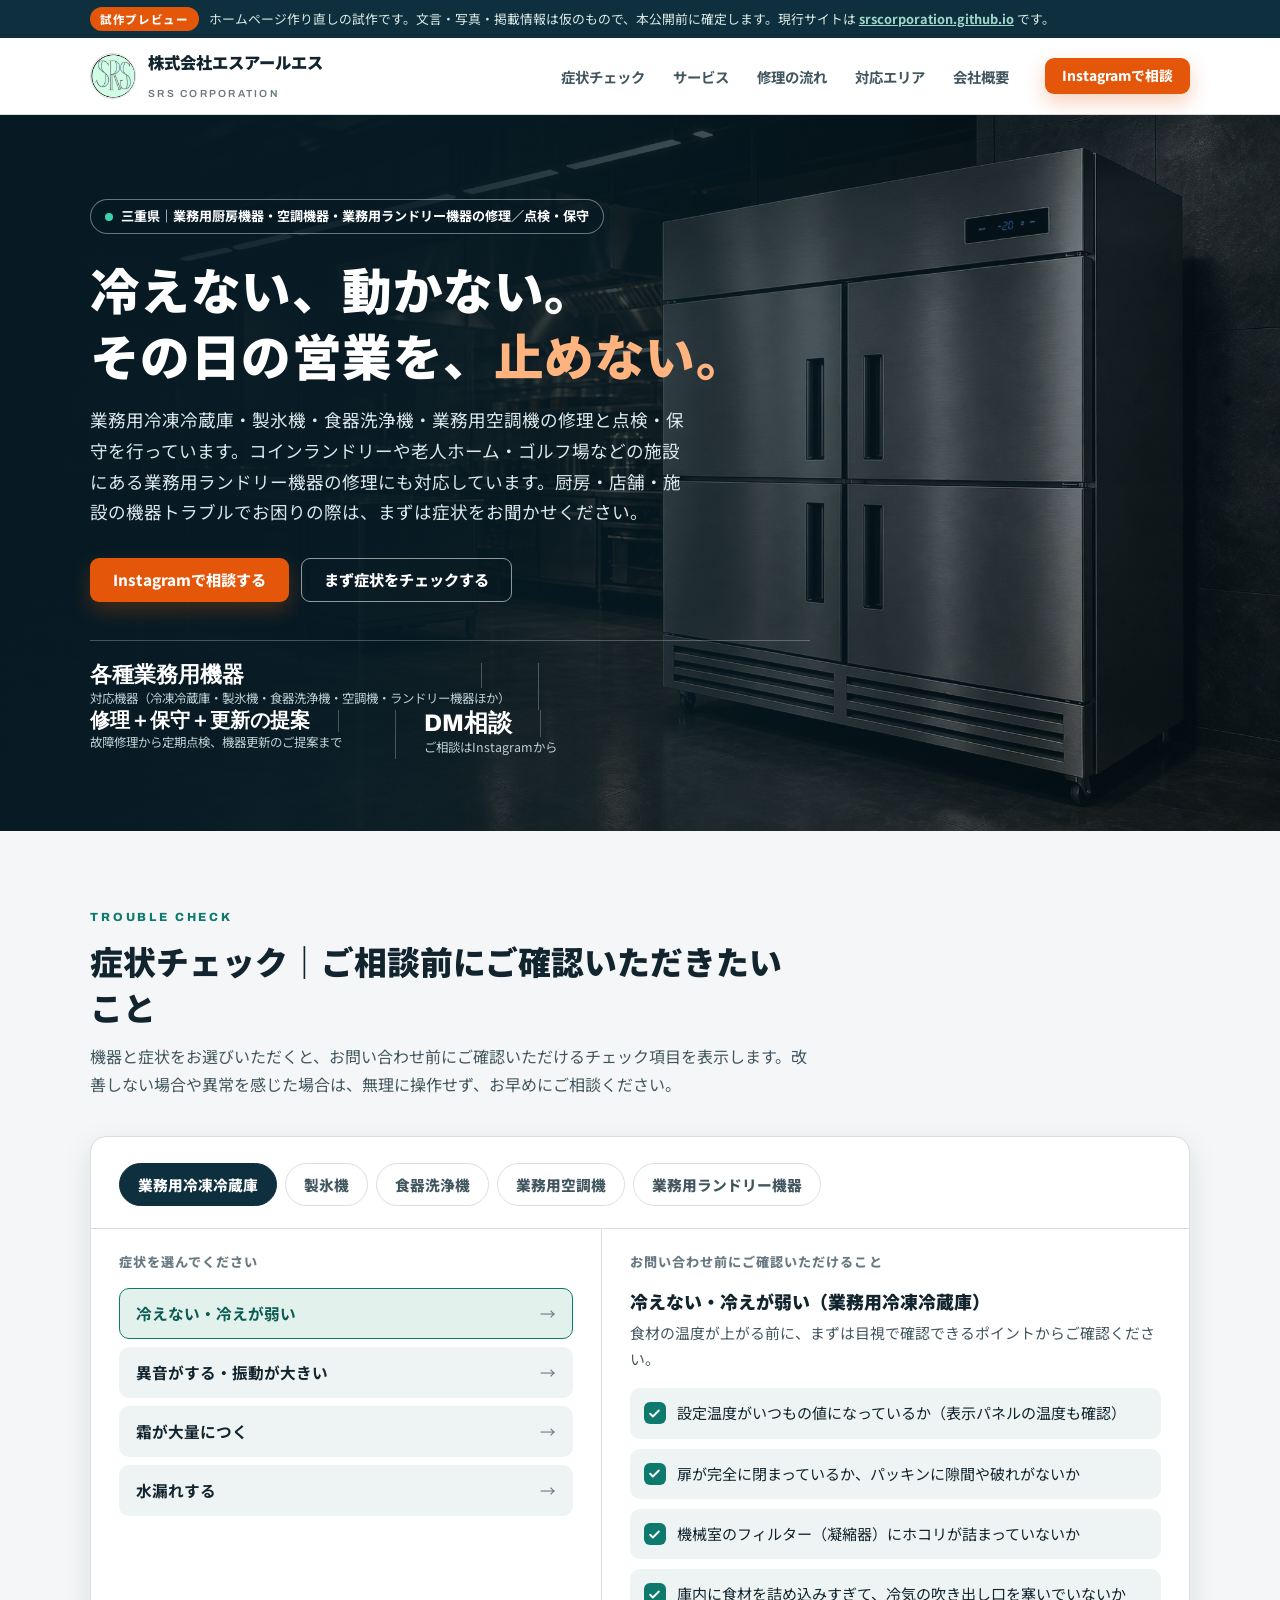
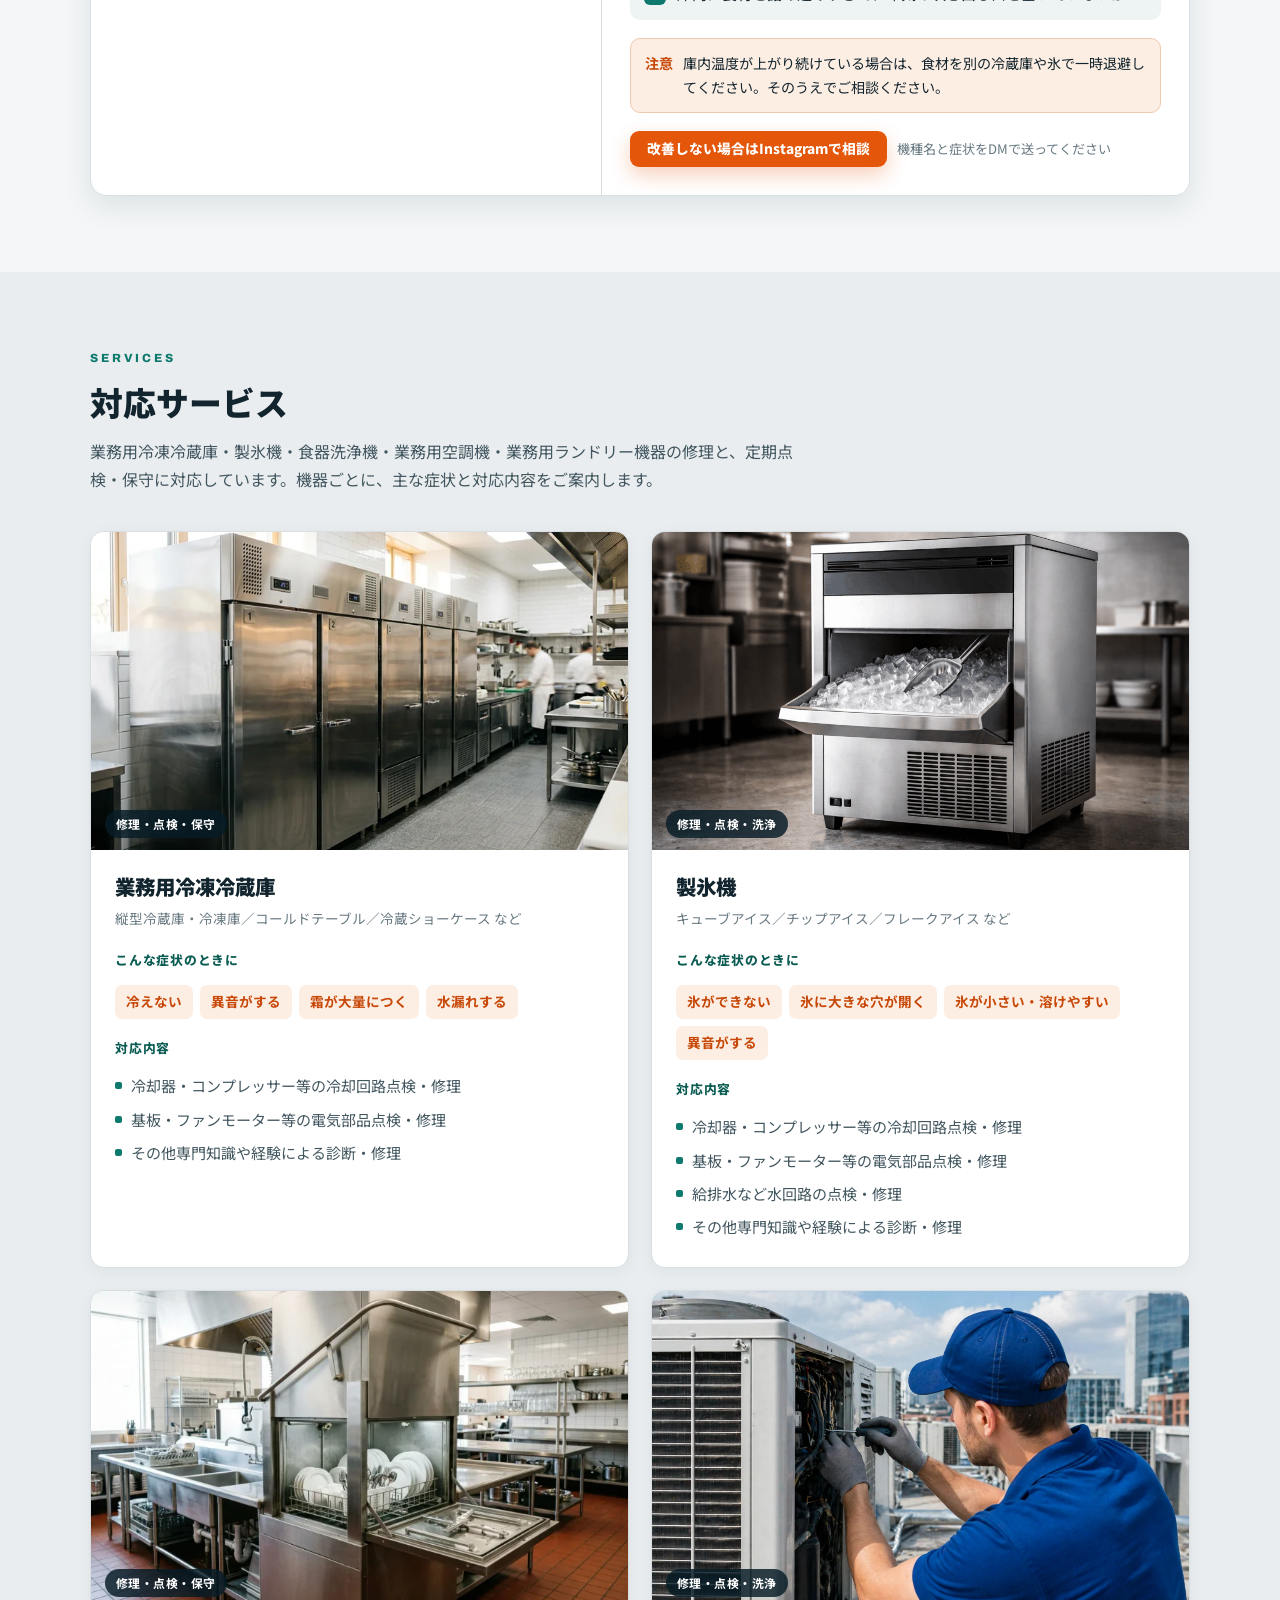
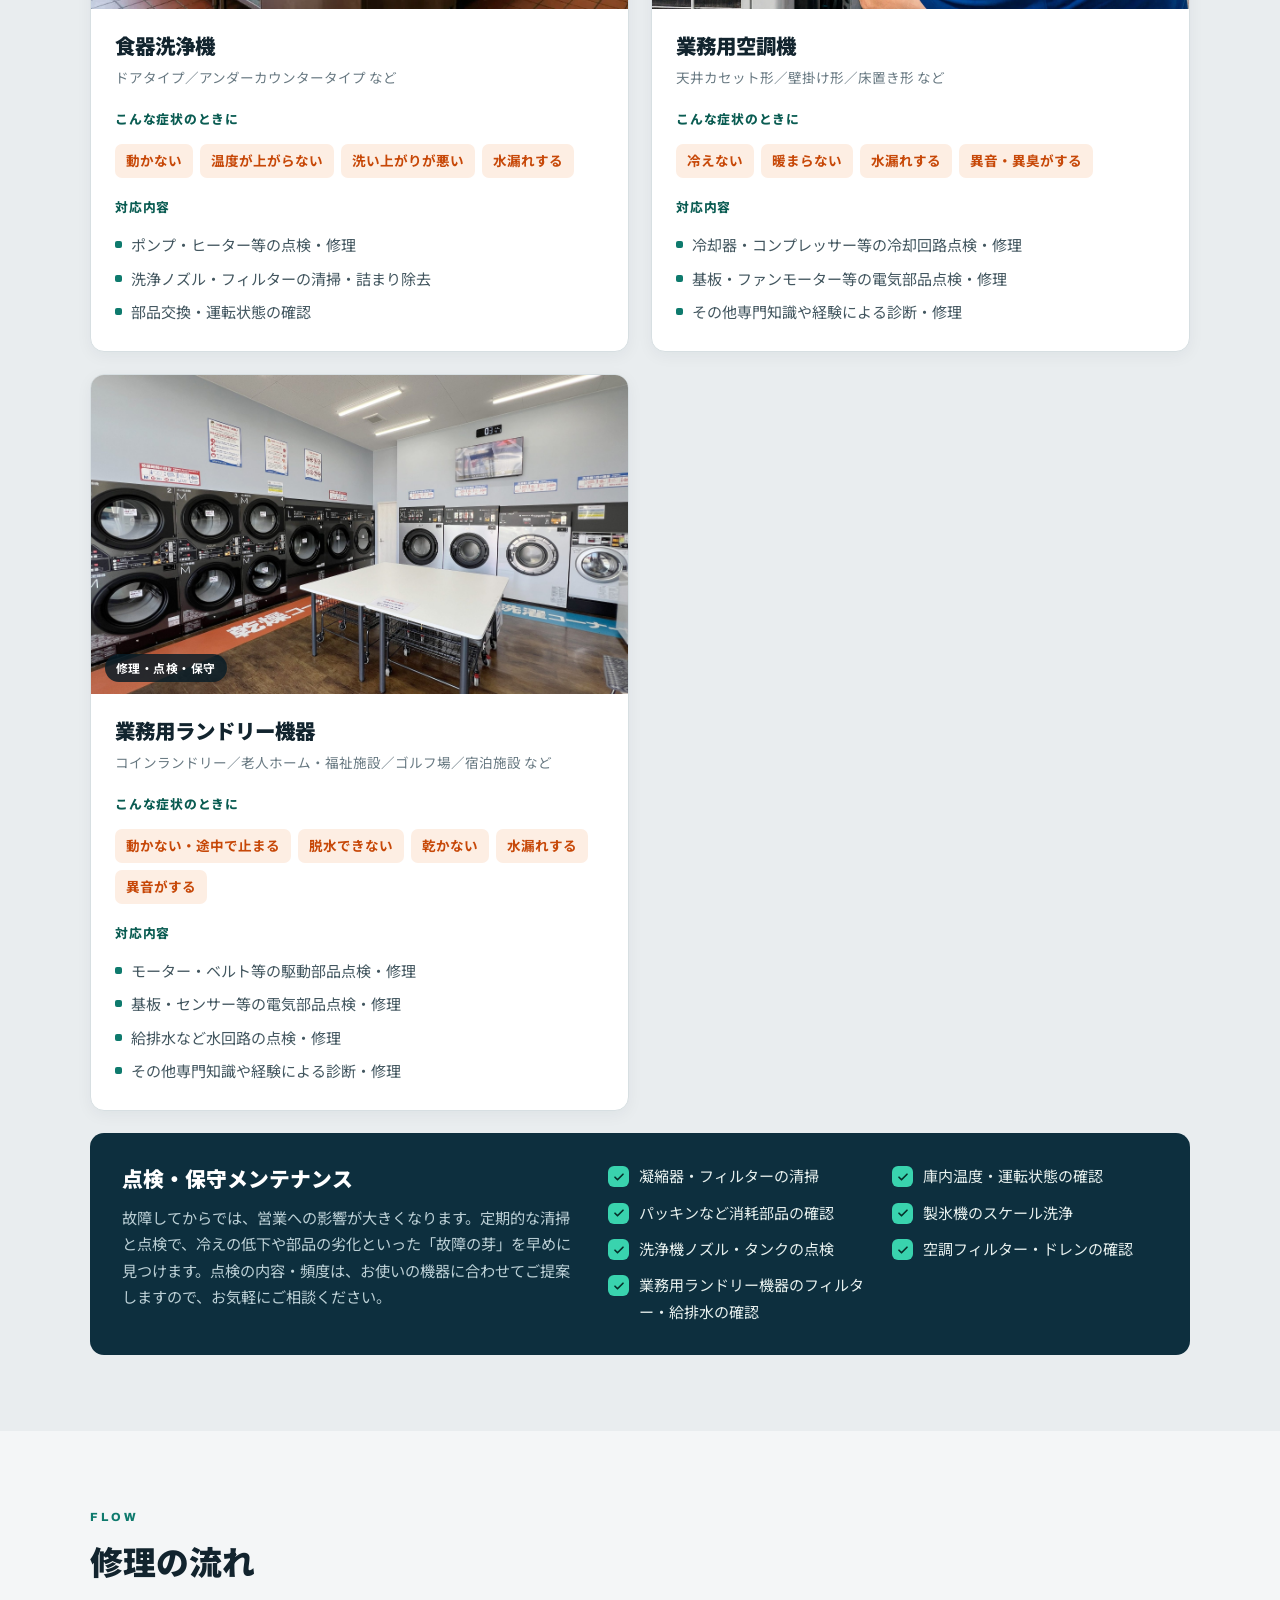
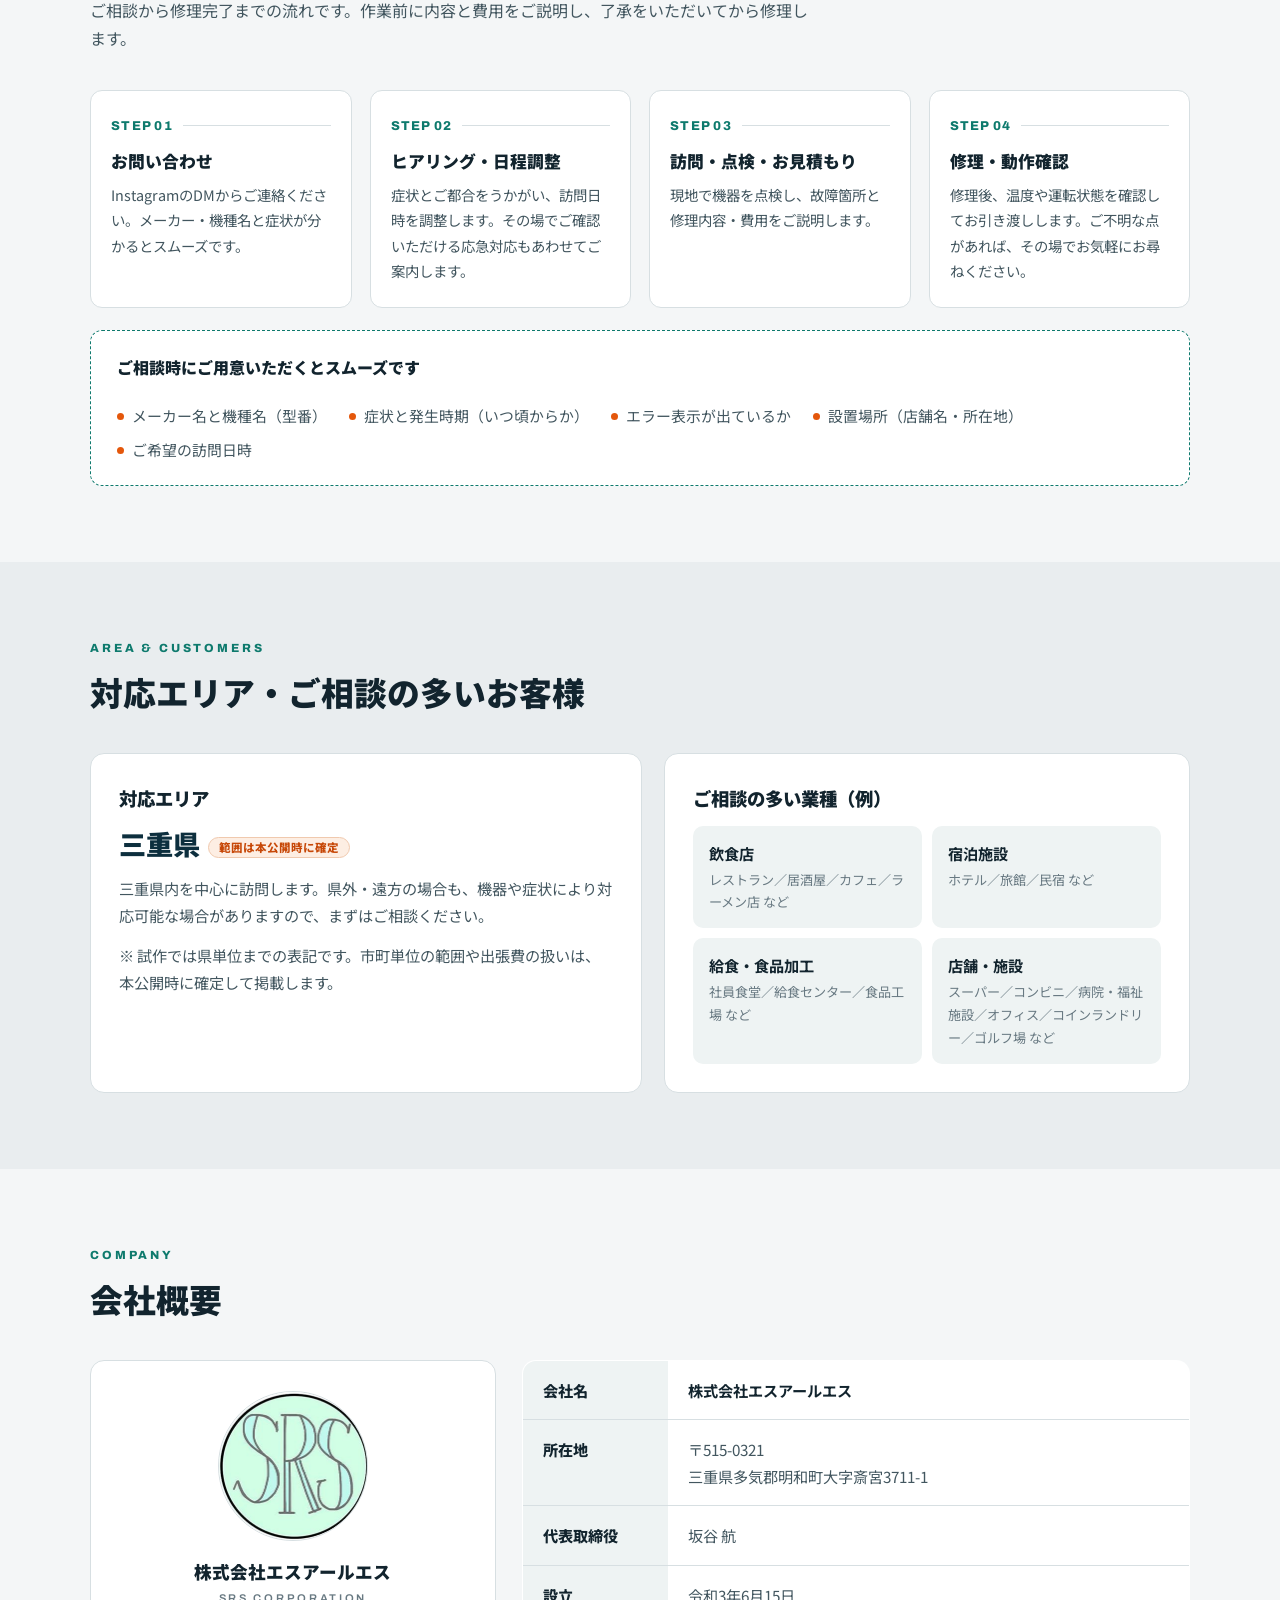
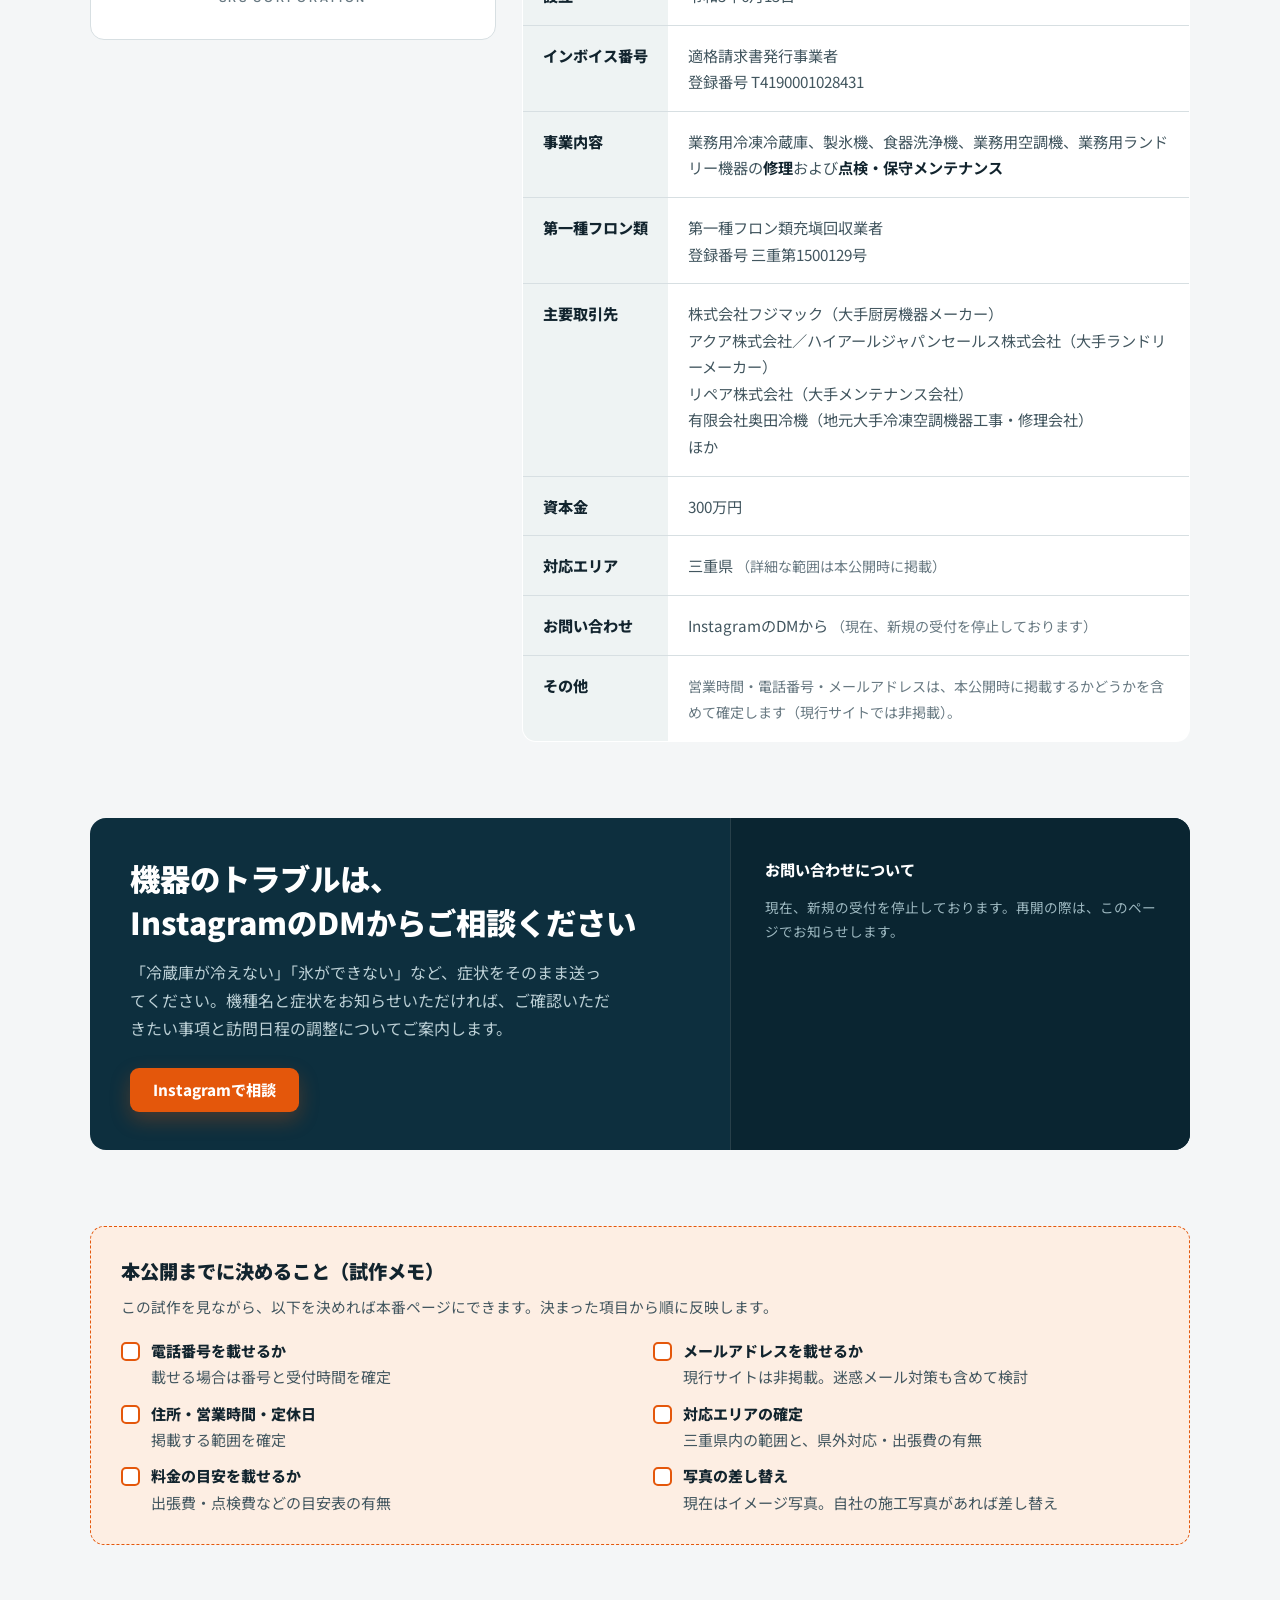
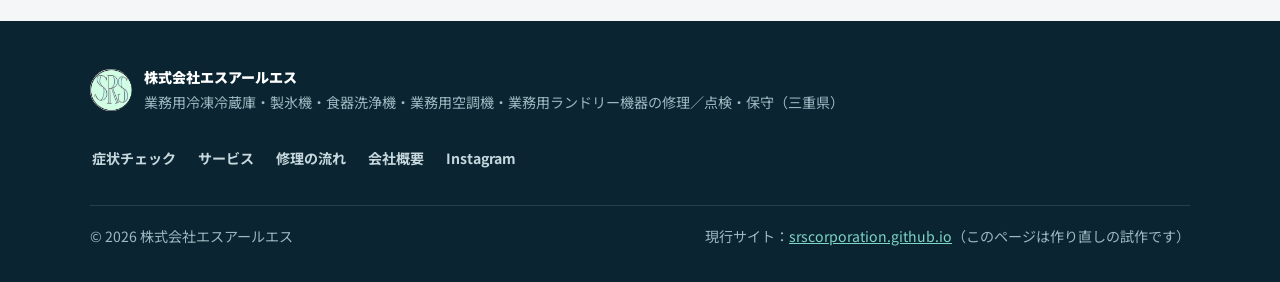
==== index.html @ 73fd534a "ホームページをリニューアル" ====
<!doctype html>
<html lang="ja">
  <head>
    <meta charset="utf-8" />
    <meta name="viewport" content="width=device-width, initial-scale=1, viewport-fit=cover" />
    <meta name="color-scheme" content="light dark" />
    <meta name="description" content="株式会社エスアールエス（三重県）— 業務用冷凍冷蔵庫・製氷機・食器洗浄機・業務用空調機・業務用ランドリー機器の修理と点検・保守。ホームページ作り直しの試作ページです。" />
    <link rel="icon" href="data:," />
    <title>株式会社エスアールエス｜業務用冷凍冷蔵庫・製氷機・食器洗浄機・空調機・ランドリー機器の修理（試作）</title>
    <link rel="preconnect" href="https://fonts.googleapis.com" />
    <link rel="preconnect" href="https://fonts.gstatic.com" crossorigin />
    <link href="https://fonts.googleapis.com/css2?family=Noto+Sans+JP:wght@400;500;700;800;900&family=Archivo:wght@600;800&display=swap" rel="stylesheet" />
    <style>
      :root{
        color-scheme: light;
        --bg:#f4f6f7;
        --bg-2:#e9edef;
        --surface:#ffffff;
        --surface-2:#eef3f3;
        --ink:#12242e;
        --ink-2:#42565f;
        --muted:#687982;
        --line:#d7dfe2;
        --navy:#0d2f3e;
        --navy-2:#0a2531;
        --teal:#0e7a6d;
        --teal-dark:#0a5c52;
        --teal-soft:#e2f1ec;
        --amber:#e4570b;
        --amber-dark:#c74808;
        --amber-soft:#fdeee3;
        --danger:#c22f2f;
        --header-bg:rgba(255,255,255,.92);
        --shadow:0 10px 30px rgba(13,47,62,.10);
        --shadow-lg:0 24px 60px rgba(13,47,62,.16);
        --radius:12px;
      }
      @media (prefers-color-scheme: dark){
        :root{
          color-scheme: dark;
          --bg:#0b151a;
          --bg-2:#0e1b21;
          --surface:#122229;
          --surface-2:#16282f;
          --ink:#e9f1f3;
          --ink-2:#b9c9cf;
          --muted:#8fa3ab;
          --line:#24383f;
          --navy:#0d2f3e;
          --teal:#2cb39f;
          --teal-dark:#2cb39f;
          --teal-soft:#123129;
          --amber:#f07a2e;
          --amber-dark:#f07a2e;
          --amber-soft:#33200f;
          --header-bg:rgba(11,21,26,.9);
          --shadow:0 10px 30px rgba(0,0,0,.35);
          --shadow-lg:0 24px 60px rgba(0,0,0,.45);
        }
      }
      *{box-sizing:border-box}
      html{scroll-behavior:smooth}
      @media (prefers-reduced-motion: reduce){
        html{scroll-behavior:auto}
        *,*::before,*::after{animation:none!important;transition:none!important}
      }
      body{
        margin:0;background:var(--bg);color:var(--ink);
        font-family:"Noto Sans JP",-apple-system,"Hiragino Kaku Gothic ProN","Yu Gothic UI","Yu Gothic",Meiryo,sans-serif;
        font-size:16px;line-height:1.75;-webkit-font-smoothing:antialiased;
      }
      img{display:block;max-width:100%}
      a{color:inherit}
      button,[role="button"],select,summary,input:not([type="checkbox"],[type="radio"]){min-height:2.25rem}
      .wrap{max-width:1140px;margin:0 auto;padding:0 20px}
      .en{font-family:"Archivo","Noto Sans JP",sans-serif;letter-spacing:.14em}

      /* ---------- trial bar ---------- */
      .trial-bar{background:var(--navy);color:#dcebe7;font-size:.8rem}
      .trial-bar .wrap{display:flex;gap:10px;align-items:center;padding-top:7px;padding-bottom:7px;flex-wrap:wrap}
      .trial-bar .tag{background:var(--amber);color:#fff;font-weight:800;font-size:.72rem;padding:2px 10px;border-radius:99px;letter-spacing:.06em;white-space:nowrap}
      .trial-bar p{margin:0}
      .trial-bar a{color:#9fd8cb;font-weight:700}

      /* ---------- header ---------- */
      header.site{
        position:sticky;top:0;z-index:60;background:var(--header-bg);
        backdrop-filter:blur(10px);-webkit-backdrop-filter:blur(10px);
        border-bottom:1px solid var(--line);
      }
      .header-in{display:flex;align-items:center;gap:16px;padding-top:10px;padding-bottom:10px}
      .brand{display:flex;align-items:center;gap:12px;text-decoration:none;min-width:0}
      .brand img{width:46px;height:46px;border-radius:50%;object-fit:cover;border:1px solid var(--line);flex:none}
      .brand .b-name{font-weight:900;font-size:1.02rem;line-height:1.25;white-space:nowrap}
      .brand .b-sub{font-size:.64rem;color:var(--muted);letter-spacing:.22em;font-weight:600}
      nav.main{margin-left:auto;display:flex;gap:4px;align-items:center}
      nav.main a{
        text-decoration:none;font-weight:700;font-size:.9rem;color:var(--ink-2);
        padding:9px 12px;border-radius:8px;white-space:nowrap;
      }
      nav.main a:hover{color:var(--teal-dark);background:var(--surface-2)}
      .btn{
        display:inline-flex;align-items:center;justify-content:center;gap:8px;
        font-family:inherit;text-decoration:none;font-weight:800;border-radius:9px;border:1px solid transparent;
        padding:11px 22px;font-size:.95rem;cursor:pointer;line-height:1.3;text-align:center;
        transition:transform .15s ease,background .15s ease,box-shadow .15s ease;
      }
      .btn:active{transform:translateY(1px)}
      .btn-amber{background:var(--amber);color:#fff;box-shadow:0 8px 20px rgba(228,87,11,.28)}
      .btn-amber:hover{background:var(--amber-dark)}
      .btn-teal{background:var(--teal);color:#fff}
      .btn-teal:hover{background:var(--teal-dark)}
      .btn-ghost{background:transparent;color:#fff;border-color:rgba(255,255,255,.55)}
      .btn-ghost:hover{background:rgba(255,255,255,.12)}
      .btn-outline{background:var(--surface);color:var(--ink);border-color:var(--line)}
      .btn-outline:hover{border-color:var(--teal);color:var(--teal-dark)}
      .btn-sm{padding:8px 16px;font-size:.86rem}
      .menu-btn{
        display:none;margin-left:auto;background:var(--surface);border:1px solid var(--line);
        border-radius:9px;width:44px;height:44px;cursor:pointer;align-items:center;justify-content:center;
      }
      .menu-btn svg{width:22px;height:22px;stroke:var(--ink)}
      .mobile-nav{display:none;border-top:1px solid var(--line);padding:8px 20px 14px}
      .mobile-nav a{display:block;padding:11px 6px;text-decoration:none;font-weight:700;border-bottom:1px solid var(--line)}
      .mobile-nav a:last-of-type{border-bottom:none}
      .mobile-nav.open{display:block}

      /* ---------- hero ---------- */
      .hero{position:relative;color:#fff;isolation:isolate}
      .hero-bg{position:absolute;inset:0;z-index:-2}
      .hero-bg img{width:100%;height:100%;object-fit:cover;object-position:center}
      .hero::after{
        content:"";position:absolute;inset:0;z-index:-1;
        background:linear-gradient(100deg,rgba(7,28,38,.93) 30%,rgba(7,28,38,.72) 58%,rgba(7,28,38,.38) 100%);
      }
      .hero-in{padding:84px 0 72px;max-width:720px}
      .hero .place{
        display:inline-flex;align-items:center;gap:8px;font-size:.82rem;font-weight:700;
        border:1px solid rgba(255,255,255,.4);border-radius:99px;padding:5px 14px;margin-bottom:22px;
        background:rgba(7,28,38,.35);
      }
      .hero .place .dot{width:8px;height:8px;border-radius:50%;background:#39d3ae;flex:none}
      .hero h1{font-size:clamp(1.9rem,5.4vw,3.1rem);line-height:1.32;font-weight:900;margin:0 0 18px;letter-spacing:.01em}
      .hero h1 .hl{color:#ffb37e}
      .hero .lead{font-size:clamp(.98rem,2.4vw,1.1rem);color:#dbe7ea;margin:0 0 30px;max-width:600px}
      .hero-cta{display:flex;gap:12px;flex-wrap:wrap;margin-bottom:38px}
      .hero-facts{display:flex;gap:0;flex-wrap:wrap;border-top:1px solid rgba(255,255,255,.25);padding-top:22px}
      .hero-facts div{padding-right:28px;margin-right:28px;border-right:1px solid rgba(255,255,255,.25)}
      .hero-facts div:last-child{border-right:none;margin-right:0;padding-right:0}
      .hero-facts .num{font-family:"Archivo",sans-serif;font-size:1.5rem;font-weight:800;line-height:1.15}
      .hero-facts .lbl{font-size:.78rem;color:#bcd0d6}

      /* ---------- sections ---------- */
      section{padding:76px 0}
      section.tint{background:var(--bg-2)}
      .sec-head{max-width:720px;margin-bottom:38px}
      .sec-head .kicker{
        font-family:"Archivo",sans-serif;font-size:.74rem;font-weight:800;letter-spacing:.24em;
        color:var(--teal);text-transform:uppercase;margin-bottom:10px;
      }
      .sec-head h2{font-size:clamp(1.5rem,3.6vw,2.05rem);font-weight:900;line-height:1.4;margin:0 0 12px}
      .sec-head p{color:var(--ink-2);margin:0}
      .reveal{opacity:0;transform:translateY(14px);transition:opacity .55s ease,transform .55s ease}
      .reveal.in{opacity:1;transform:none}
      @media (prefers-reduced-motion: reduce){.reveal{opacity:1;transform:none}}

      /* ---------- symptom checker ---------- */
      .checker{background:var(--surface);border:1px solid var(--line);border-radius:16px;box-shadow:var(--shadow);overflow:hidden}
      .checker-top{padding:26px 28px 0}
      .machine-tabs{display:flex;gap:8px;flex-wrap:wrap}
      .machine-tabs button{
        border:1.5px solid var(--line);background:var(--surface);color:var(--ink-2);
        font-family:inherit;font-weight:800;font-size:.92rem;border-radius:99px;padding:10px 18px;cursor:pointer;
      }
      .machine-tabs button:hover{border-color:var(--teal);color:var(--teal-dark)}
      .machine-tabs button[aria-selected="true"]{background:var(--navy);border-color:var(--navy);color:#fff}
      .checker-body{display:grid;grid-template-columns:1fr 1.15fr;gap:0;margin-top:22px;border-top:1px solid var(--line)}
      .symptoms{padding:22px 28px 28px;border-right:1px solid var(--line)}
      .symptoms h3,.advice h3{font-size:.82rem;font-weight:800;color:var(--muted);letter-spacing:.08em;margin:0 0 14px}
      .symptom-list{display:flex;flex-direction:column;gap:8px}
      .symptom-list button{
        text-align:left;font-family:inherit;font-size:.98rem;font-weight:700;color:var(--ink);
        background:var(--surface-2);border:1.5px solid transparent;border-radius:10px;
        padding:13px 16px;cursor:pointer;display:flex;justify-content:space-between;align-items:center;gap:10px;width:100%;
      }
      .symptom-list button:hover{border-color:var(--teal)}
      .symptom-list button[aria-pressed="true"]{background:var(--teal-soft);border-color:var(--teal);color:var(--teal-dark)}
      .symptom-list button .arr{color:var(--muted);font-weight:400;flex:none}
      .advice{padding:22px 28px 28px;background:var(--surface)}
      .advice .a-title{font-size:1.12rem;font-weight:900;margin:0 0 6px;line-height:1.5}
      .advice .a-lead{color:var(--ink-2);font-size:.93rem;margin:0 0 16px}
      .check-list{list-style:none;margin:0 0 18px;padding:0;display:flex;flex-direction:column;gap:10px}
      .check-list li{display:flex;gap:11px;align-items:flex-start;background:var(--surface-2);border-radius:10px;padding:12px 14px;font-size:.94rem}
      .check-list .ck{
        flex:none;width:22px;height:22px;border-radius:6px;background:var(--teal);color:#fff;
        display:flex;align-items:center;justify-content:center;margin-top:2px;
      }
      .check-list .ck svg{width:13px;height:13px}
      .advice .a-note{
        border:1px solid #f0c9ae;background:var(--amber-soft);border-radius:10px;
        padding:12px 14px;font-size:.88rem;margin:0 0 18px;display:flex;gap:10px;align-items:flex-start;
      }
      .advice .a-note b{color:var(--amber-dark);white-space:nowrap}
      .advice-actions{display:flex;gap:10px;flex-wrap:wrap;align-items:center}
      .advice-actions .sub{font-size:.82rem;color:var(--muted)}

      /* ---------- services ---------- */
      .svc-grid{display:grid;grid-template-columns:1fr 1fr;gap:22px}
      .svc{
        background:var(--surface);border:1px solid var(--line);border-radius:14px;overflow:hidden;
        box-shadow:0 4px 16px rgba(13,47,62,.05);display:flex;flex-direction:column;
        transition:transform .18s ease,box-shadow .18s ease;
      }
      .svc:hover{transform:translateY(-3px);box-shadow:var(--shadow)}
      .svc figure{margin:0;position:relative}
      .svc figure img{width:100%;aspect-ratio:16/9.5;object-fit:cover}
      .svc figure figcaption{
        position:absolute;left:14px;bottom:12px;background:rgba(7,28,38,.82);color:#fff;
        font-size:.74rem;font-weight:700;padding:4px 11px;border-radius:99px;letter-spacing:.04em;
      }
      .svc-body{padding:22px 24px 26px;display:flex;flex-direction:column;gap:14px;flex:1}
      .svc-body h3{font-size:1.28rem;font-weight:900;margin:0;line-height:1.4}
      .svc-body .types{font-size:.85rem;color:var(--muted);margin:-8px 0 0}
      .svc-body h4{font-size:.8rem;font-weight:800;color:var(--teal-dark);letter-spacing:.06em;margin:4px 0 0}
      .tag-list{list-style:none;margin:0;padding:0;display:flex;flex-wrap:wrap;gap:7px}
      .tag-list li{background:var(--amber-soft);color:var(--amber-dark);font-weight:700;font-size:.85rem;border-radius:7px;padding:5px 11px}
      @media (prefers-color-scheme: dark){.tag-list li{color:#ffb37e}}
      .work-list{list-style:none;margin:0;padding:0;display:flex;flex-direction:column;gap:7px;font-size:.94rem;color:var(--ink-2)}
      .work-list li{display:flex;gap:9px;align-items:flex-start}
      .work-list li::before{content:"";width:7px;height:7px;border-radius:2px;background:var(--teal);flex:none;margin-top:9px}
      .maint{
        margin-top:22px;background:var(--navy);color:#e7f0ee;border-radius:14px;
        padding:30px 32px;display:grid;grid-template-columns:1fr 1.2fr;gap:28px;align-items:start;
      }
      .maint h3{font-size:1.3rem;font-weight:900;margin:0 0 10px;color:#fff;line-height:1.45}
      .maint p{margin:0;color:#bcd0d6;font-size:.95rem}
      .maint ul{list-style:none;margin:0;padding:0;display:grid;grid-template-columns:1fr 1fr;gap:10px 18px}
      .maint li{display:flex;gap:10px;align-items:flex-start;font-size:.94rem}
      .maint li .ck{flex:none;width:21px;height:21px;border-radius:6px;background:#39d3ae;color:#06302a;display:flex;align-items:center;justify-content:center;margin-top:3px}
      .maint li .ck svg{width:12px;height:12px}

      /* ---------- flow ---------- */
      .flow{display:grid;grid-template-columns:repeat(4,1fr);gap:18px;counter-reset:step}
      .step{background:var(--surface);border:1px solid var(--line);border-radius:12px;padding:24px 20px;position:relative}
      .step .no{
        font-family:"Archivo",sans-serif;font-weight:800;font-size:.8rem;letter-spacing:.1em;
        color:var(--teal);display:flex;align-items:center;gap:10px;margin-bottom:12px;
      }
      .step .no::after{content:"";height:1px;background:var(--line);flex:1}
      .step h3{font-size:1.05rem;font-weight:900;margin:0 0 8px;line-height:1.5}
      .step p{font-size:.9rem;color:var(--ink-2);margin:0}
      .prep{
        margin-top:22px;background:var(--surface);border:1px dashed var(--teal);border-radius:12px;
        padding:22px 26px;display:flex;gap:22px;align-items:flex-start;flex-wrap:wrap;
      }
      .prep h3{font-size:1rem;font-weight:900;margin:0;white-space:nowrap}
      .prep ul{list-style:none;margin:0;padding:0;display:flex;flex-wrap:wrap;gap:8px 22px;font-size:.93rem;color:var(--ink-2)}
      .prep li{display:flex;gap:8px;align-items:center}
      .prep li::before{content:"";width:7px;height:7px;border-radius:50%;background:var(--amber);flex:none}

      /* ---------- area / customers ---------- */
      .area-grid{display:grid;grid-template-columns:1.05fr 1fr;gap:22px;align-items:stretch}
      .area-card{background:var(--surface);border:1px solid var(--line);border-radius:14px;padding:28px}
      .area-card h3{font-size:1.15rem;font-weight:900;margin:0 0 12px}
      .area-card p{color:var(--ink-2);margin:0 0 14px;font-size:.95rem}
      .area-name{font-size:1.7rem;font-weight:900;color:var(--navy);line-height:1.3}
      @media (prefers-color-scheme: dark){.area-name{color:#7fd6c6}}
      .todo-pill{
        display:inline-block;font-size:.72rem;font-weight:800;color:var(--amber-dark);
        background:var(--amber-soft);border:1px solid #f0c9ae;border-radius:99px;padding:2px 10px;vertical-align:middle;margin-left:8px;
      }
      .cust-list{list-style:none;margin:0;padding:0;display:grid;grid-template-columns:1fr 1fr;gap:10px}
      .cust-list li{background:var(--surface-2);border-radius:10px;padding:14px 16px;font-weight:700;font-size:.95rem}
      .cust-list li span{display:block;font-weight:400;font-size:.82rem;color:var(--muted);margin-top:2px}

      /* ---------- company ---------- */
      .company-grid{display:grid;grid-template-columns:.85fr 1.4fr;gap:26px;align-items:start}
      .company-logo-card{
        background:var(--surface);border:1px solid var(--line);border-radius:14px;padding:30px;text-align:center;
      }
      .company-logo-card img{width:150px;height:150px;border-radius:50%;object-fit:cover;margin:0 auto 16px;border:1px solid var(--line)}
      .company-logo-card .cname{font-weight:900;font-size:1.1rem}
      .company-logo-card .csub{font-size:.7rem;letter-spacing:.24em;color:var(--muted);font-weight:600;margin-top:2px}
      table.info{width:100%;border-collapse:collapse;background:var(--surface);border:1px solid var(--line);border-radius:14px;overflow:hidden}
      table.info th,table.info td{padding:16px 20px;text-align:left;vertical-align:top;font-size:.95rem}
      table.info th{width:130px;background:var(--surface-2);font-weight:800;white-space:nowrap;border-bottom:1px solid var(--line)}
      table.info td{border-bottom:1px solid var(--line);color:var(--ink-2)}
      table.info tr:last-child th,table.info tr:last-child td{border-bottom:none}
      table.info td b{color:var(--ink)}
      .pending{color:var(--muted);font-size:.88rem}

      /* ---------- contact ---------- */
      .contact-card{
        background:var(--navy);border-radius:16px;color:#e7f0ee;overflow:hidden;
        display:grid;grid-template-columns:1.25fr .9fr;
      }
      .contact-main{padding:38px 40px}
      .contact-main h2{color:#fff;font-size:clamp(1.45rem,3.4vw,1.9rem);font-weight:900;line-height:1.45;margin:0 0 14px}
      .contact-main p{color:#bcd0d6;margin:0 0 26px;max-width:480px}
      .contact-side{background:var(--navy-2);padding:38px 34px;border-left:1px solid rgba(255,255,255,.12)}
      .contact-side h3{color:#fff;font-size:.95rem;font-weight:800;margin:0 0 14px}
      .ig-handle{
        display:flex;align-items:center;gap:10px;background:rgba(255,255,255,.07);
        border:1px solid rgba(255,255,255,.18);border-radius:10px;padding:12px 14px;margin-bottom:12px;
      }
      .ig-handle code{font-family:"Archivo",sans-serif;font-size:1.02rem;font-weight:600;color:#fff;letter-spacing:.03em}
      .ig-handle button{
        margin-left:auto;background:rgba(255,255,255,.12);color:#fff;border:1px solid rgba(255,255,255,.25);
        border-radius:8px;font-family:inherit;font-weight:700;font-size:.8rem;padding:7px 13px;cursor:pointer;min-height:2.25rem;
      }
      .ig-handle button:hover{background:rgba(255,255,255,.22)}
      .contact-side p{font-size:.85rem;color:#9db8c0;margin:0}
      .copy-msg{font-size:.8rem;color:#39d3ae;min-height:1.2em;margin-top:6px}

      /* ---------- owner checklist ---------- */
      .owner{
        border:1.5px dashed var(--amber);background:var(--amber-soft);border-radius:14px;padding:28px 30px;
      }
      @media (prefers-color-scheme: dark){.owner{background:#241708}}
      .owner h2{font-size:1.2rem;font-weight:900;margin:0 0 6px}
      .owner>p{color:var(--ink-2);font-size:.92rem;margin:0 0 18px}
      .owner ul{list-style:none;margin:0;padding:0;display:grid;grid-template-columns:1fr 1fr;gap:10px 26px}
      .owner li{display:flex;gap:11px;align-items:flex-start;font-size:.94rem}
      .owner li .box{flex:none;width:19px;height:19px;border:2px solid var(--amber);border-radius:5px;margin-top:4px;background:var(--surface)}
      .owner li b{font-weight:800}
      .owner li span{color:var(--ink-2)}

      /* ---------- footer ---------- */
      footer.site{background:var(--navy-2);color:#9db8c0;padding:44px 0 34px;font-size:.88rem}
      .foot-in{display:flex;gap:26px;flex-wrap:wrap;align-items:flex-start;justify-content:space-between}
      .foot-brand{display:flex;gap:12px;align-items:center}
      .foot-brand img{width:42px;height:42px;border-radius:50%;object-fit:cover}
      .foot-brand .n{color:#fff;font-weight:900}
      footer.site nav{display:flex;gap:18px;flex-wrap:wrap}
      footer.site nav a{color:#c6d8dd;text-decoration:none;font-weight:700;padding:6px 2px}
      footer.site nav a:hover{color:#fff}
      .foot-bottom{border-top:1px solid rgba(255,255,255,.12);margin-top:28px;padding-top:18px;display:flex;gap:14px;flex-wrap:wrap;justify-content:space-between}
      footer.site a.ext{color:#7fd6c6}

      /* ---------- reception modal ---------- */
      .modal-overlay{position:fixed;inset:0;z-index:100;background:rgba(7,28,38,.62);display:flex;align-items:center;justify-content:center;padding:20px}
      .modal-overlay[hidden]{display:none}
      .modal-tile{background:var(--surface);color:var(--ink);border-radius:14px;box-shadow:var(--shadow-lg);max-width:420px;width:100%;padding:32px 30px;text-align:center}
      .modal-tile h2{font-size:1.15rem;font-weight:900;margin:0 0 10px}
      .modal-tile p{margin:0 0 22px;color:var(--ink-2)}

      /* ---------- responsive ---------- */
      @media (max-width:960px){
        nav.main{display:none}
        .menu-btn{display:flex}
        .checker-body{grid-template-columns:1fr}
        .symptoms{border-right:none;border-bottom:1px solid var(--line)}
        .flow{grid-template-columns:1fr 1fr}
        .maint{grid-template-columns:1fr}
        .area-grid,.company-grid,.contact-card{grid-template-columns:1fr}
        .contact-side{border-left:none;border-top:1px solid rgba(255,255,255,.12)}
      }
      @media (max-width:620px){
        section{padding:56px 0}
        .header-cta{display:none}
        .hero::after{background:linear-gradient(180deg,rgba(7,28,38,.94) 0%,rgba(7,28,38,.88) 55%,rgba(7,28,38,.78) 100%)}
        .hero-facts{flex-direction:column;gap:16px}
        .hero-facts div{border-right:none;margin-right:0;padding-right:0}
        .svc-grid{grid-template-columns:1fr}
        .flow{grid-template-columns:1fr}
        .maint ul{grid-template-columns:1fr}
        .owner ul{grid-template-columns:1fr}
        .cust-list{grid-template-columns:1fr}
        .hero-in{padding:58px 0 52px}
        .hero-facts div{padding-right:18px;margin-right:18px}
        .hero-cta .btn{flex:1 1 100%}
        .contact-main,.contact-side{padding:28px 22px}
        .checker-top{padding:20px 18px 0}
        .symptoms,.advice{padding:20px 18px 24px}
        table.info th{width:96px;padding:14px}
        table.info td{padding:14px}
        .brand .b-name{font-size:.94rem}
      }
    </style>
  </head>
  <body>
    <div class="trial-bar">
      <div class="wrap">
        <span class="tag">試作プレビュー</span>
        <p>ホームページ作り直しの試作です。文言・写真・掲載情報は仮のもので、本公開前に確定します。現行サイトは <a href="https://srscorporation.github.io/" target="_blank" rel="noopener">srscorporation.github.io</a> です。</p>
      </div>
    </div>

    <header class="site">
      <div class="wrap header-in">
        <a class="brand" href="#top" aria-label="株式会社エスアールエス トップへ">
          <img src="[data-uri]" alt="株式会社エスアールエスのロゴ" width="46" height="46" />
          <span>
            <span class="b-name">株式会社エスアールエス</span><br />
            <span class="b-sub en">SRS CORPORATION</span>
          </span>
        </a>
        <nav class="main" aria-label="メインナビゲーション">
          <a href="#check">症状チェック</a>
          <a href="#services">サービス</a>
          <a href="#flow">修理の流れ</a>
          <a href="#area">対応エリア</a>
          <a href="#company">会社概要</a>
        </nav>
        <button type="button" class="btn btn-amber btn-sm header-cta ig-open" style="margin-left:8px">Instagramで相談</button>
        <button class="menu-btn" id="menuBtn" aria-label="メニューを開く" aria-expanded="false" aria-controls="mobileNav">
          <svg viewBox="0 0 24 24" fill="none" stroke-width="2" stroke-linecap="round"><path d="M4 7h16M4 12h16M4 17h16"/></svg>
        </button>
      </div>
      <nav class="mobile-nav" id="mobileNav" aria-label="モバイルナビゲーション">
        <a href="#check">症状チェック</a>
        <a href="#services">サービス</a>
        <a href="#flow">修理の流れ</a>
        <a href="#area">対応エリア</a>
        <a href="#company">会社概要</a>
        <a href="#contact">お問い合わせ</a>
      </nav>
    </header>

    <main id="top">
      <!-- HERO -->
      <div class="hero">
        <div class="hero-bg"><img src="[data-uri]" alt="業務用厨房に設置されたステンレス製の業務用冷凍冷蔵庫" fetchpriority="high" /></div>
        <div class="wrap">
          <div class="hero-in">
            <span class="place"><span class="dot"></span>三重県｜業務用厨房機器・空調機器・業務用ランドリー機器の修理／点検・保守</span>
            <h1>冷えない、動かない。<br />その日の営業を、<span class="hl">止めない。</span></h1>
            <p class="lead">業務用冷凍冷蔵庫・製氷機・食器洗浄機・業務用空調機の修理と点検・保守を行っています。コインランドリーや老人ホーム・ゴルフ場などの施設にある業務用ランドリー機器の修理にも対応しています。厨房・店舗・施設の機器トラブルでお困りの際は、まずは症状をお聞かせください。</p>
            <div class="hero-cta">
              <button type="button" class="btn btn-amber ig-open">Instagramで相談する</button>
              <a class="btn btn-ghost" href="#check">まず症状をチェックする</a>
            </div>
            <div class="hero-facts">
              <div><div class="num" style="font-size:1.35rem">各種業務用機器</div><div class="lbl">対応機器（冷凍冷蔵庫・製氷機・食器洗浄機・空調機・ランドリー機器ほか）</div></div>
              <div><div class="num" style="font-size:1.22rem">修理＋保守＋更新の提案</div><div class="lbl">故障修理から定期点検、機器更新のご提案まで</div></div>
              <div><div class="num">DM相談</div><div class="lbl">ご相談はInstagramから</div></div>
            </div>
          </div>
        </div>
      </div>

      <!-- SYMPTOM CHECKER -->
      <section id="check">
        <div class="wrap">
          <div class="sec-head reveal">
            <div class="kicker">Trouble Check</div>
            <h2>症状チェック｜ご相談前にご確認いただきたいこと</h2>
            <p>機器と症状をお選びいただくと、お問い合わせ前にご確認いただけるチェック項目を表示します。改善しない場合や異常を感じた場合は、無理に操作せず、お早めにご相談ください。</p>
          </div>
          <div class="checker">
            <div class="checker-top">
              <div class="machine-tabs" role="tablist" aria-label="機器の選択" id="machineTabs"></div>
            </div>
            <div class="checker-body">
              <div class="symptoms">
                <h3>症状を選んでください</h3>
                <div class="symptom-list" id="symptomList"></div>
              </div>
              <div class="advice" id="advicePanel" aria-live="polite"></div>
            </div>
          </div>
        </div>
      </section>

      <!-- SERVICES -->
      <section id="services" class="tint">
        <div class="wrap">
          <div class="sec-head reveal">
            <div class="kicker">Services</div>
            <h2>対応サービス</h2>
            <p>業務用冷凍冷蔵庫・製氷機・食器洗浄機・業務用空調機・業務用ランドリー機器の修理と、定期点検・保守に対応しています。機器ごとに、主な症状と対応内容をご案内します。</p>
          </div>
          <div class="svc-grid">
            <article class="svc reveal">
              <figure>
                <img src="[data-uri]" alt="厨房に並ぶステンレス製の業務用冷蔵庫" loading="lazy" />
                <figcaption>修理・点検・保守</figcaption>
              </figure>
              <div class="svc-body">
                <h3>業務用冷凍冷蔵庫</h3>
                <p class="types">縦型冷蔵庫・冷凍庫／コールドテーブル／冷蔵ショーケース など</p>
                <h4>こんな症状のときに</h4>
                <ul class="tag-list"><li>冷えない</li><li>異音がする</li><li>霜が大量につく</li><li>水漏れする</li></ul>
                <h4>対応内容</h4>
                <ul class="work-list">
                  <li>冷却器・コンプレッサー等の冷却回路点検・修理</li>
                  <li>基板・ファンモーター等の電気部品点検・修理</li>
                  <li>その他専門知識や経験による診断・修理</li>
                </ul>
              </div>
            </article>

            <article class="svc reveal">
              <figure>
                <img src="[data-uri]" alt="氷が満杯になった業務用製氷機" loading="lazy" />
                <figcaption>修理・点検・洗浄</figcaption>
              </figure>
              <div class="svc-body">
                <h3>製氷機</h3>
                <p class="types">キューブアイス／チップアイス／フレークアイス など</p>
                <h4>こんな症状のときに</h4>
                <ul class="tag-list"><li>氷ができない</li><li>氷に大きな穴が開く</li><li>氷が小さい・溶けやすい</li><li>異音がする</li></ul>
                <h4>対応内容</h4>
                <ul class="work-list">
                  <li>冷却器・コンプレッサー等の冷却回路点検・修理</li>
                  <li>基板・ファンモーター等の電気部品点検・修理</li>
                  <li>給排水など水回路の点検・修理</li>
                  <li>その他専門知識や経験による診断・修理</li>
                </ul>
              </div>
            </article>

            <article class="svc reveal">
              <figure>
                <img src="[data-uri]" alt="厨房で稼働する業務用食器洗浄機と洗い上がった食器" loading="lazy" />
                <figcaption>修理・点検・保守</figcaption>
              </figure>
              <div class="svc-body">
                <h3>食器洗浄機</h3>
                <p class="types">ドアタイプ／アンダーカウンタータイプ など</p>
                <h4>こんな症状のときに</h4>
                <ul class="tag-list"><li>動かない</li><li>温度が上がらない</li><li>洗い上がりが悪い</li><li>水漏れする</li></ul>
                <h4>対応内容</h4>
                <ul class="work-list">
                  <li>ポンプ・ヒーター等の点検・修理</li>
                  <li>洗浄ノズル・フィルターの清掃・詰まり除去</li>
                  <li>部品交換・運転状態の確認</li>
                </ul>
              </div>
            </article>

            <article class="svc reveal">
              <figure>
                <img src="[data-uri]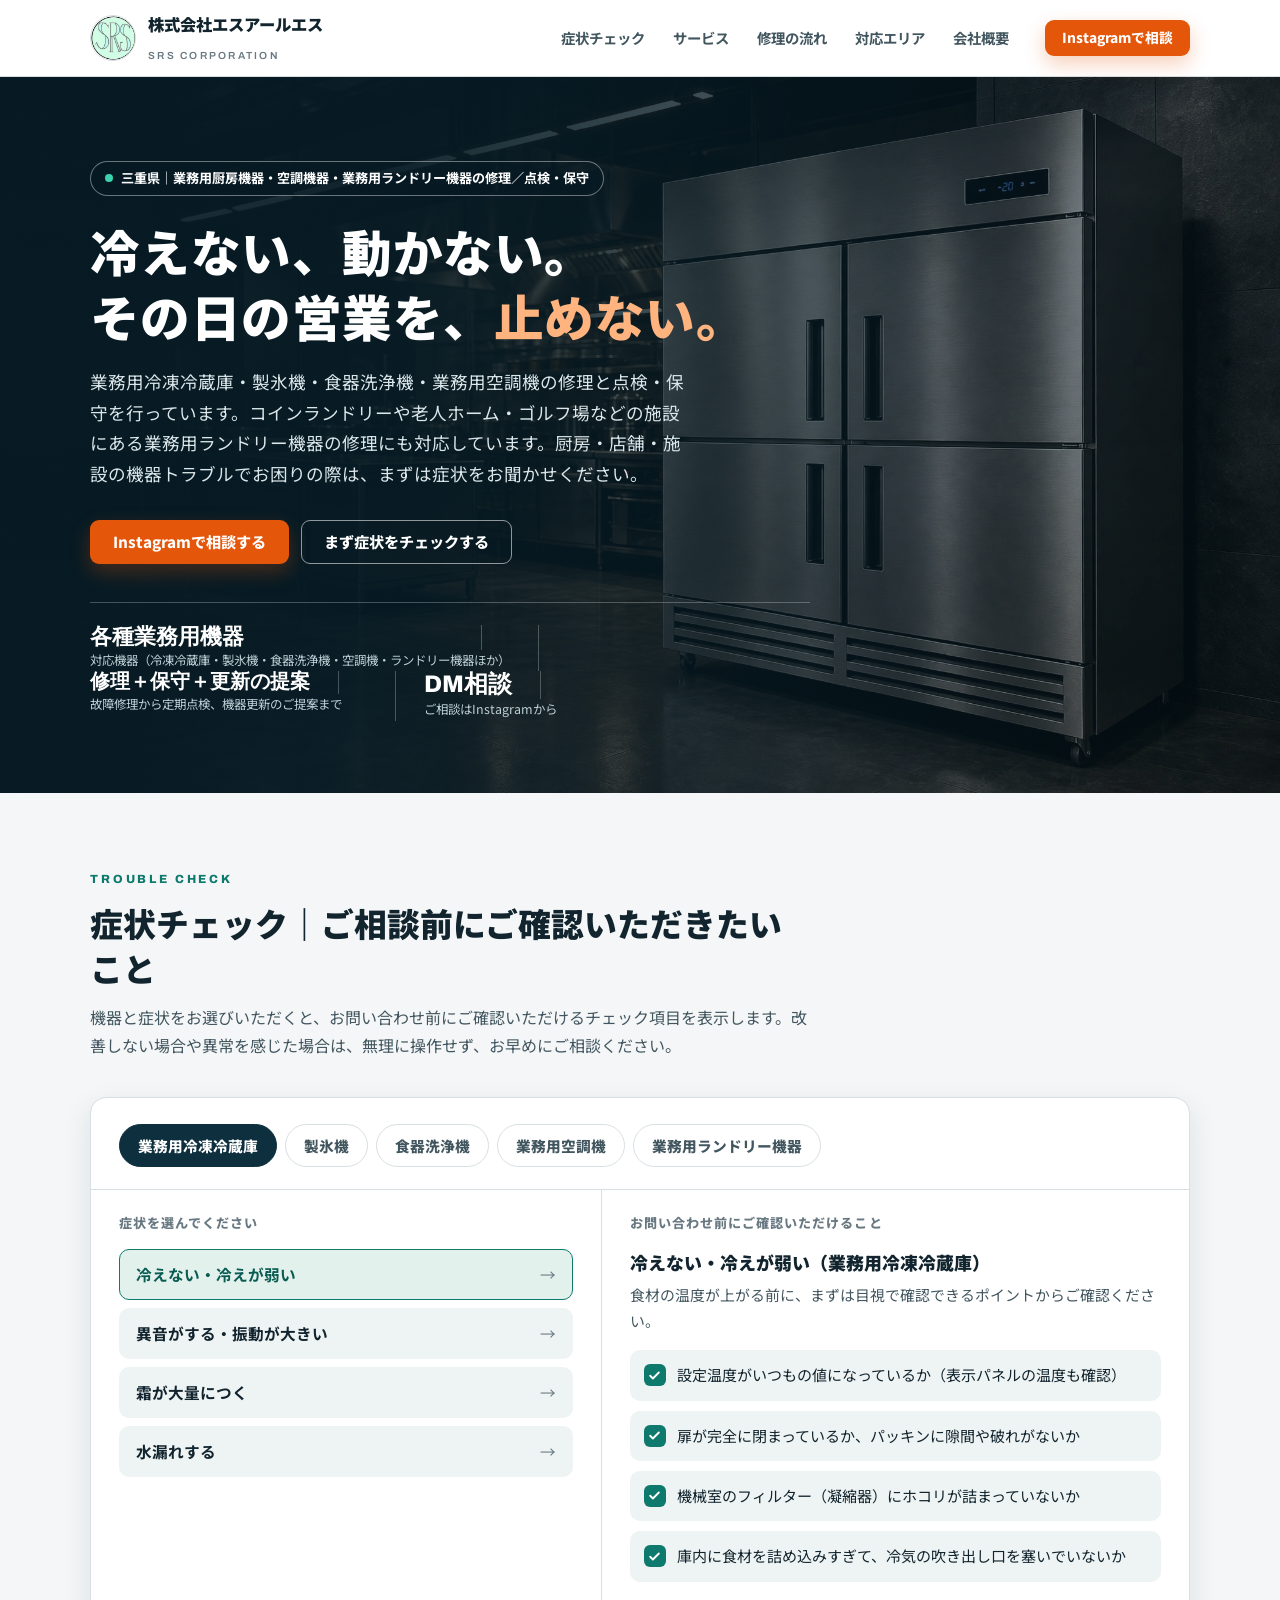
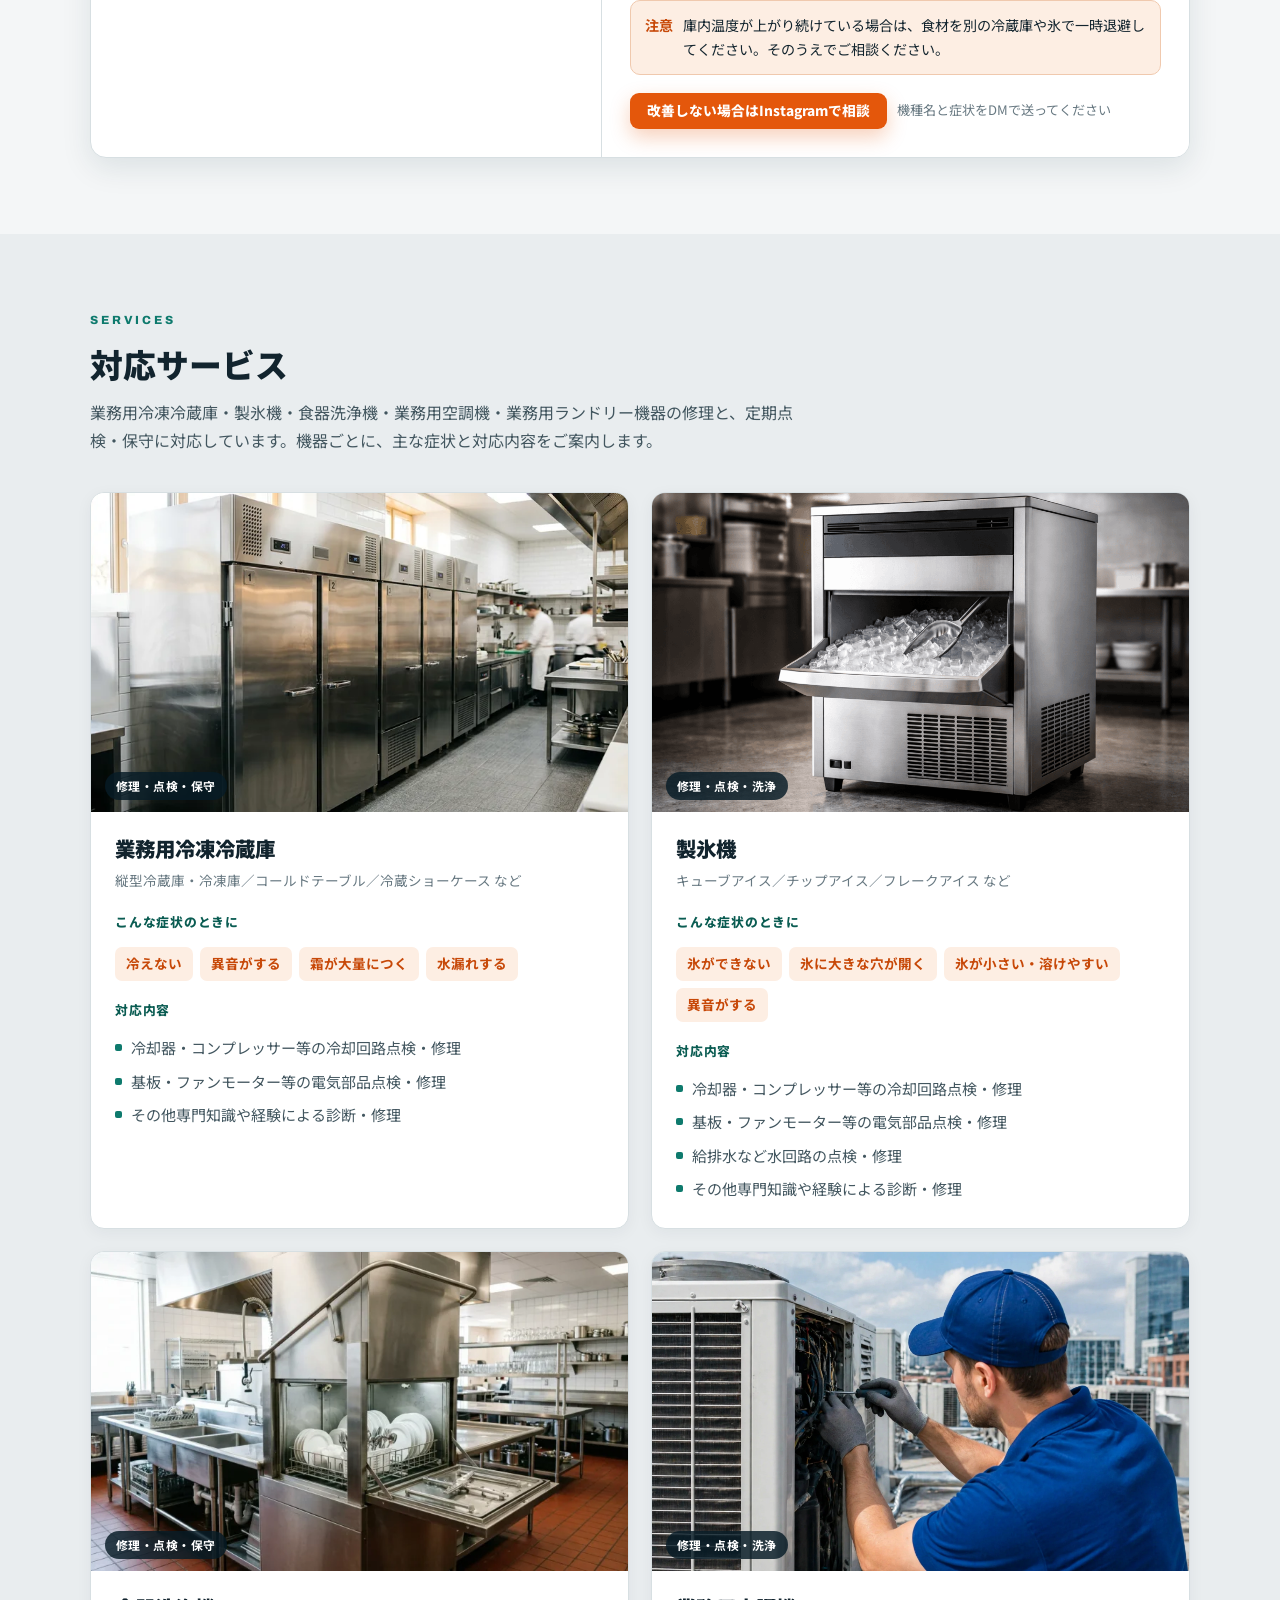
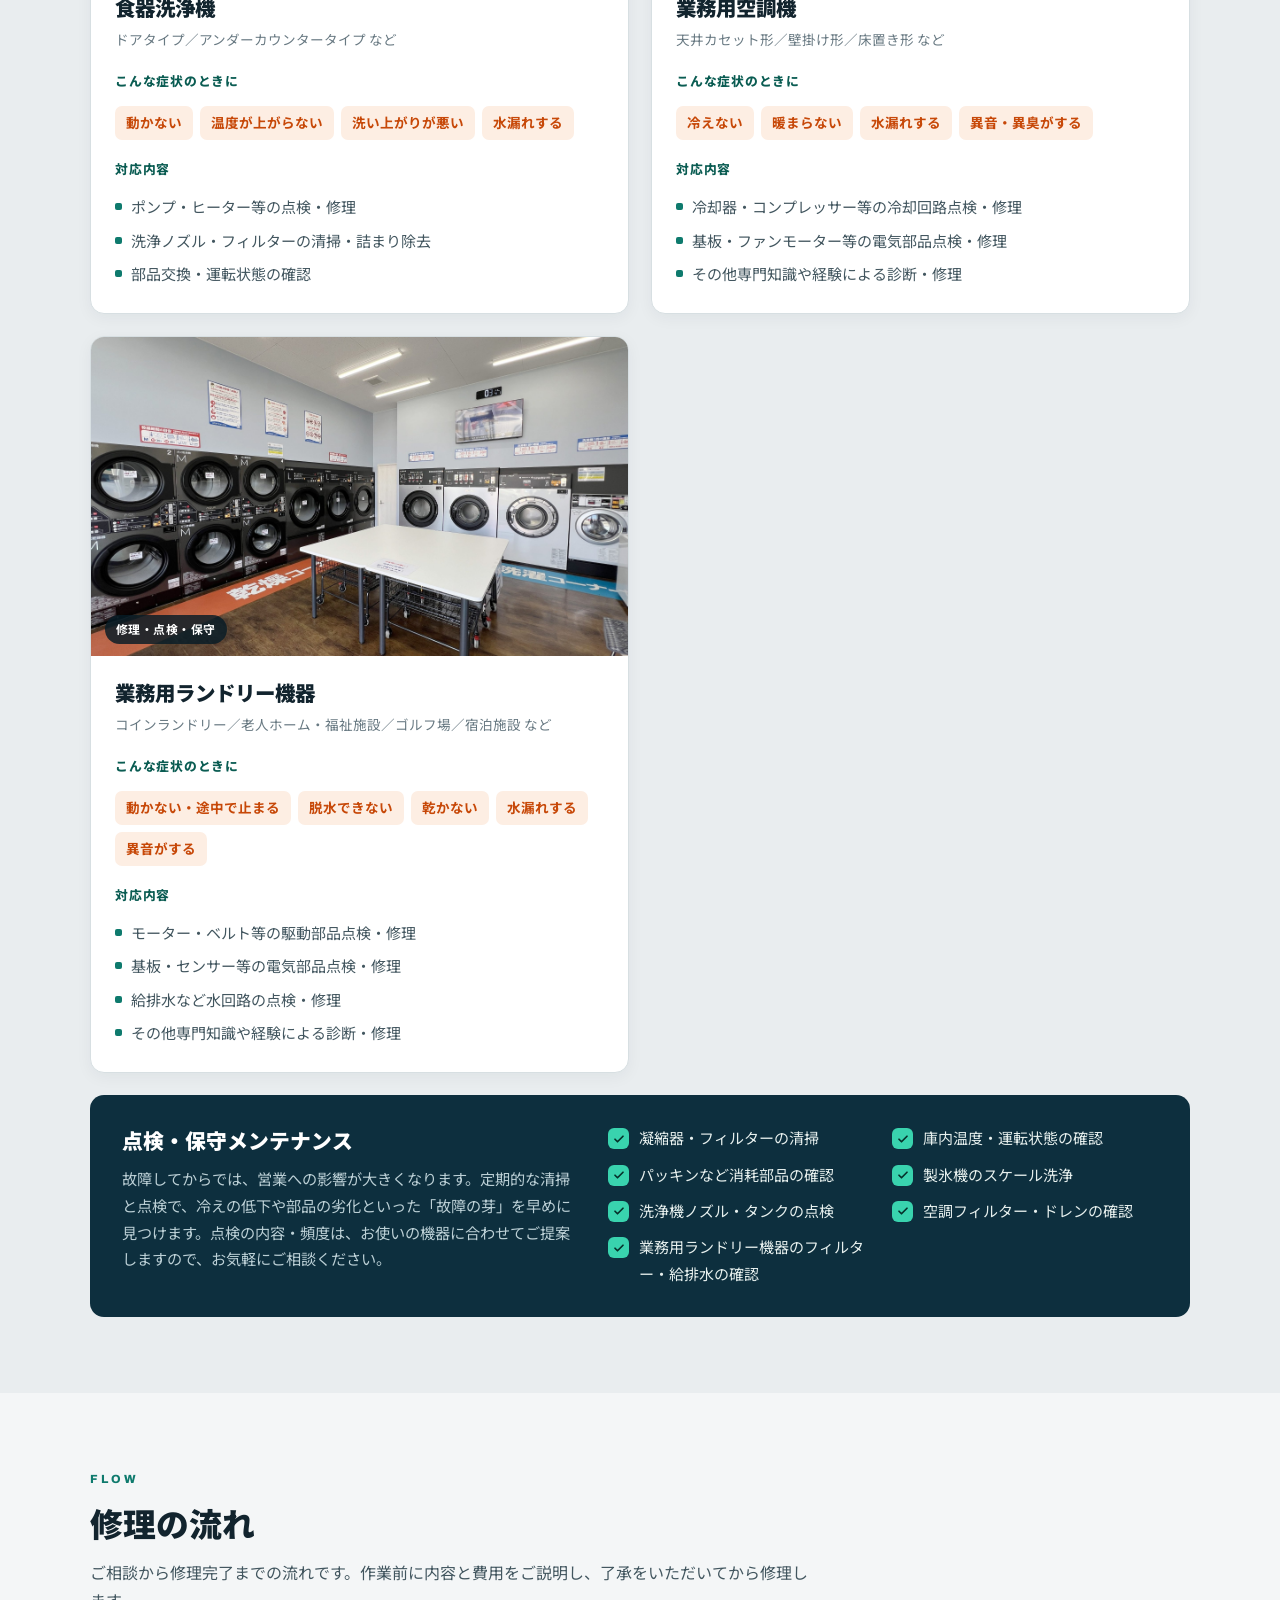
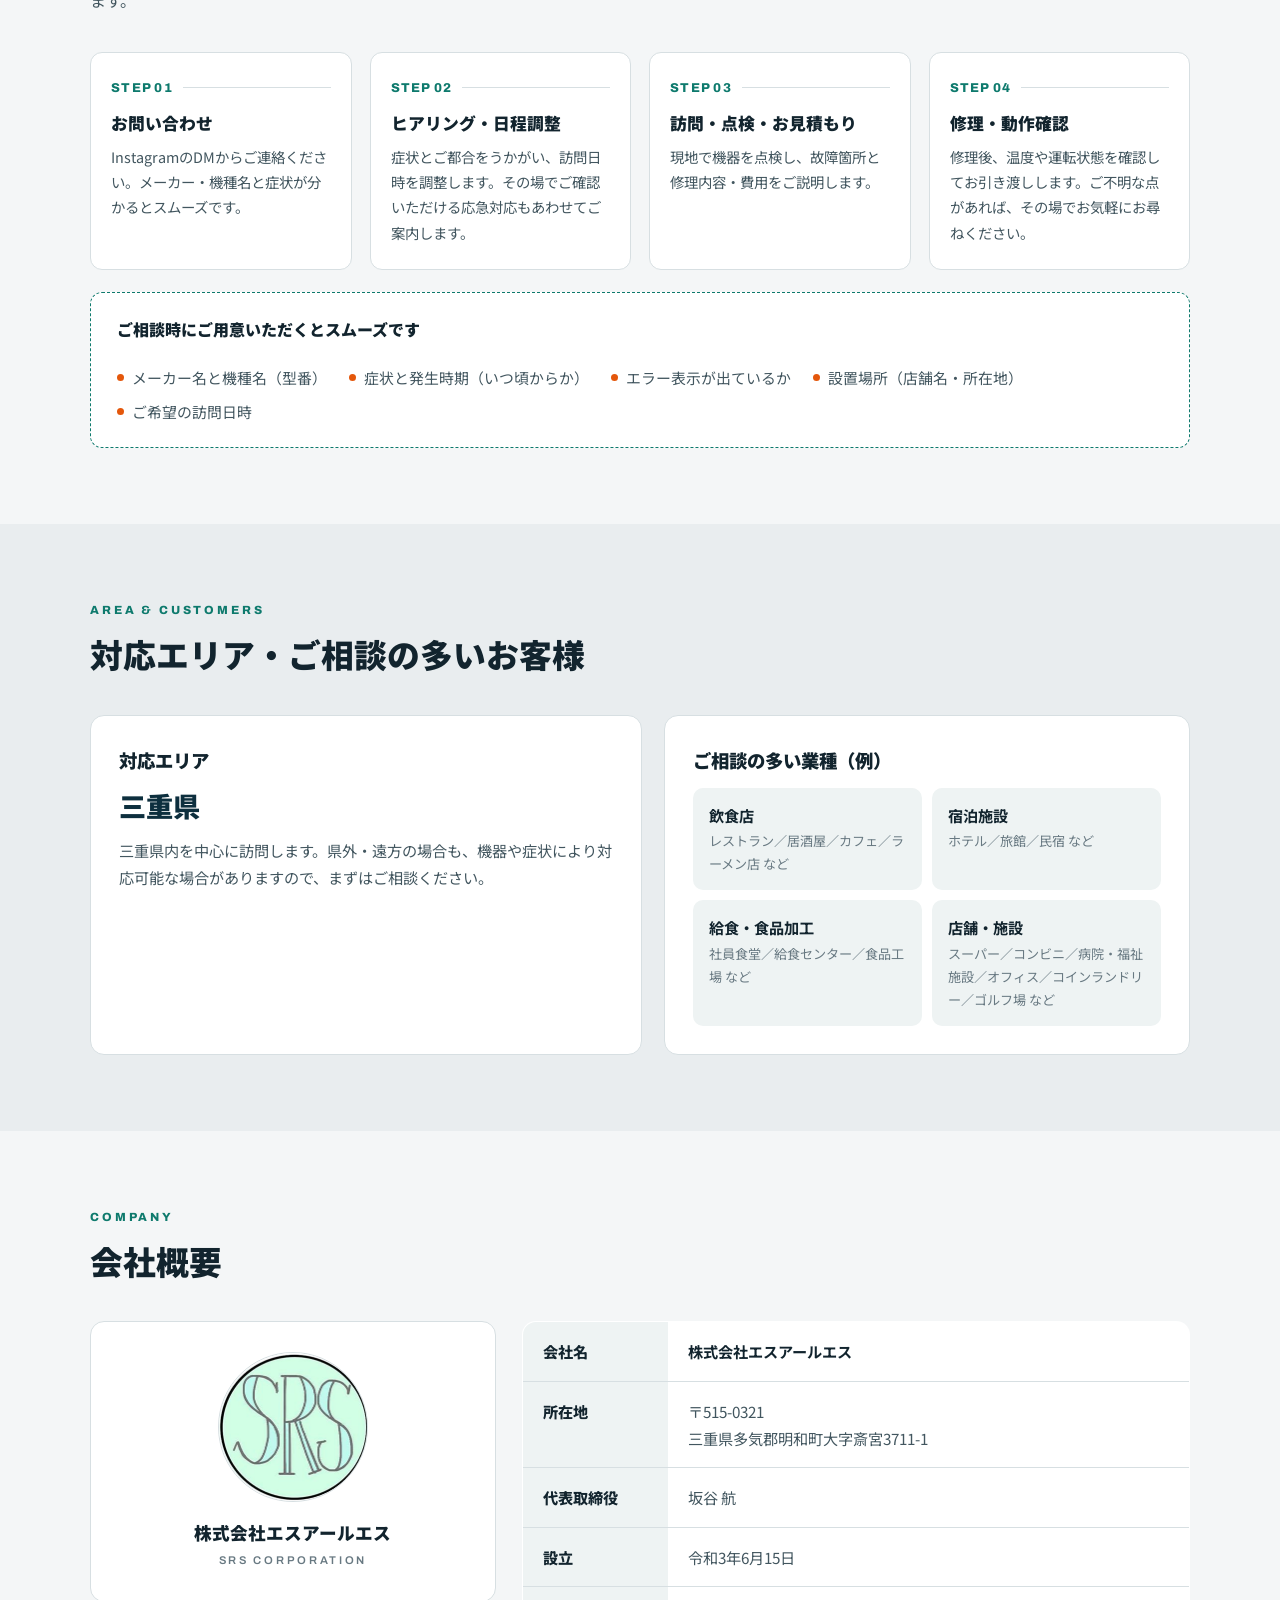
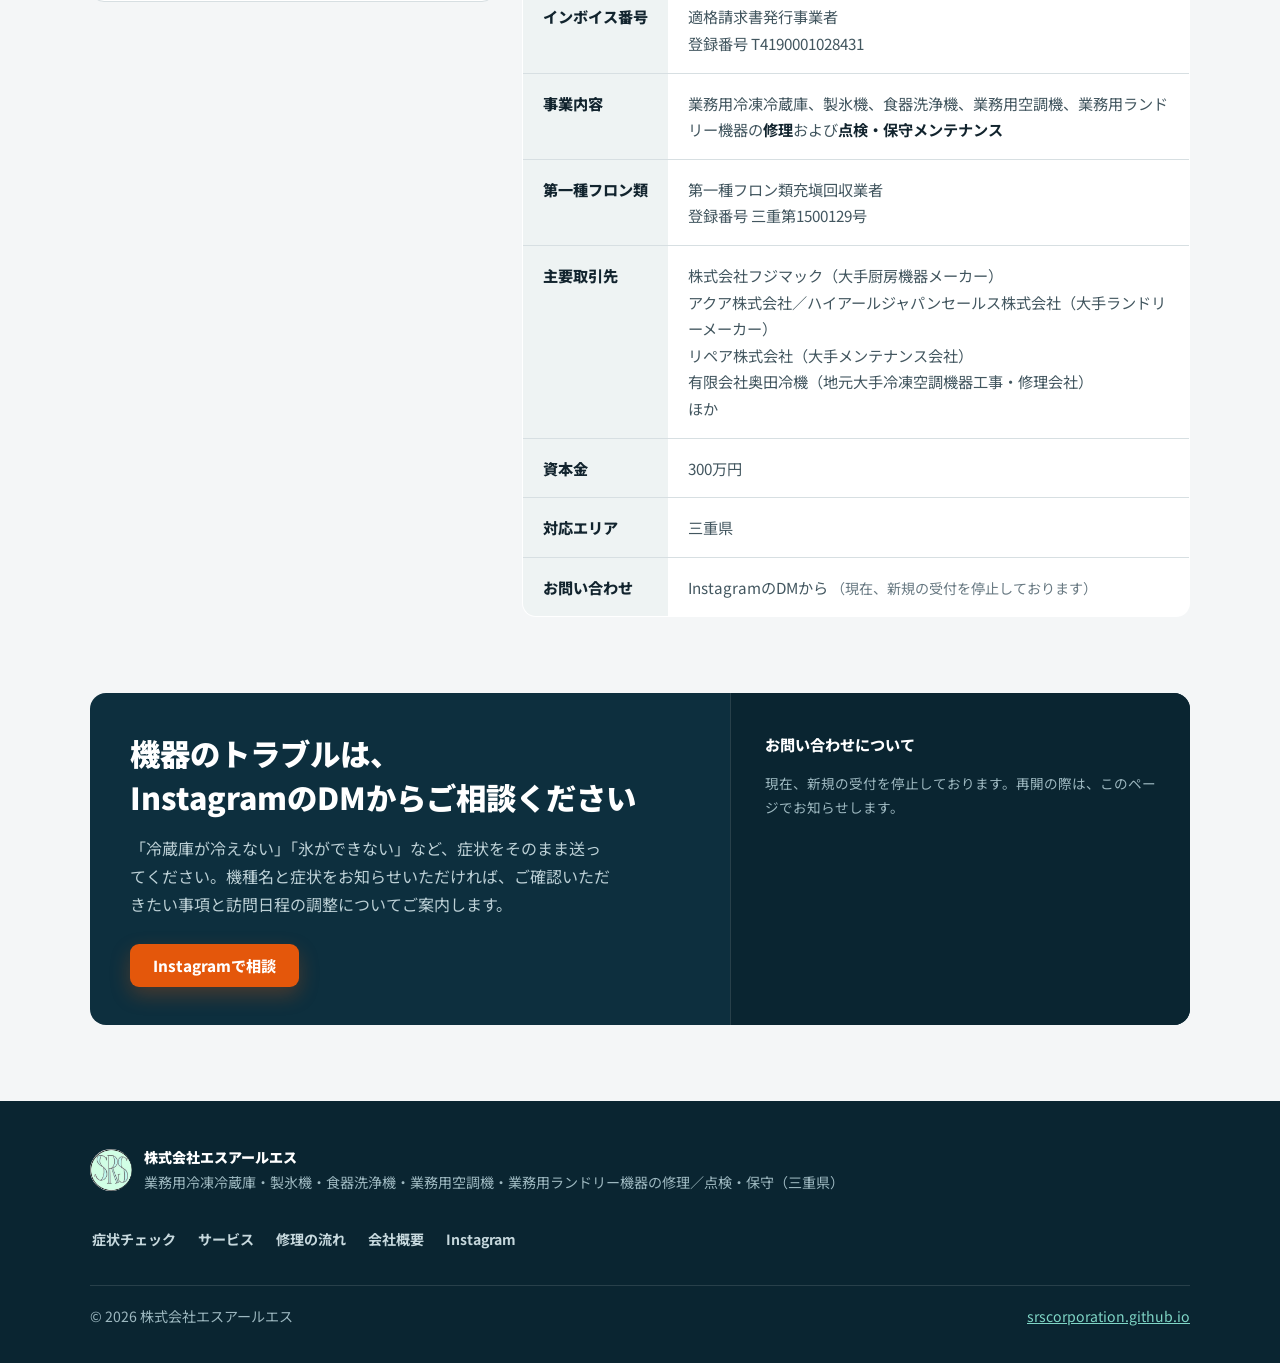
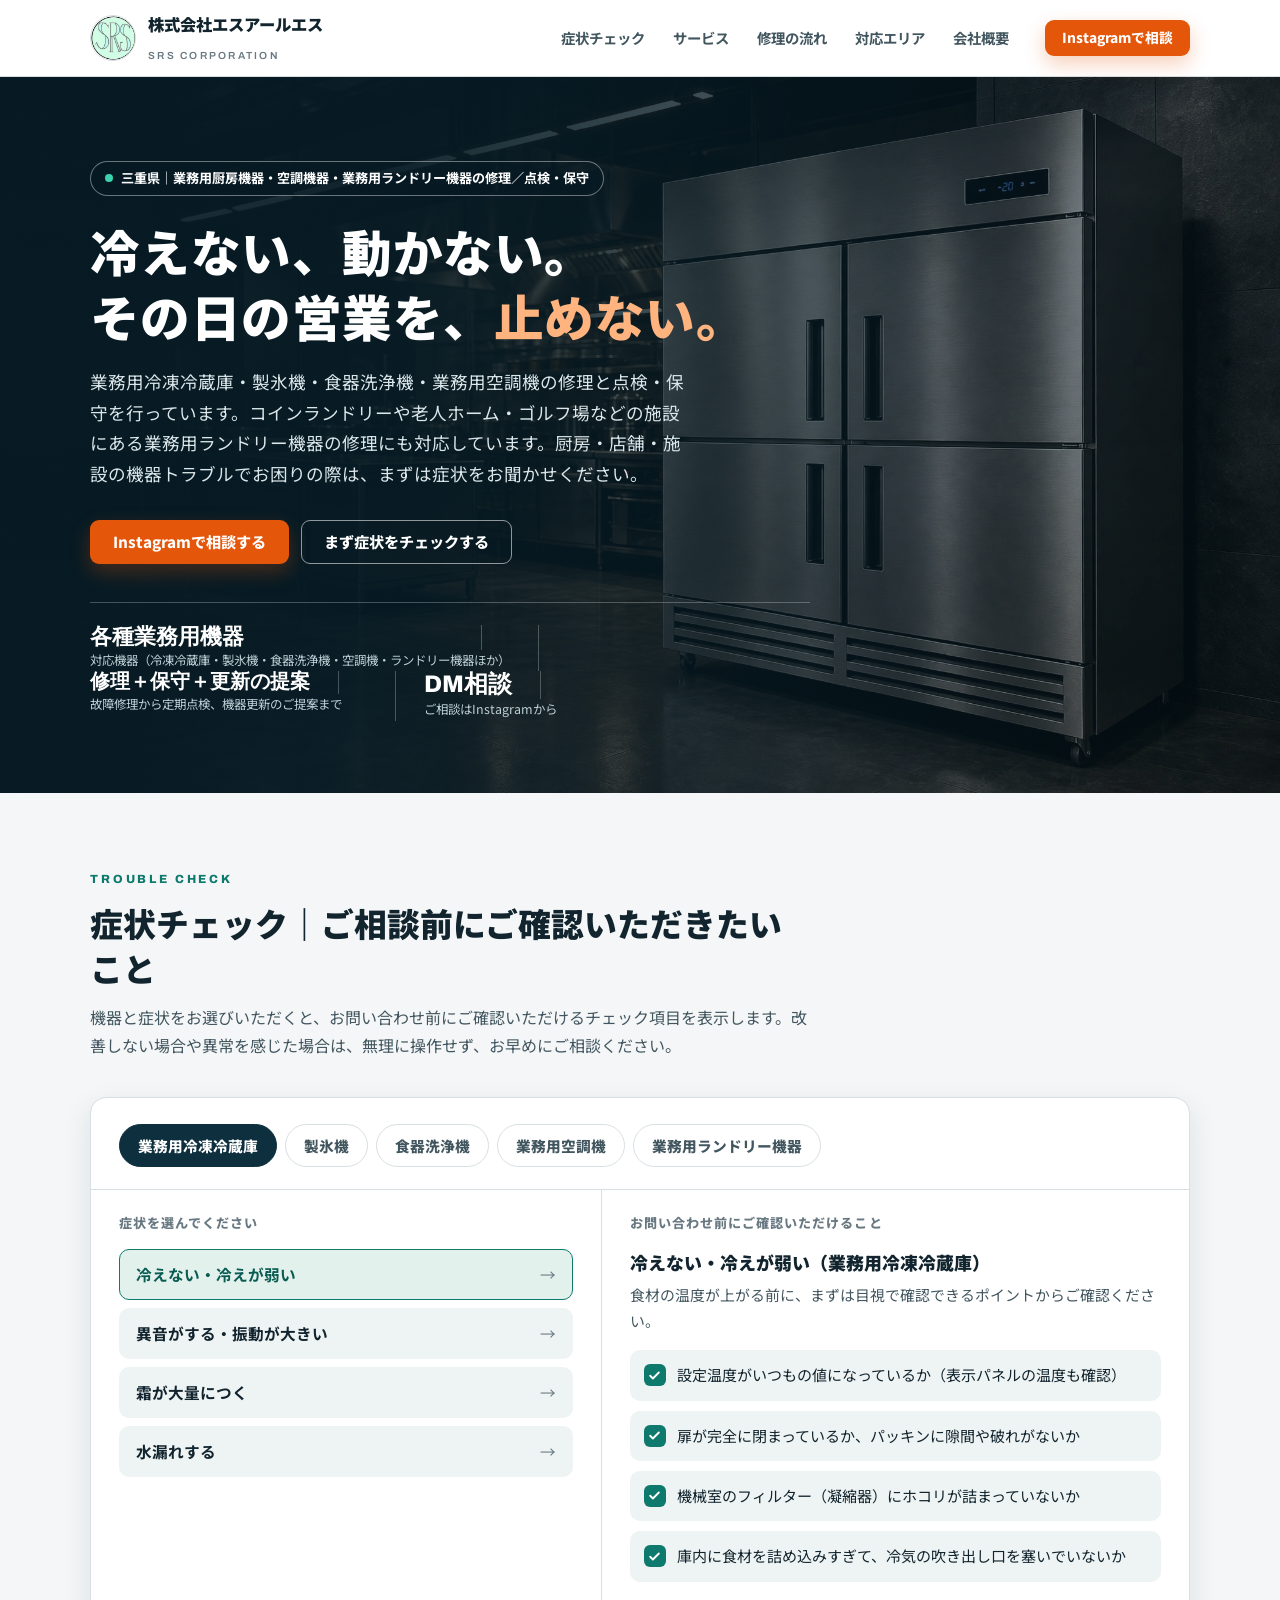
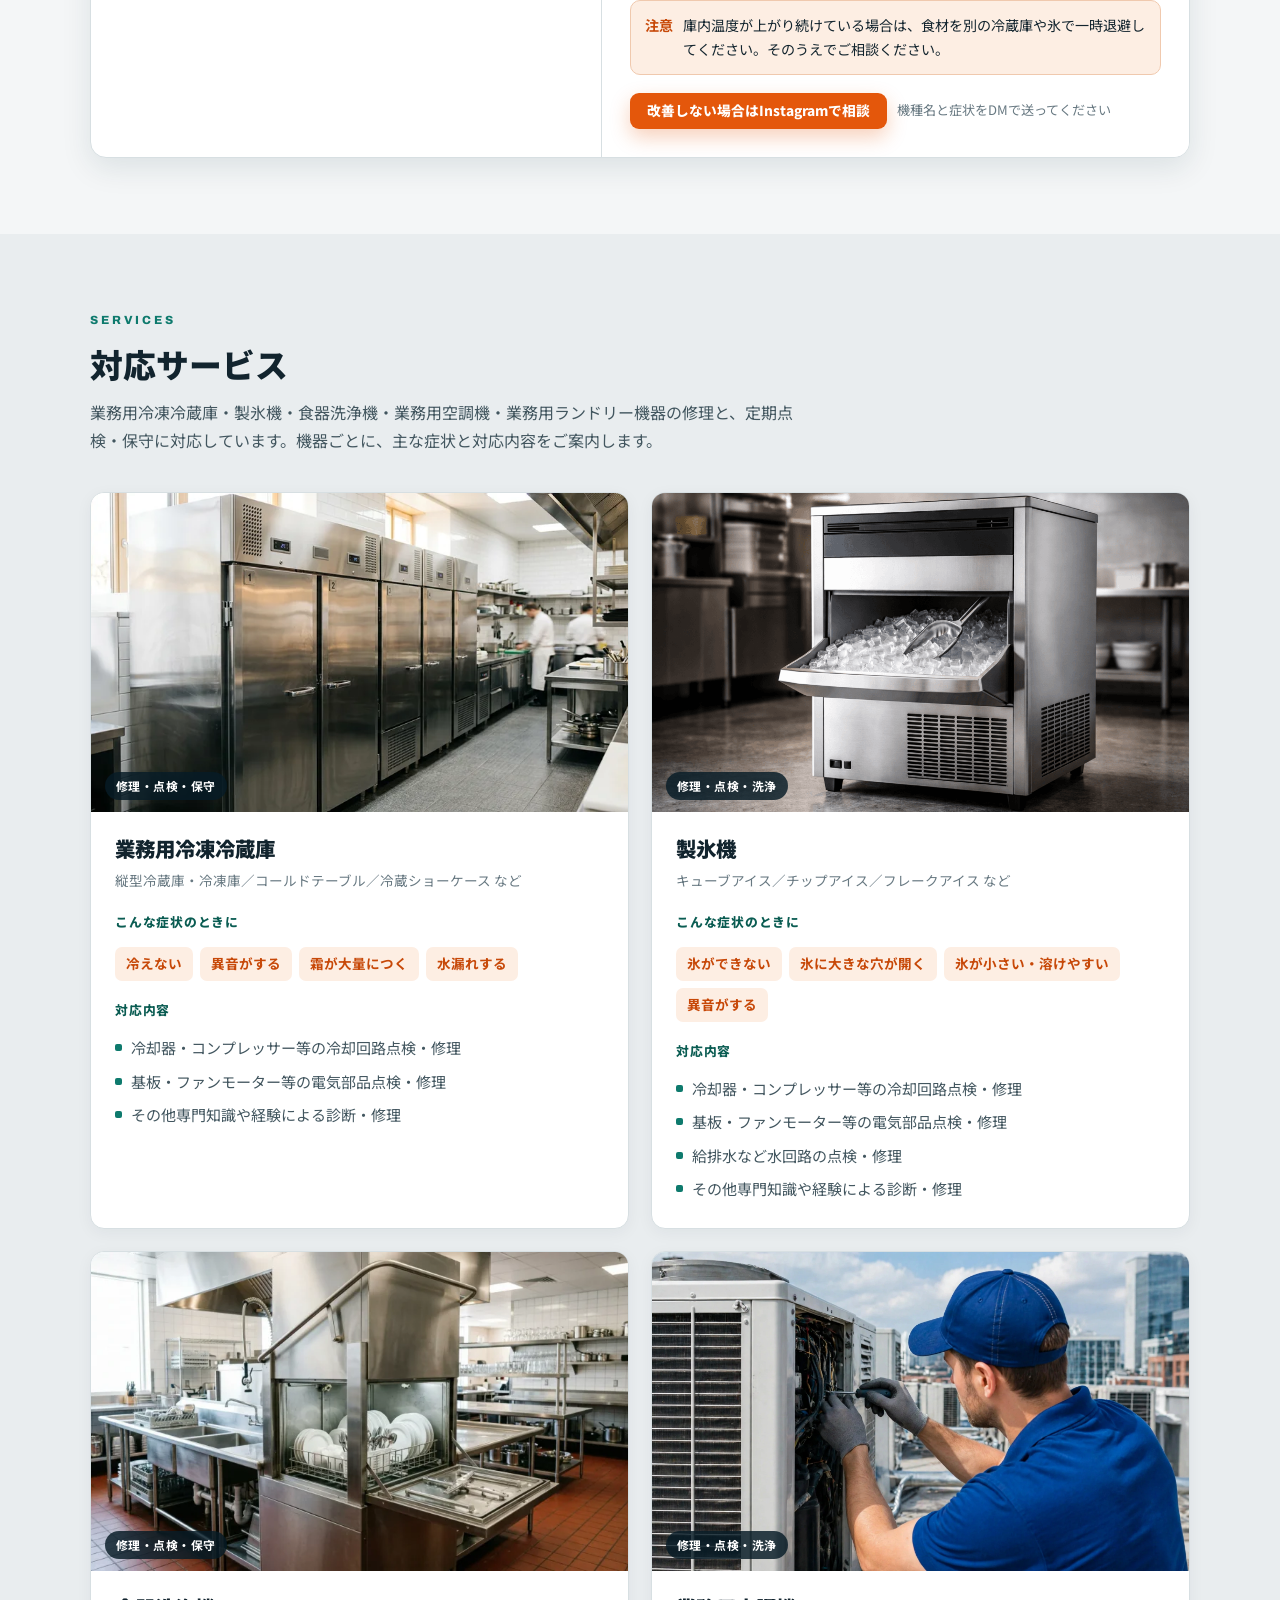
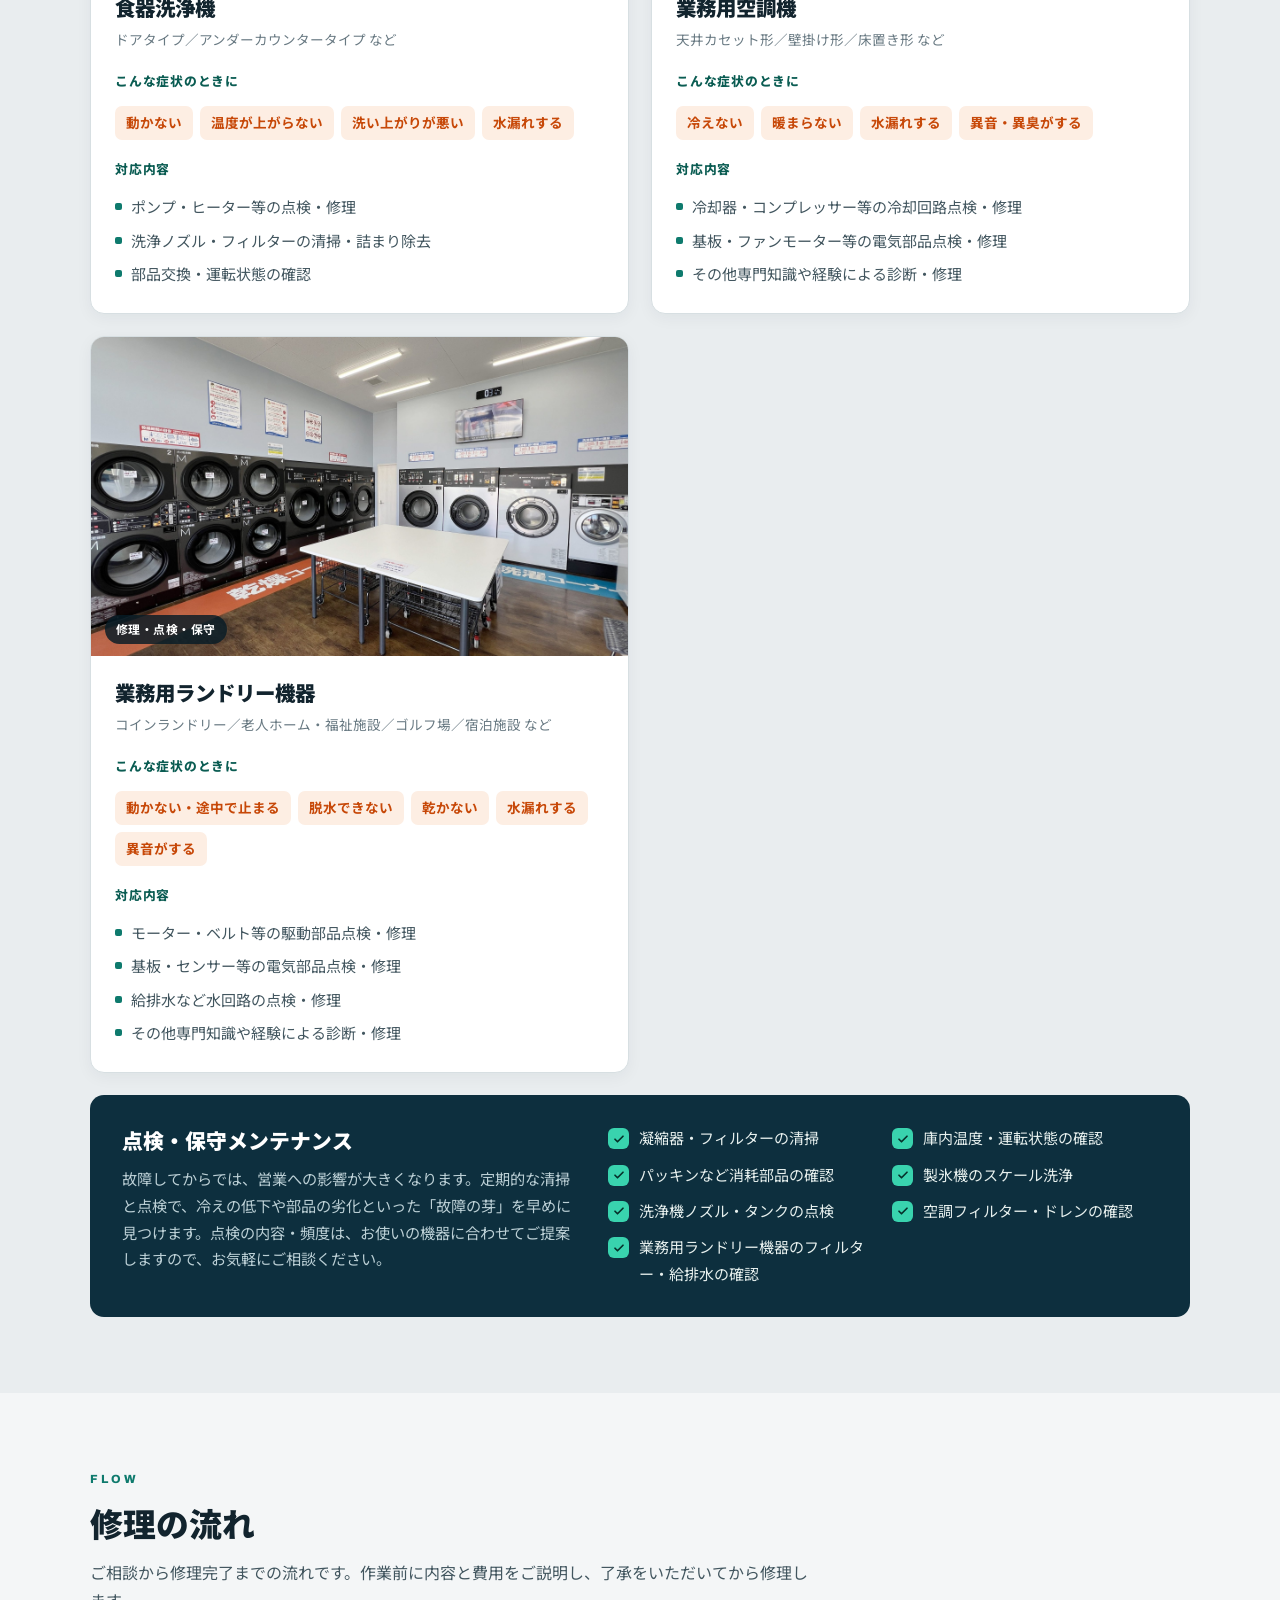
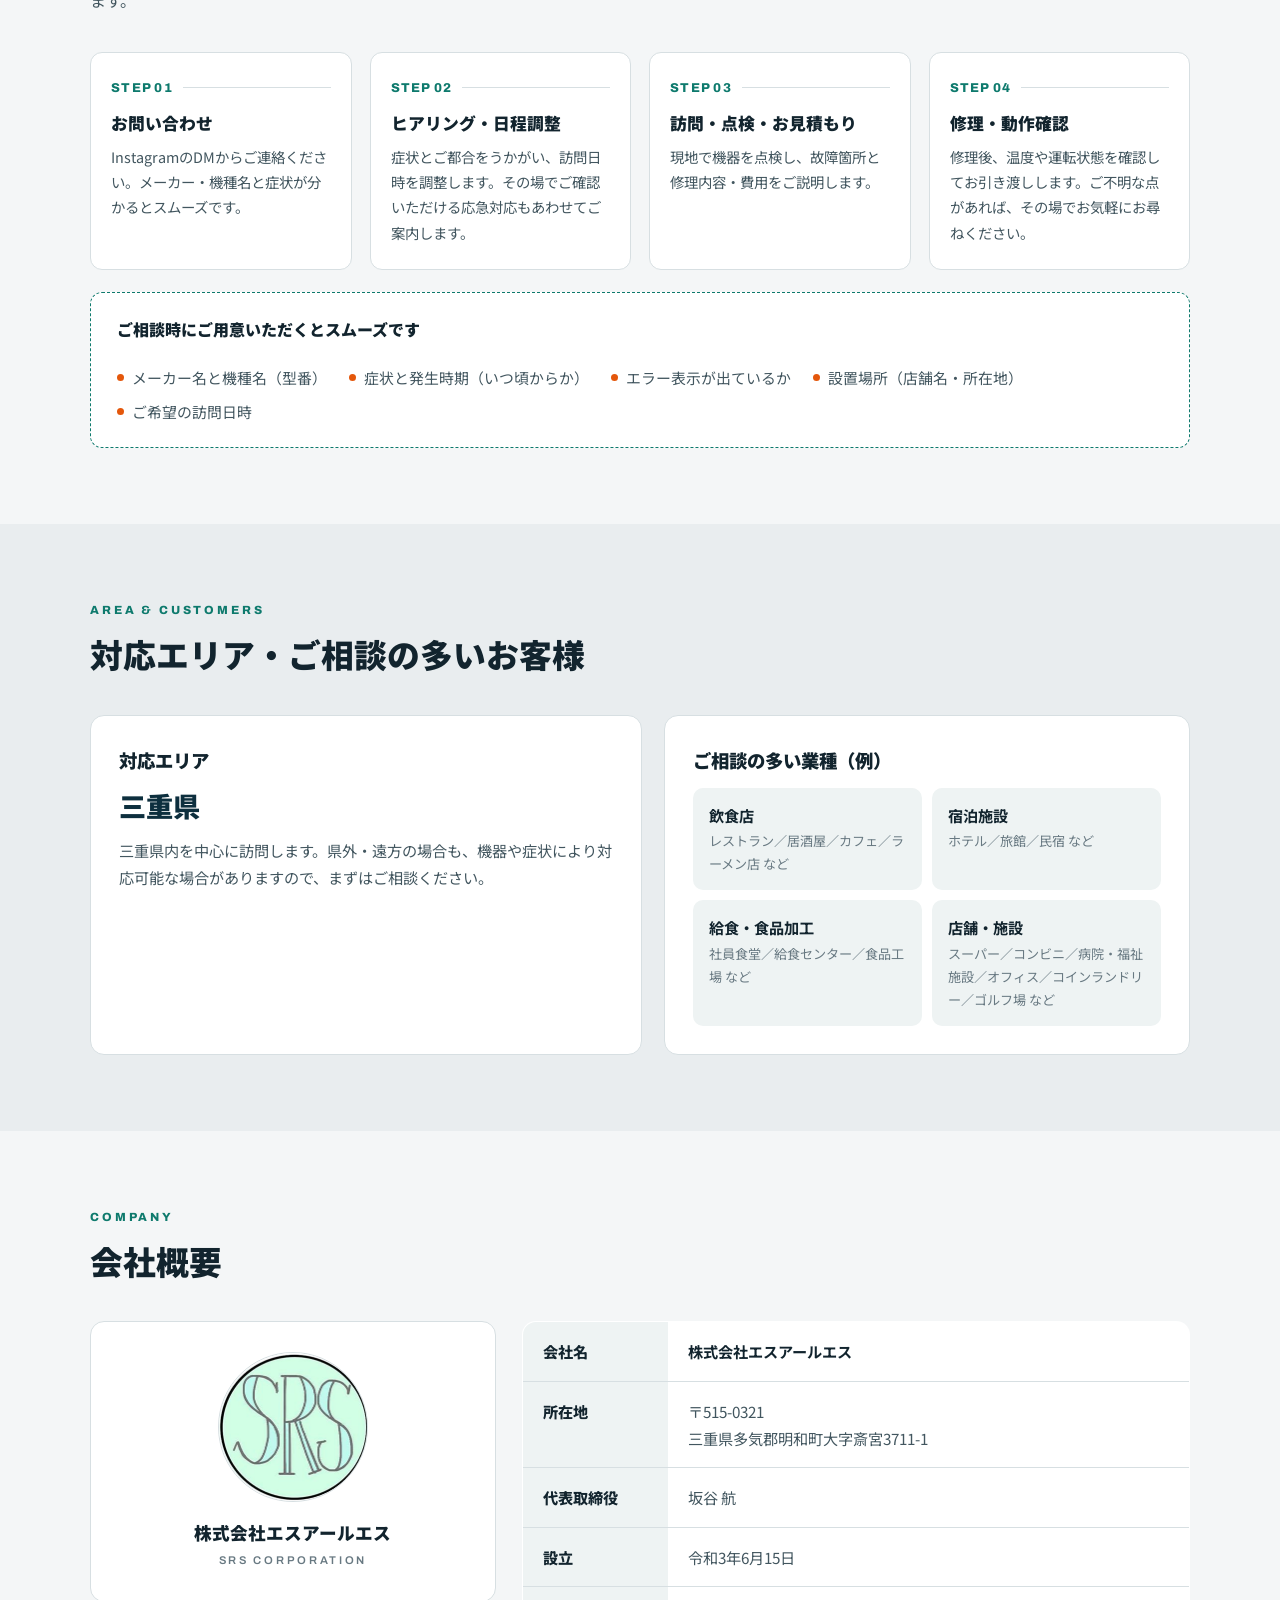
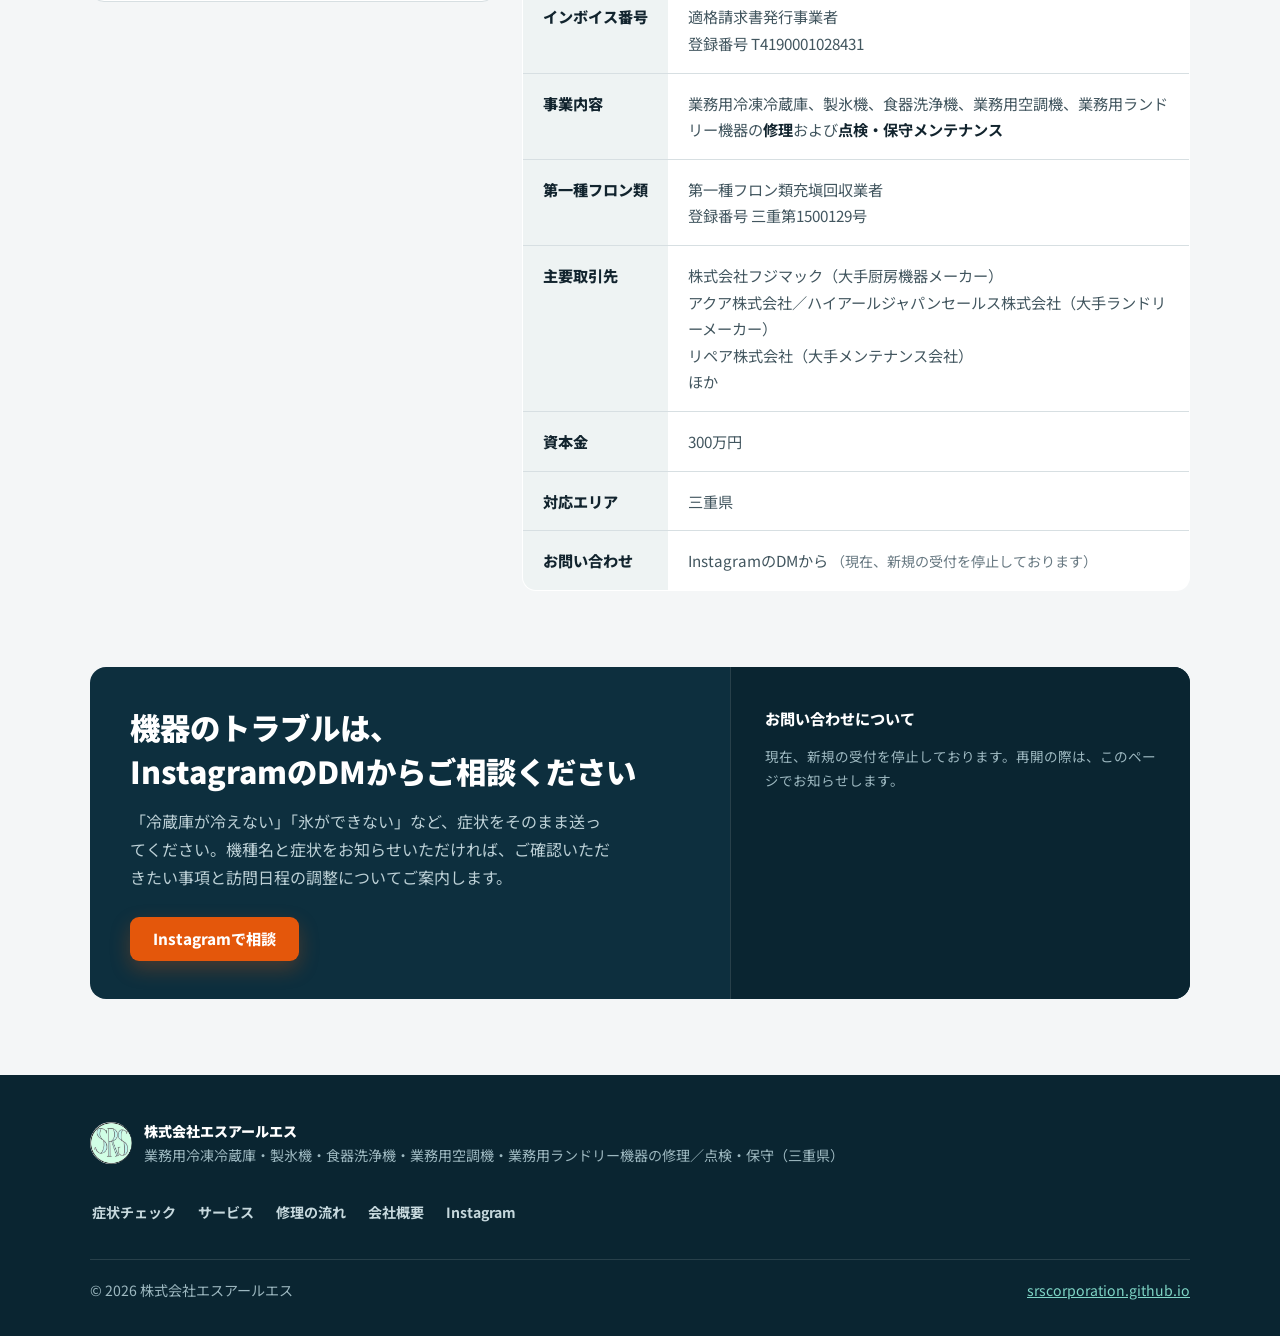
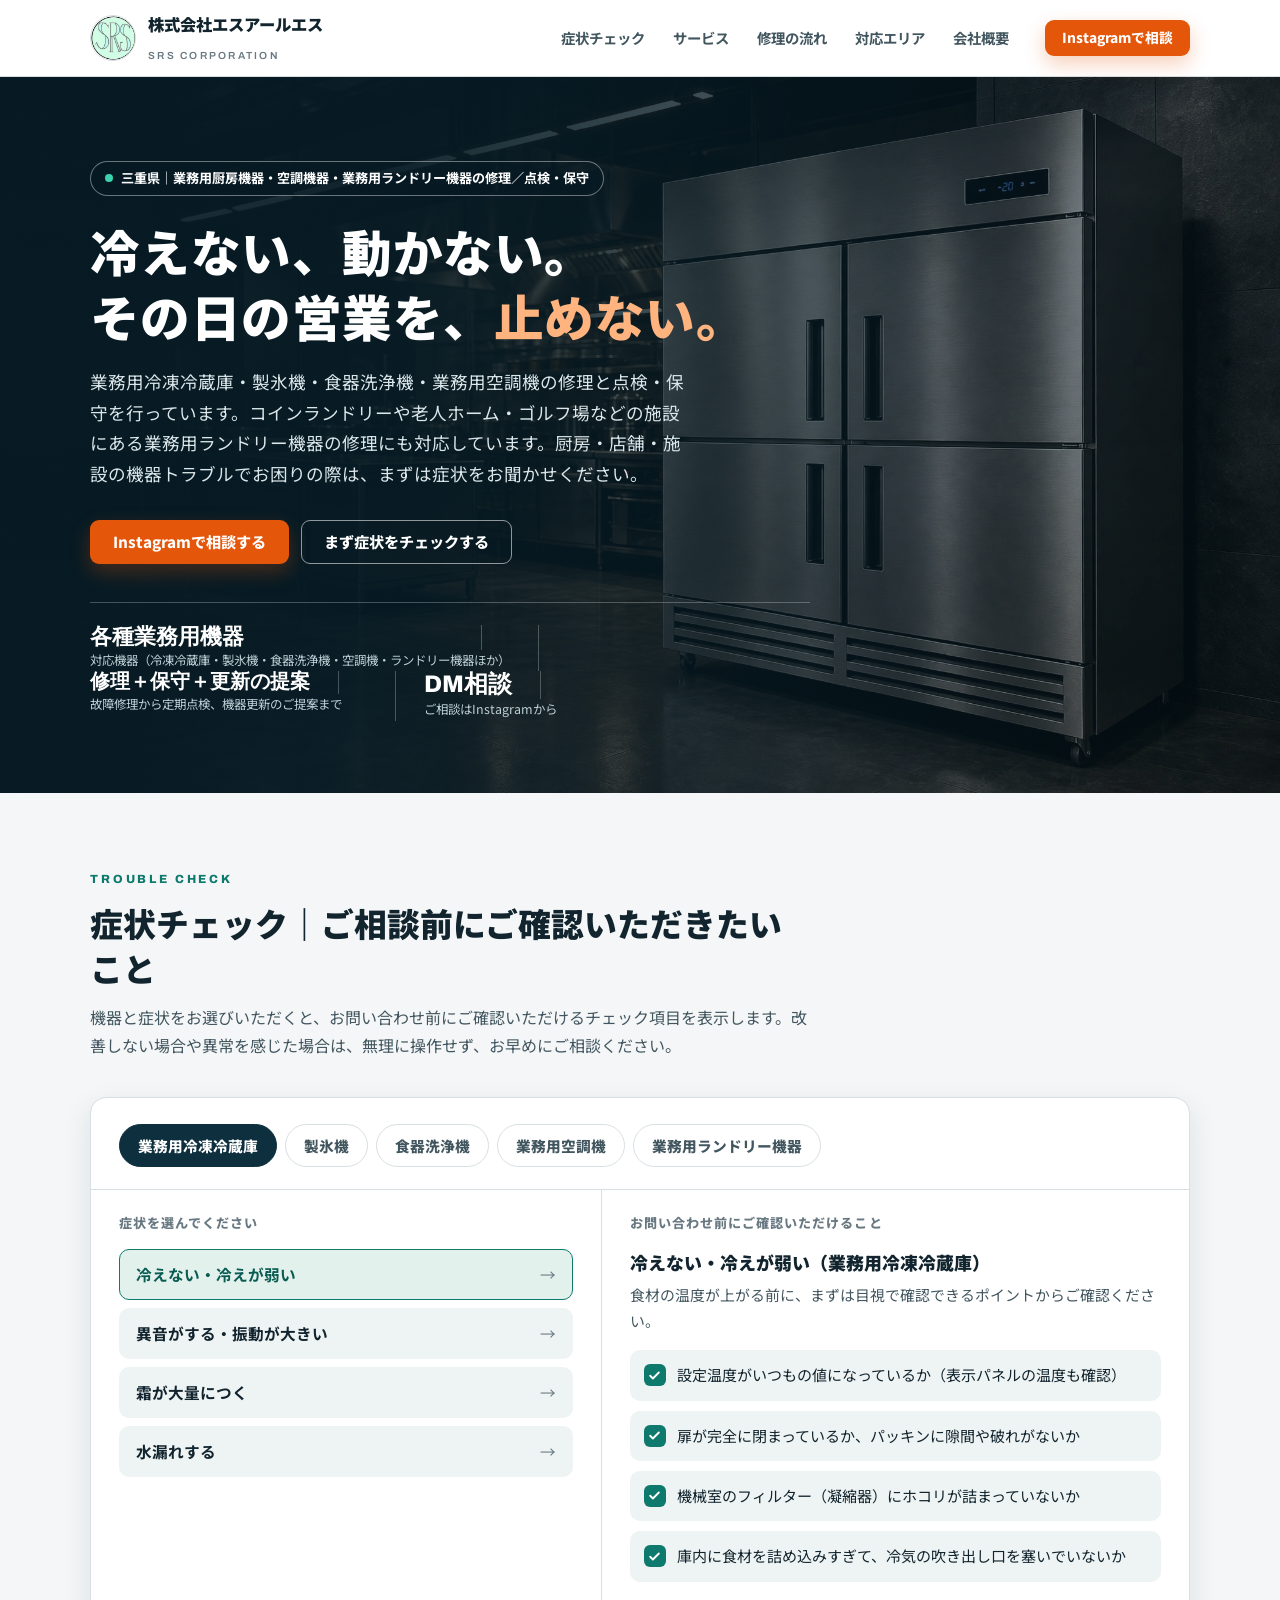
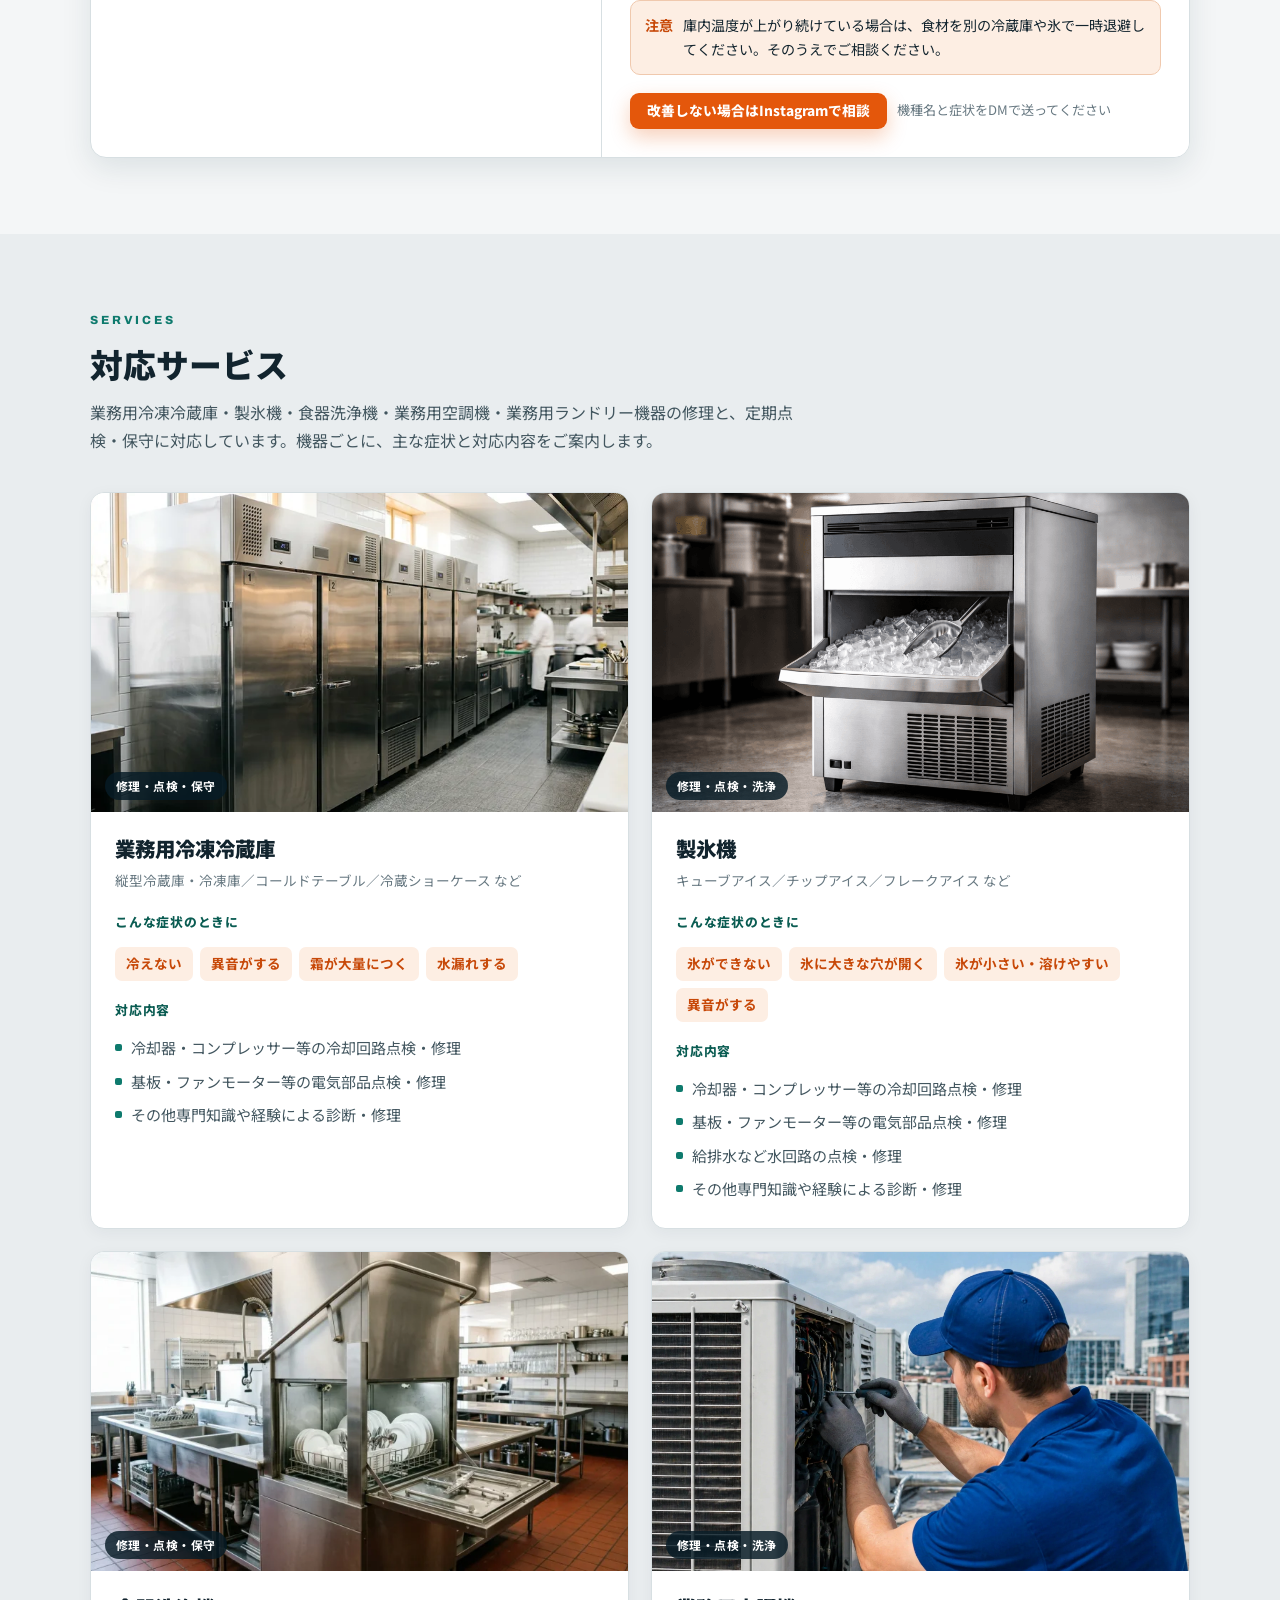
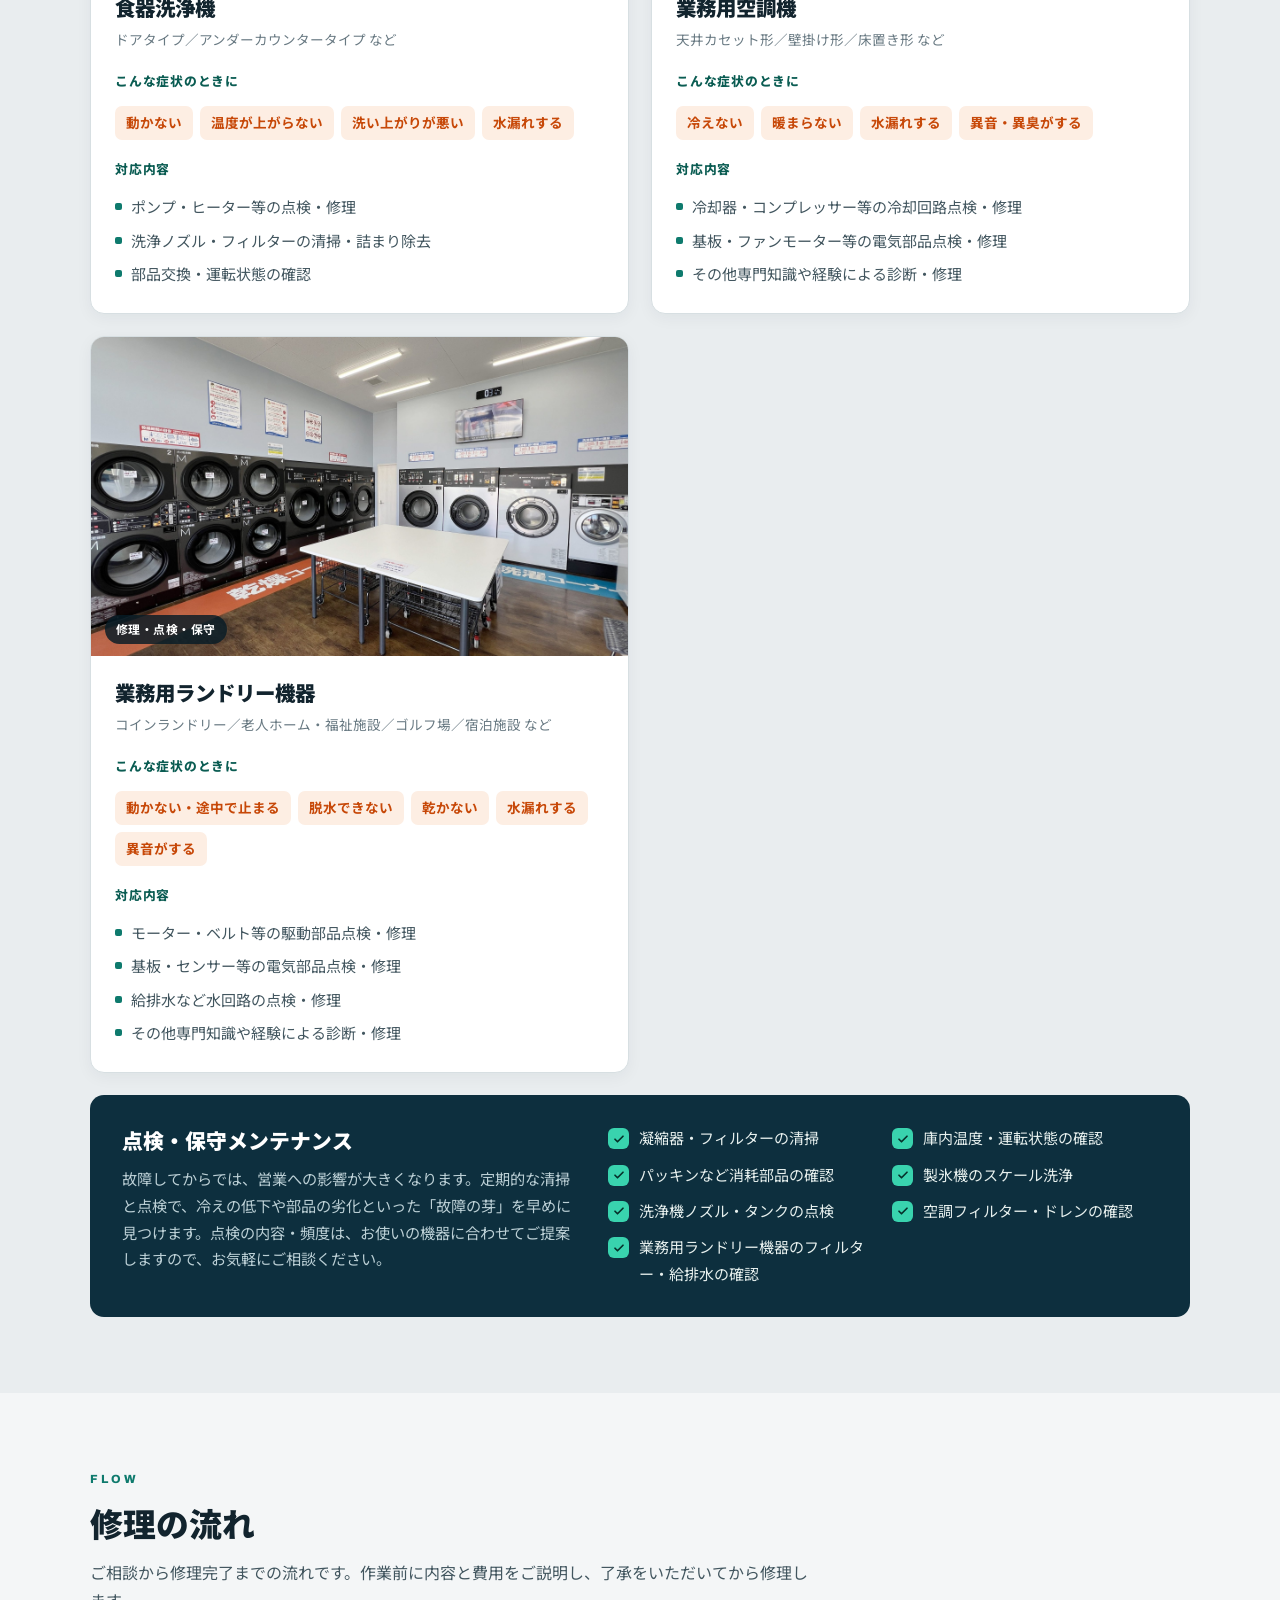
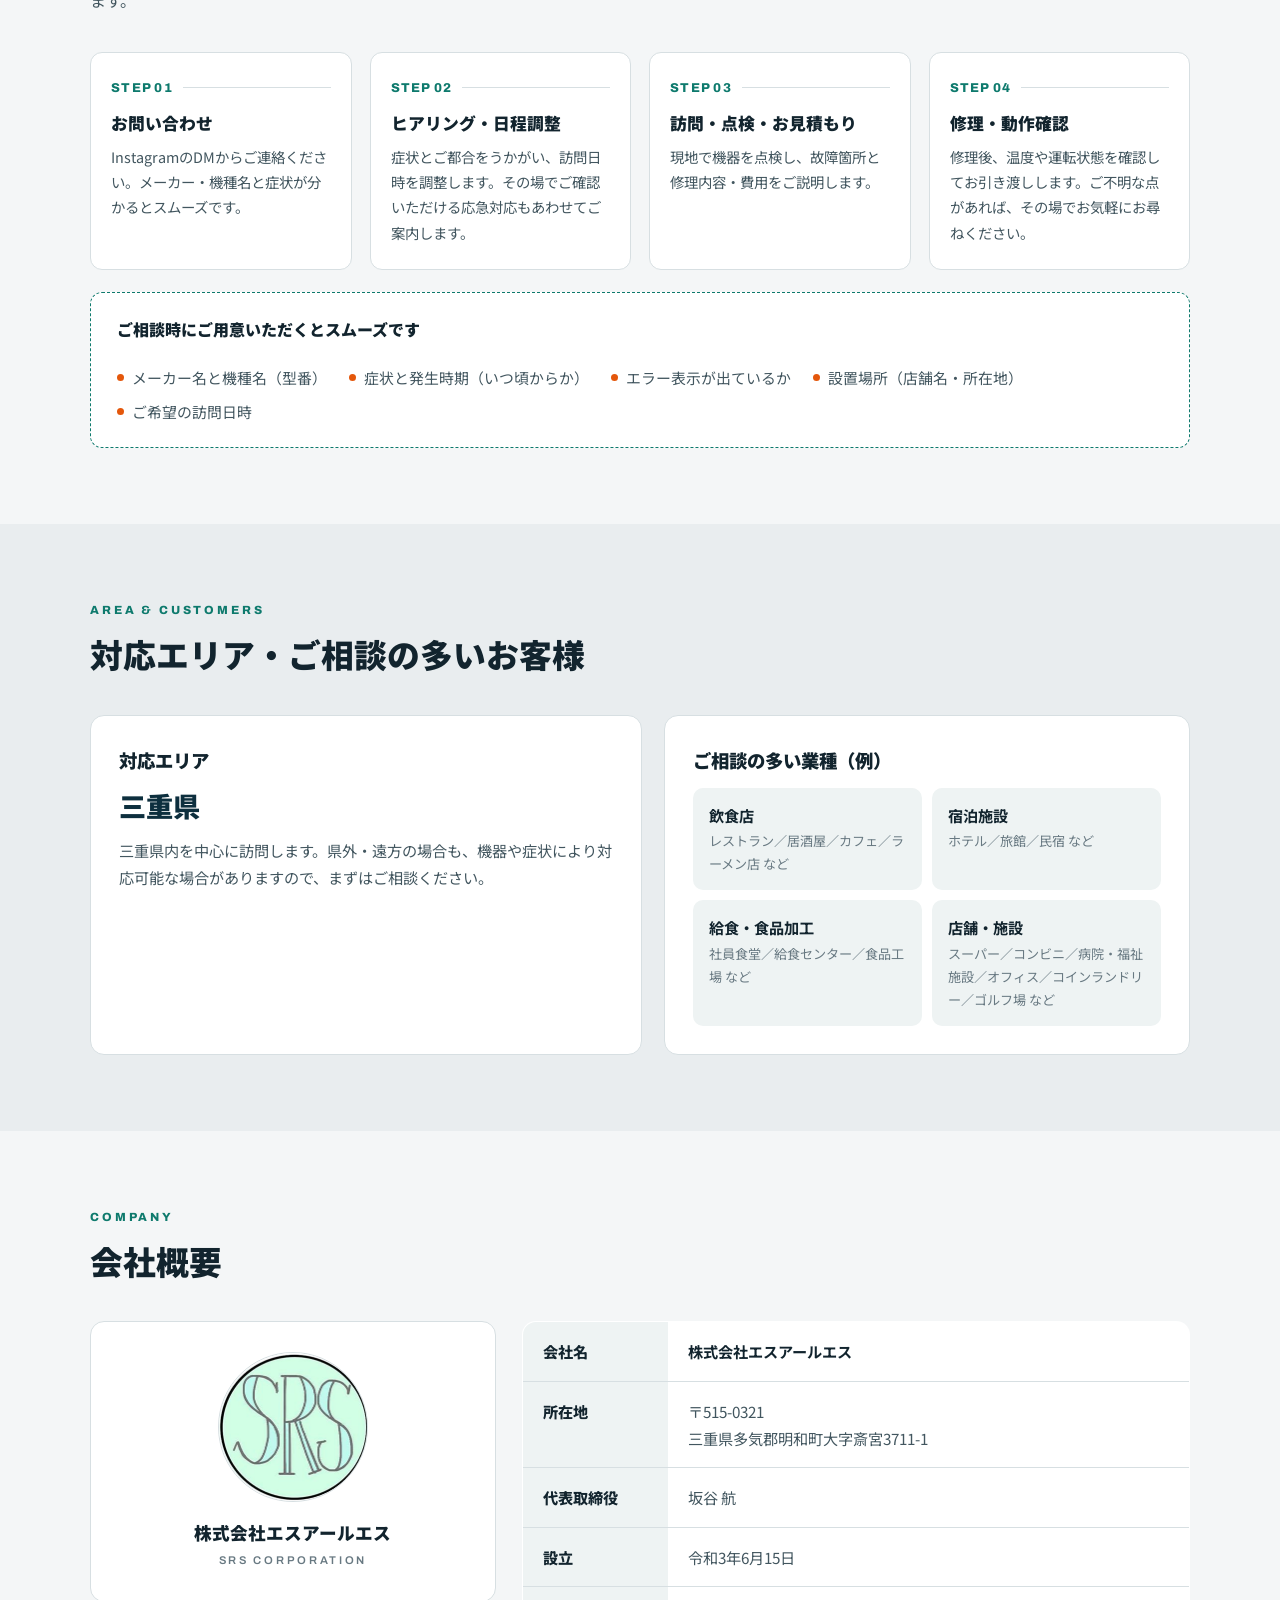
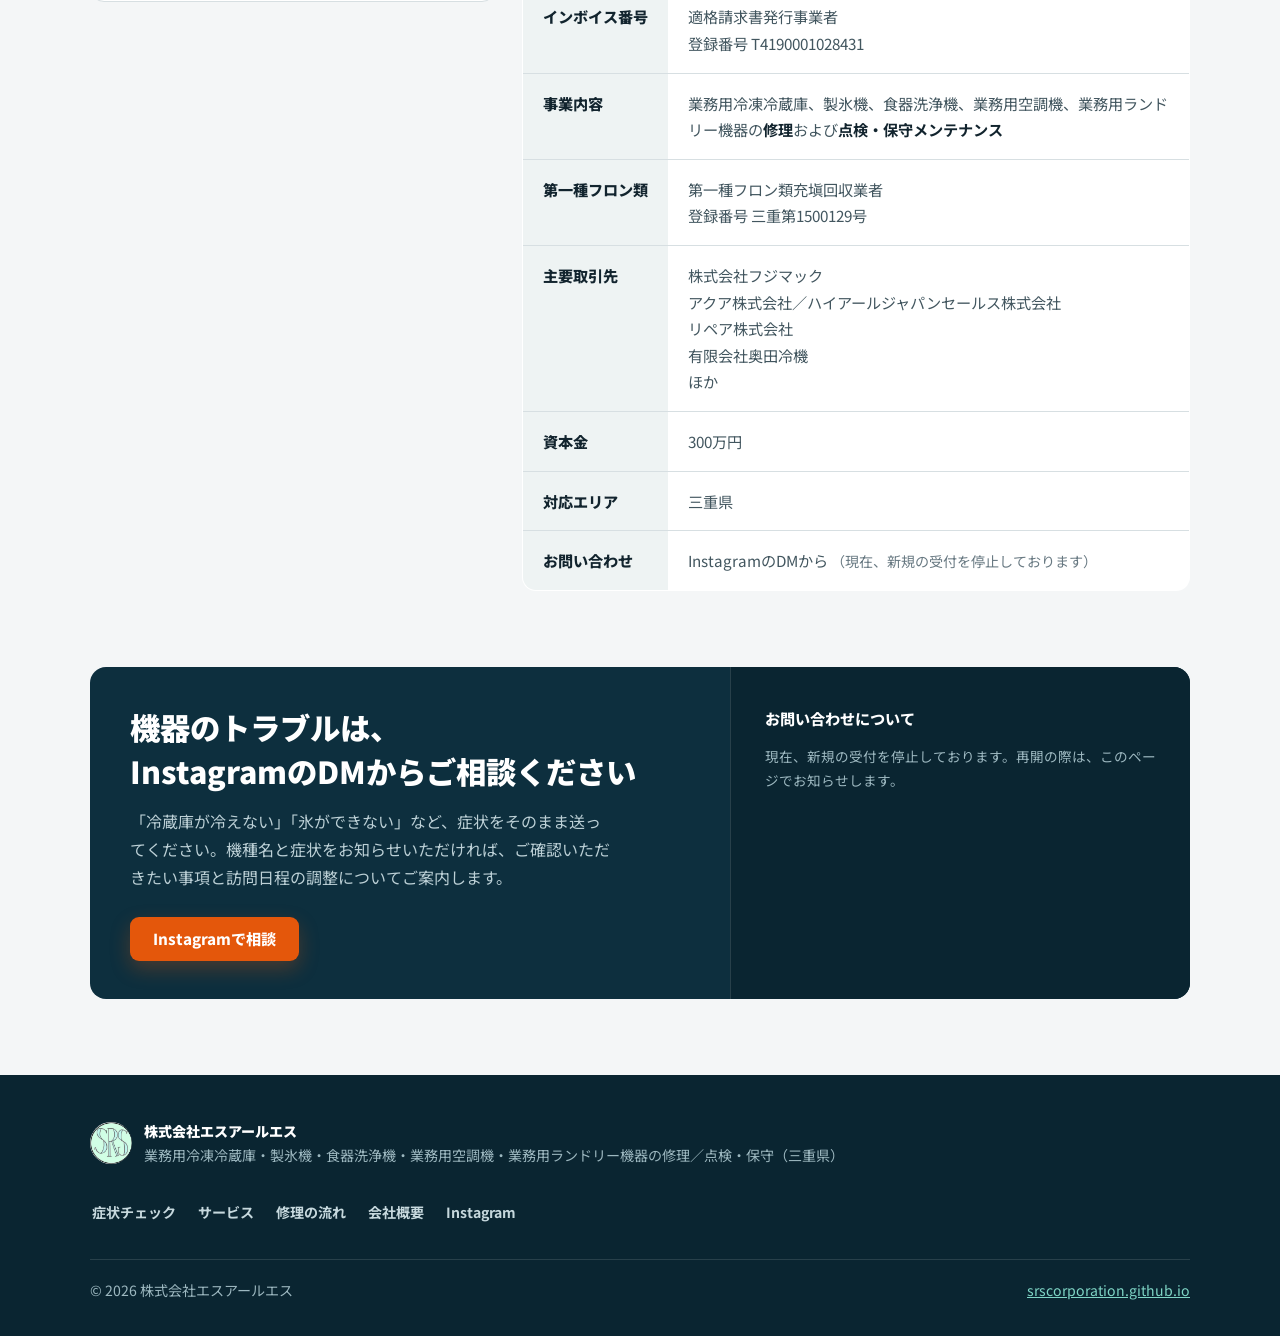
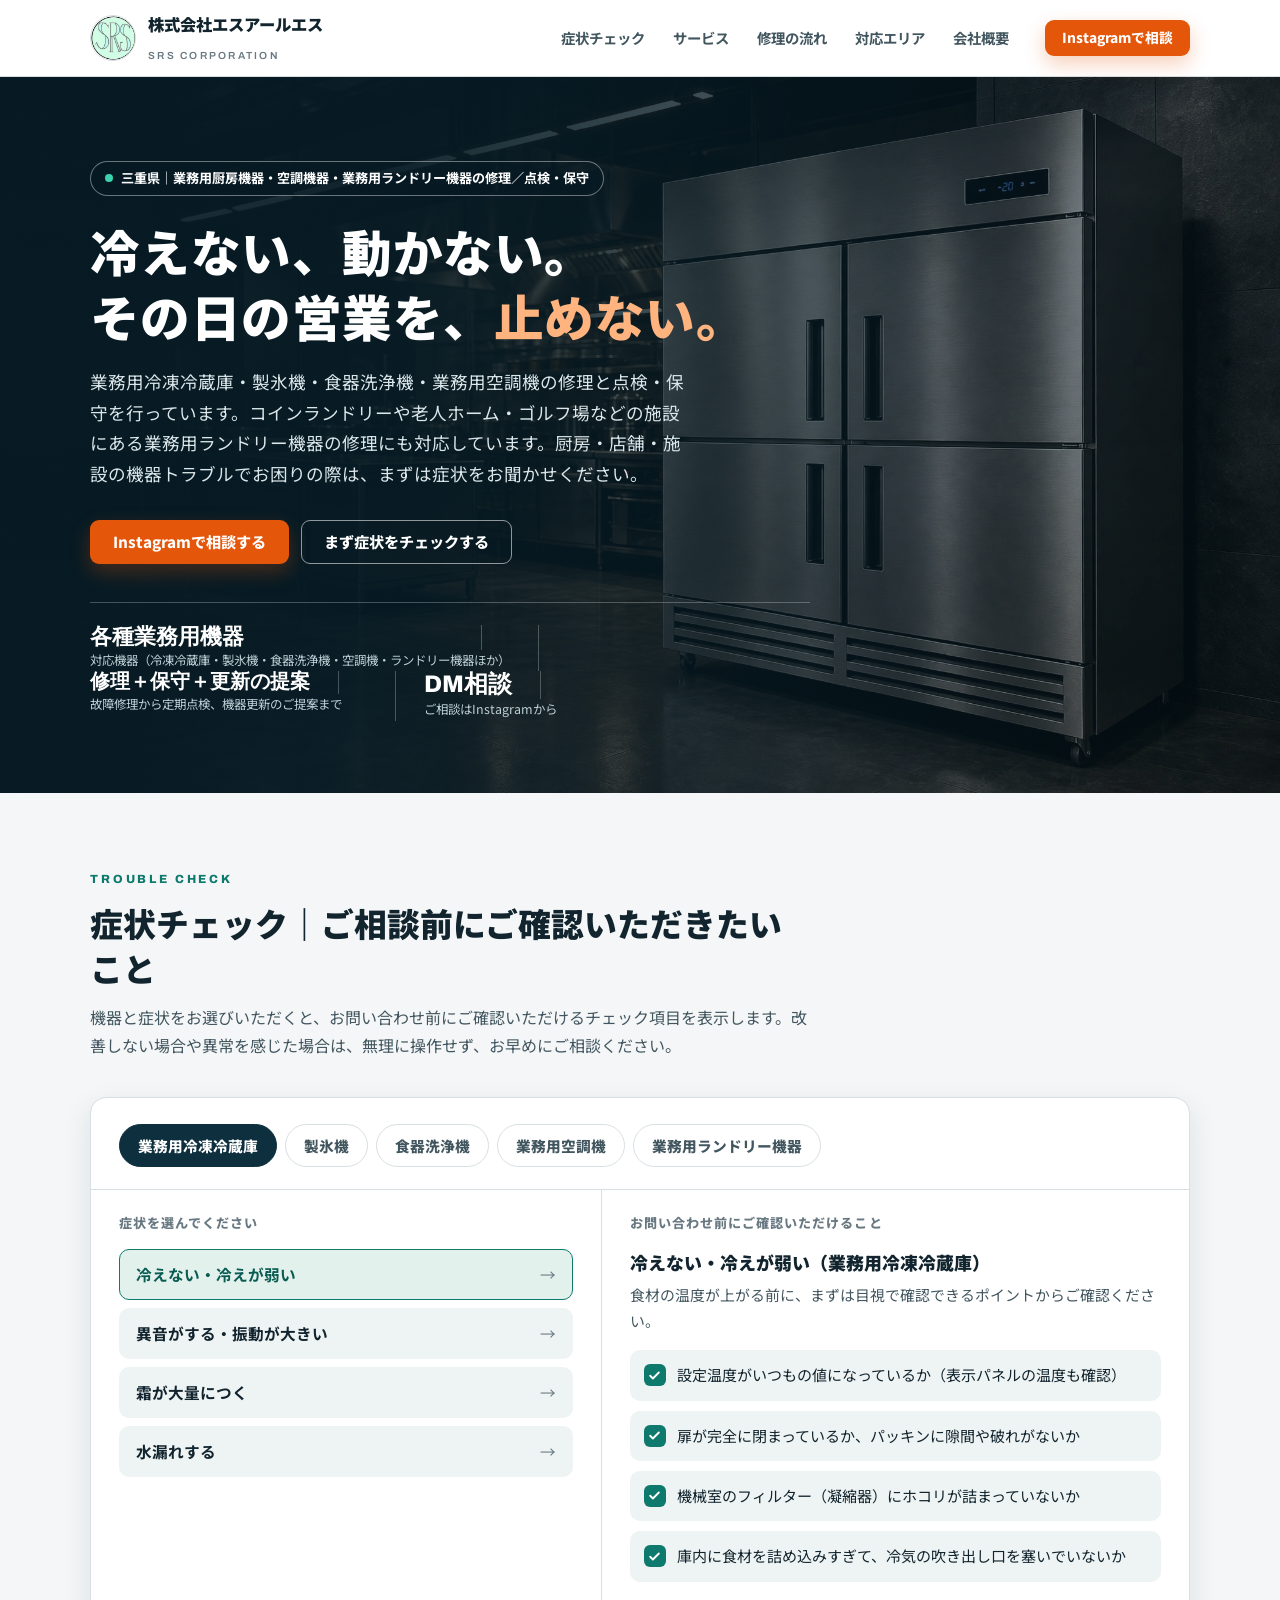
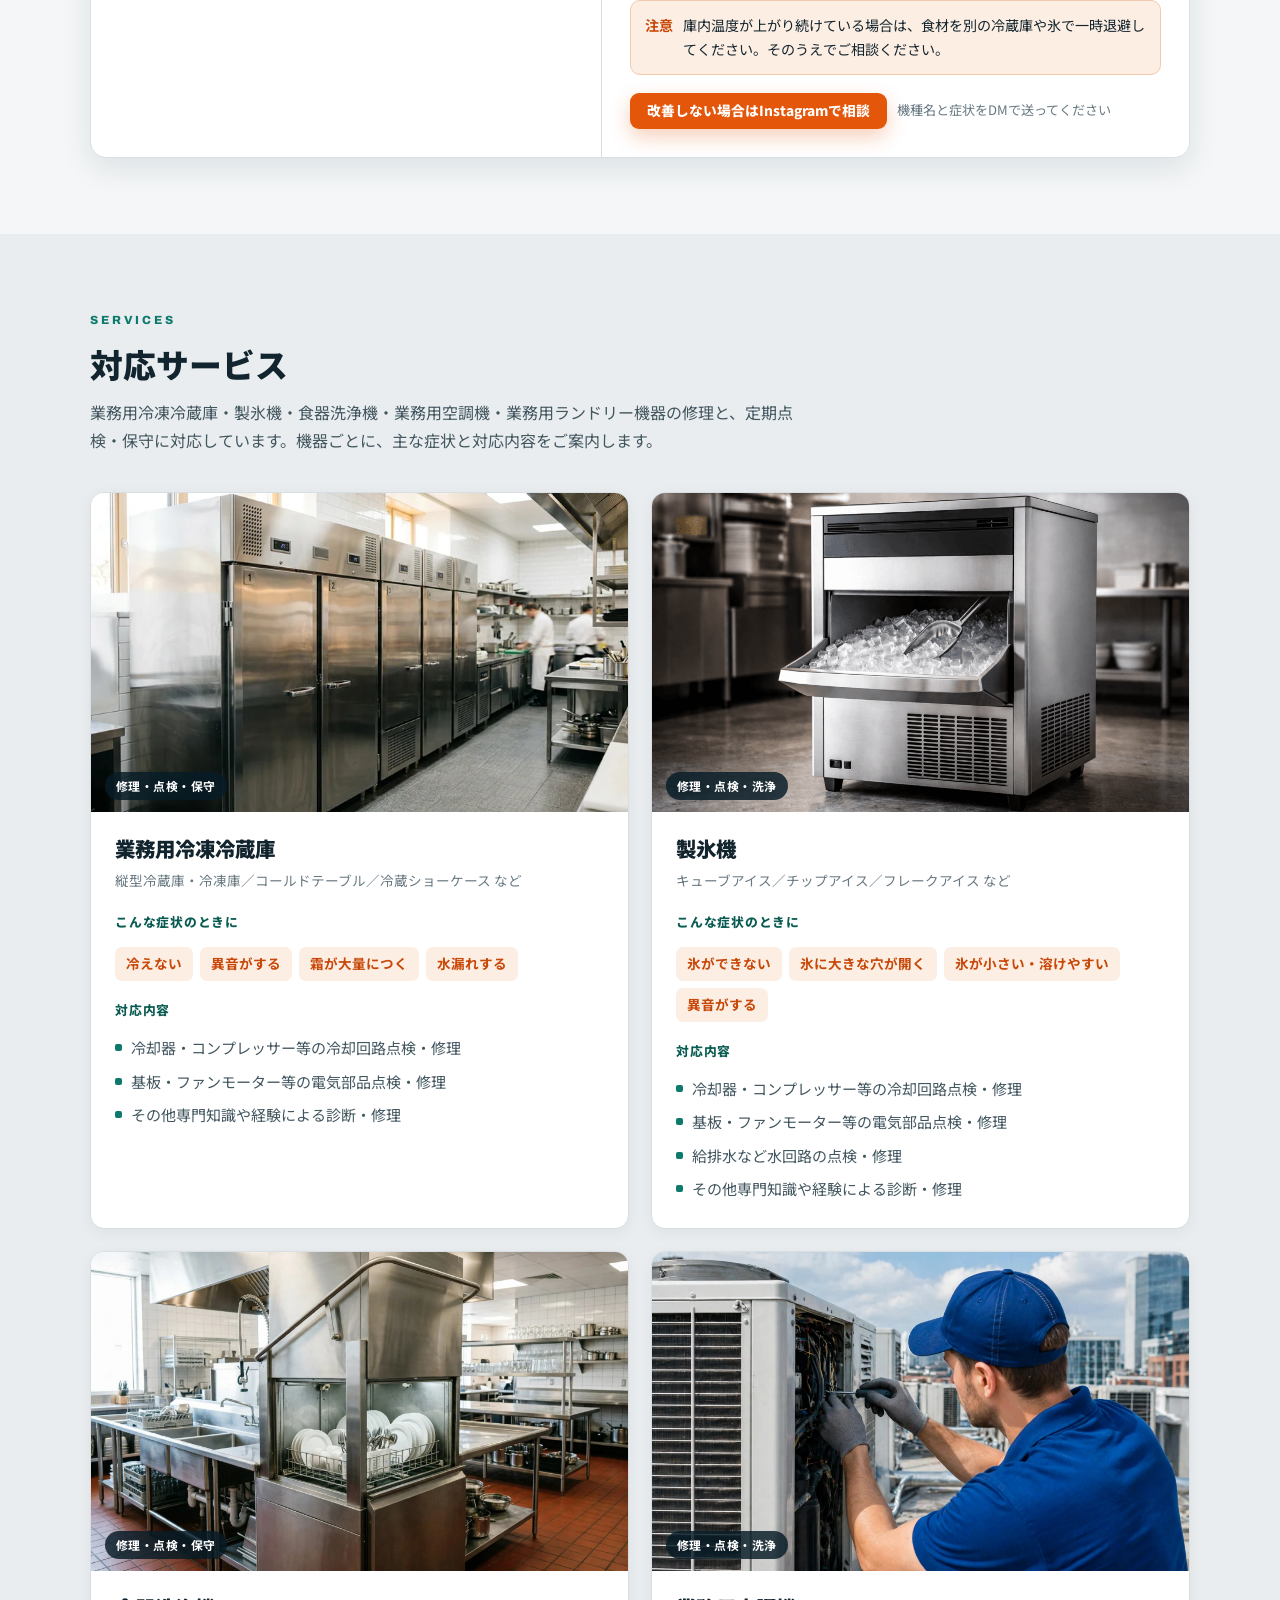
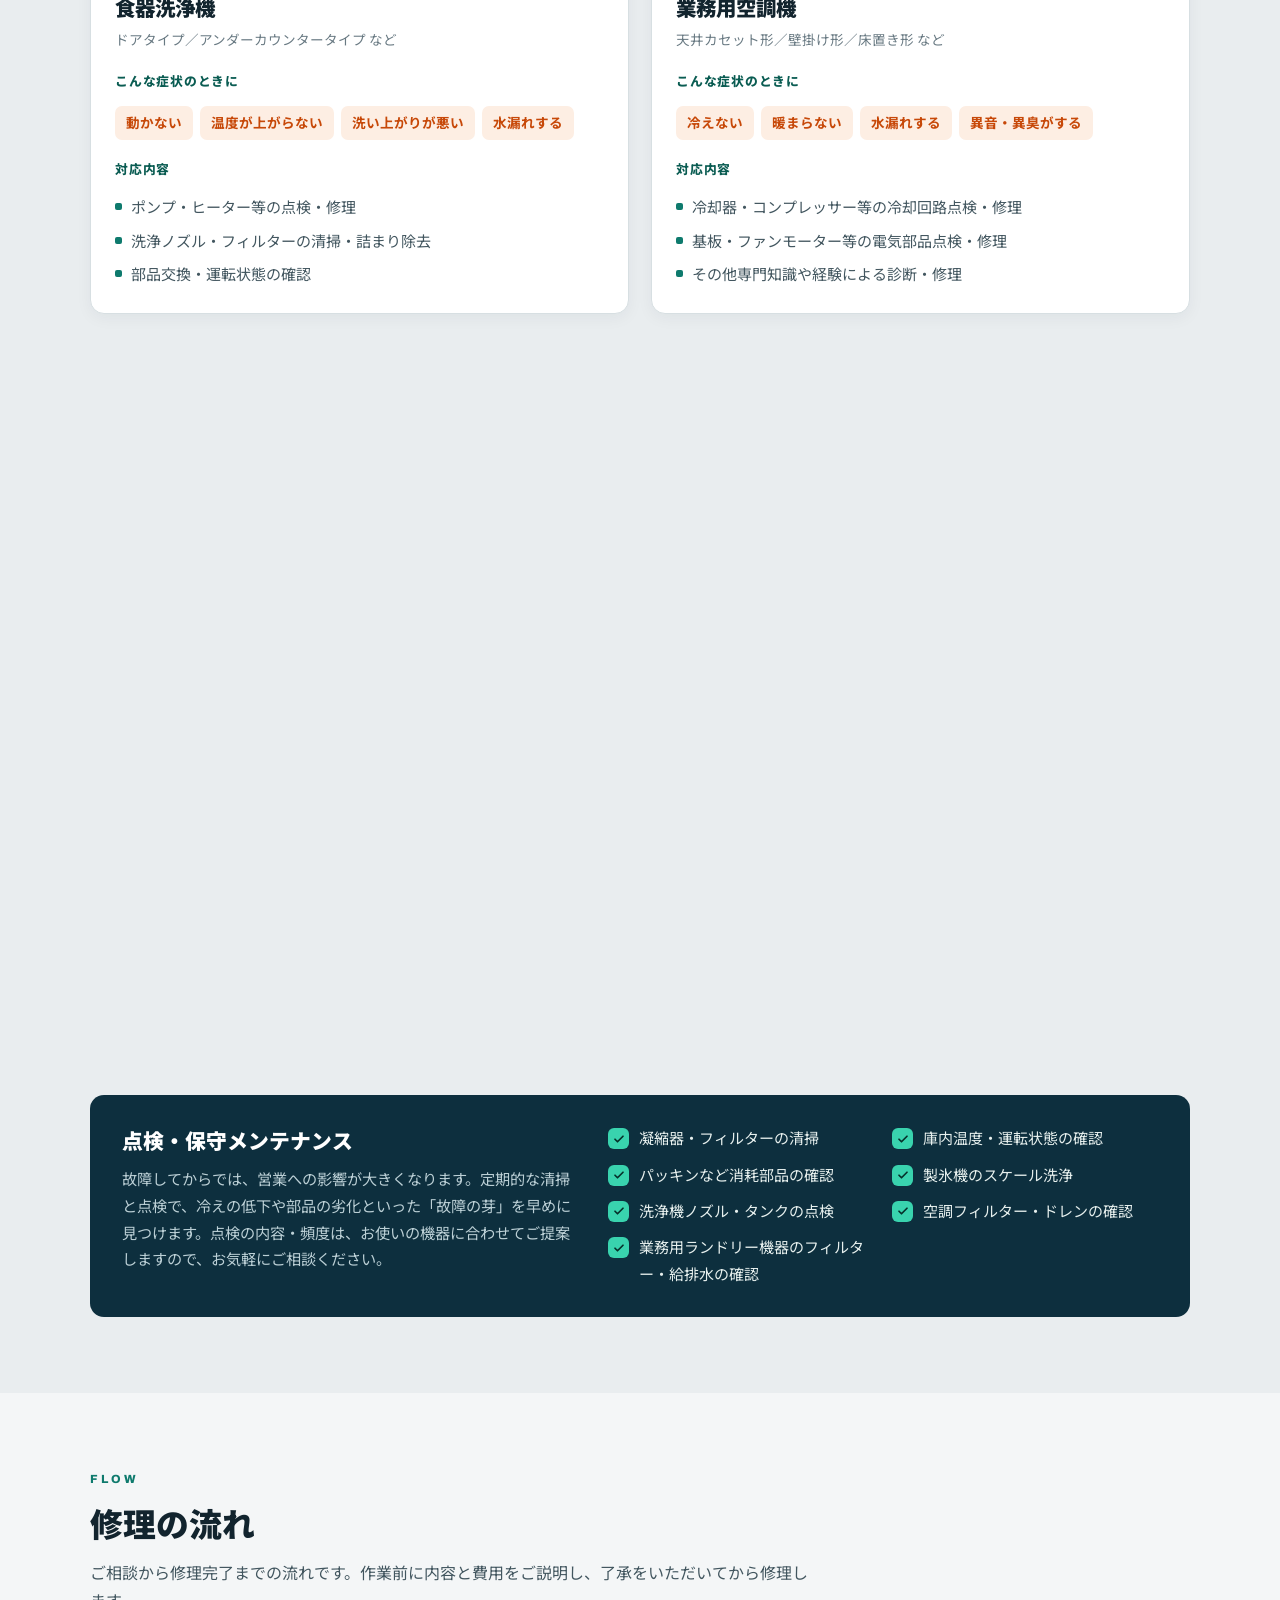
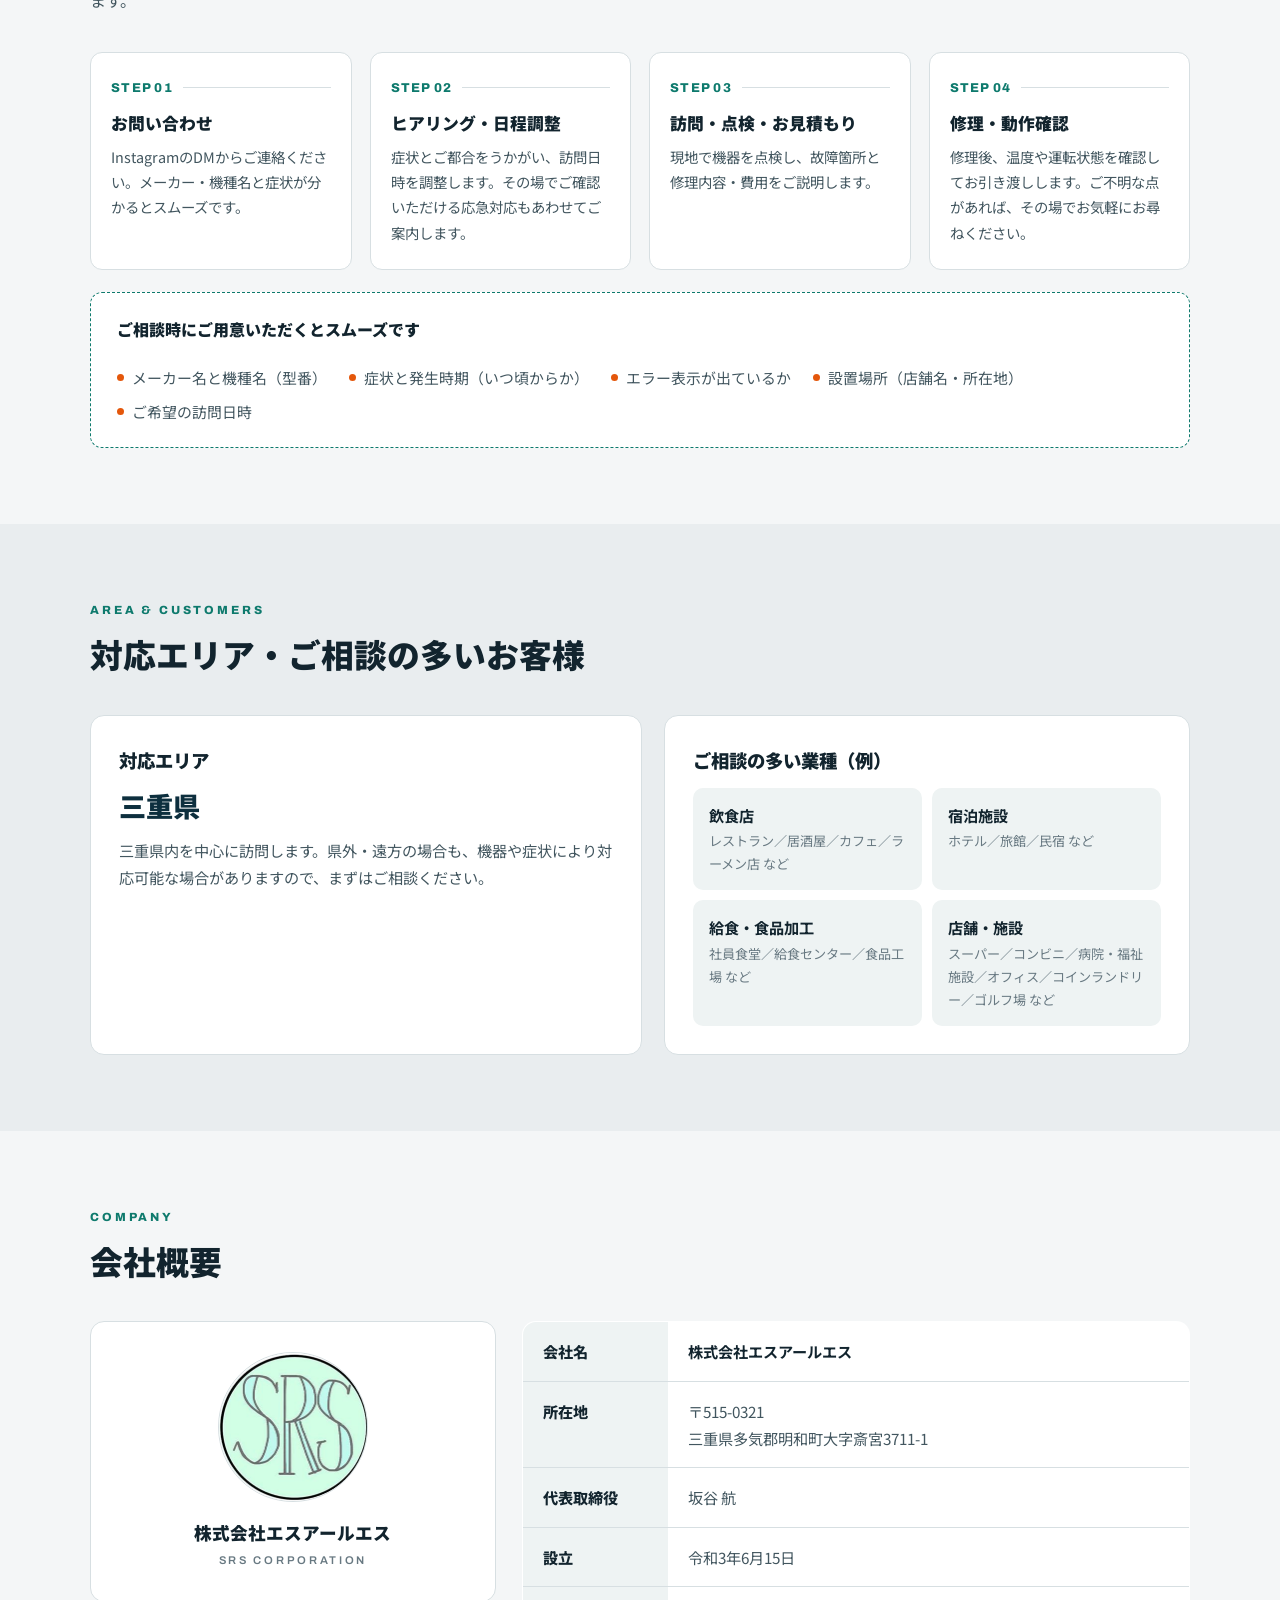
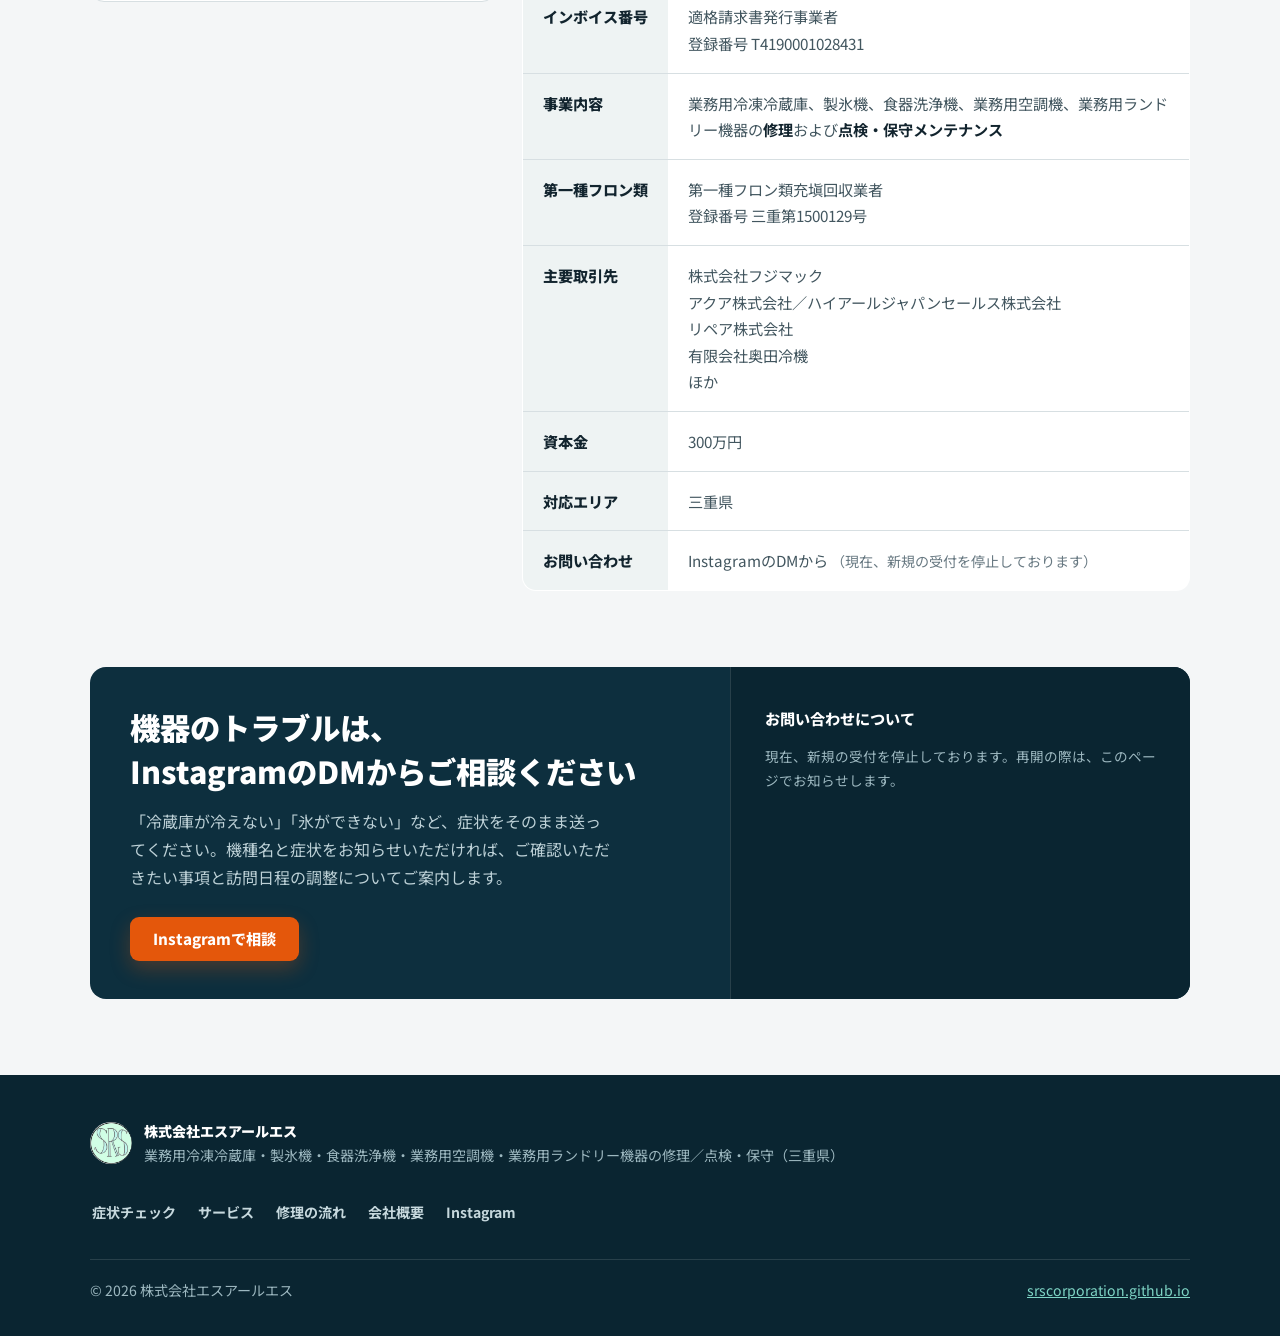
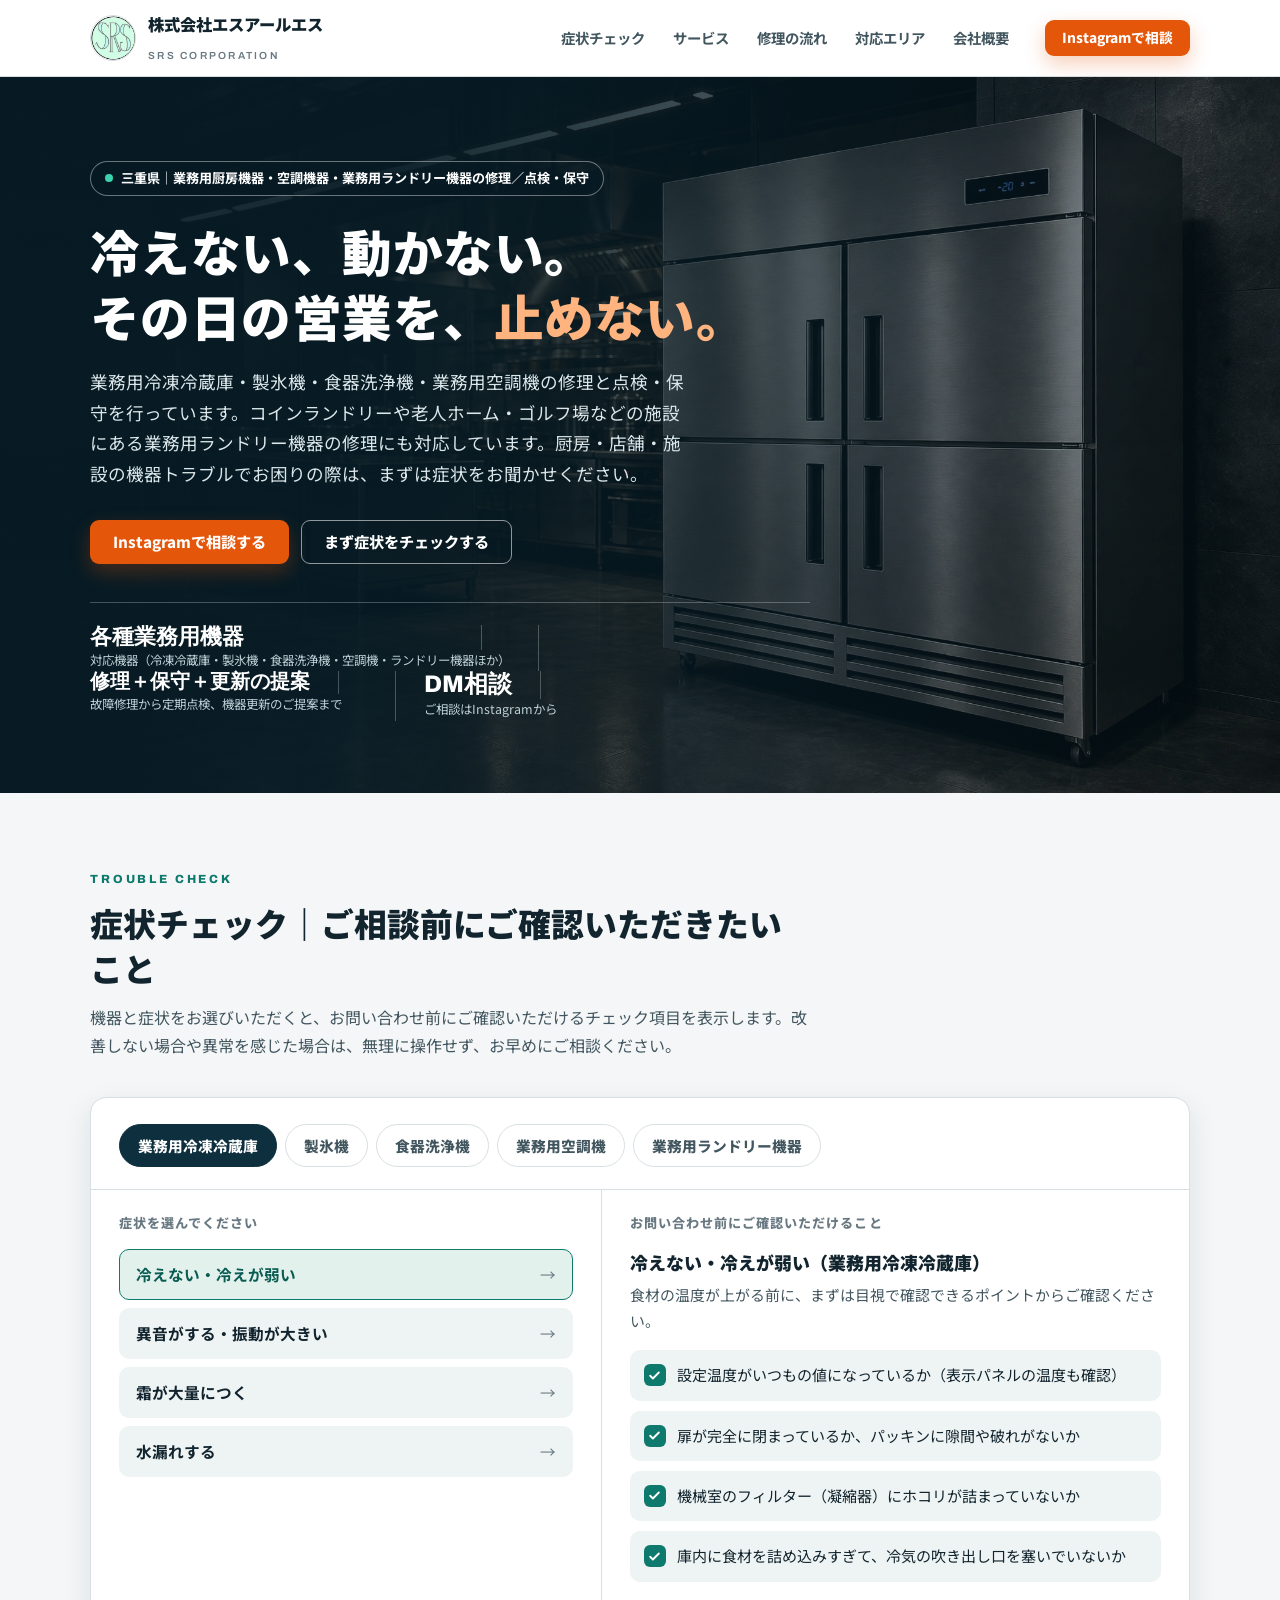
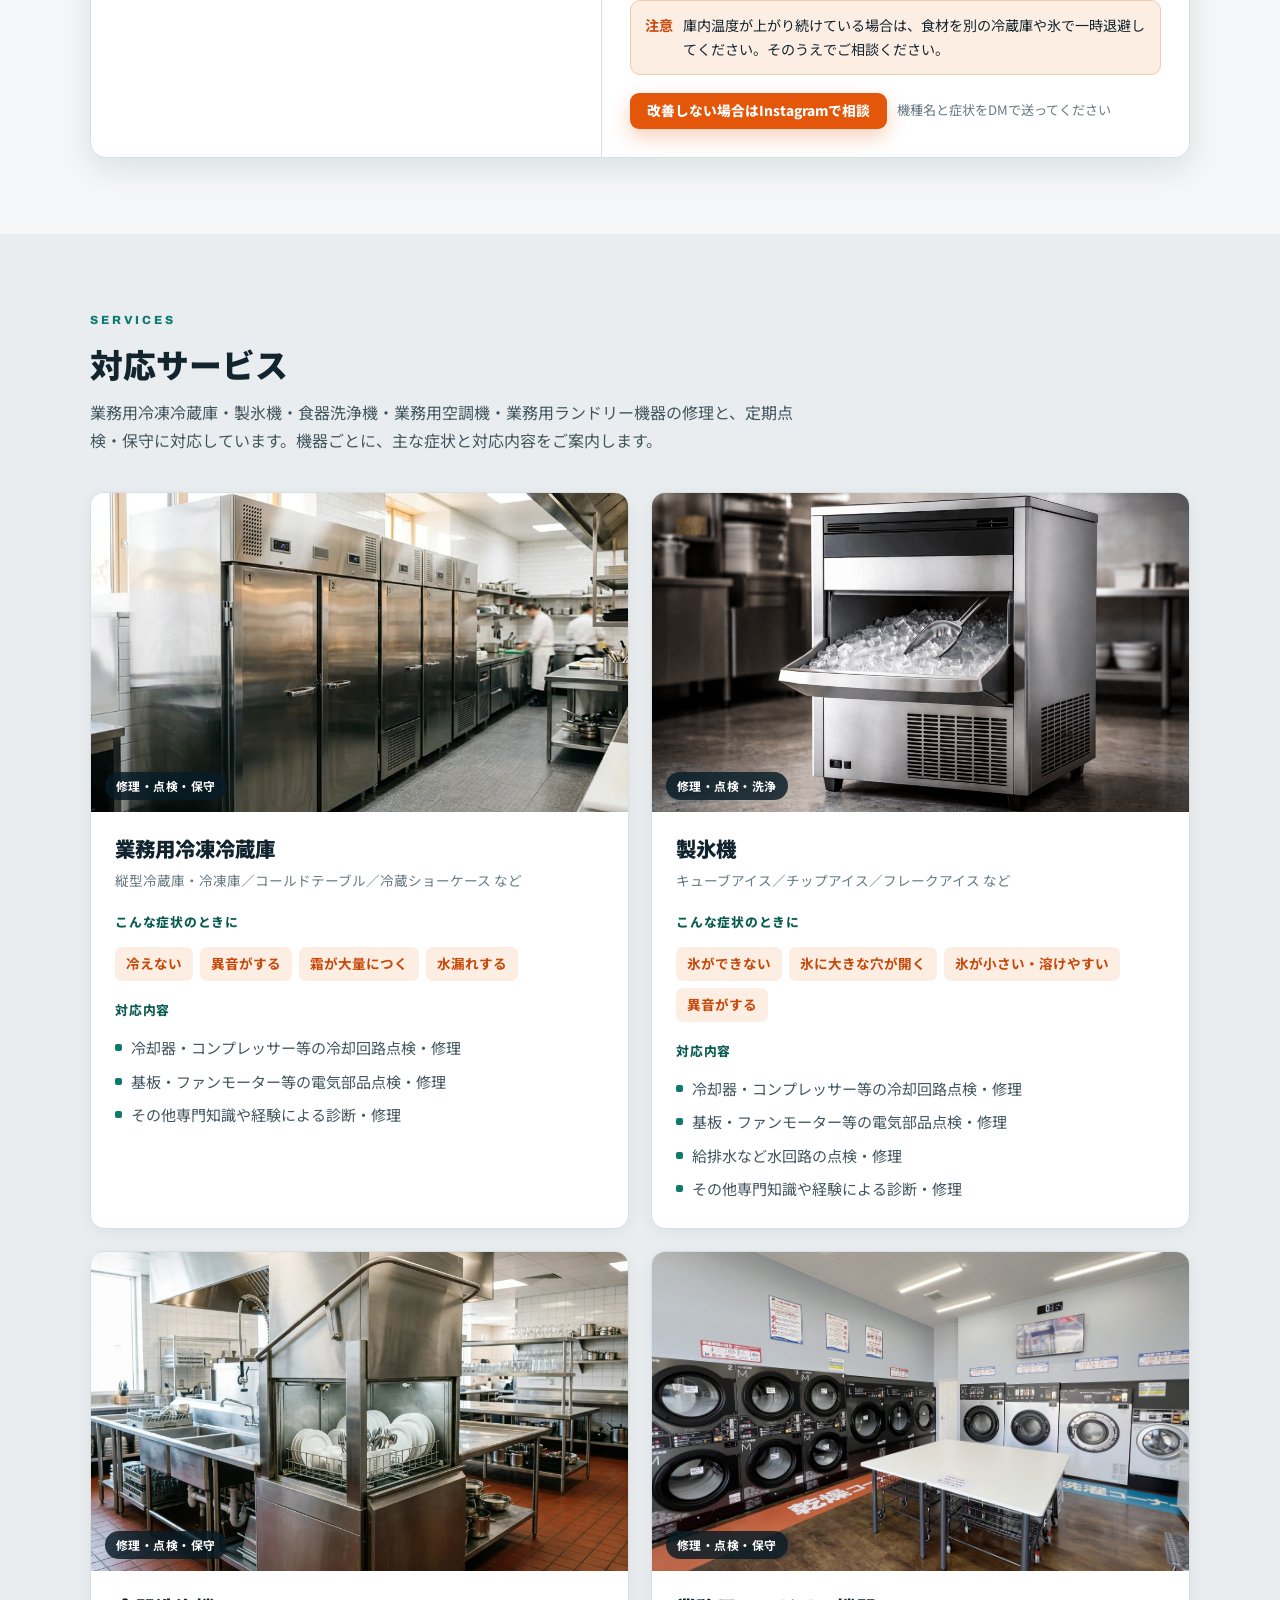
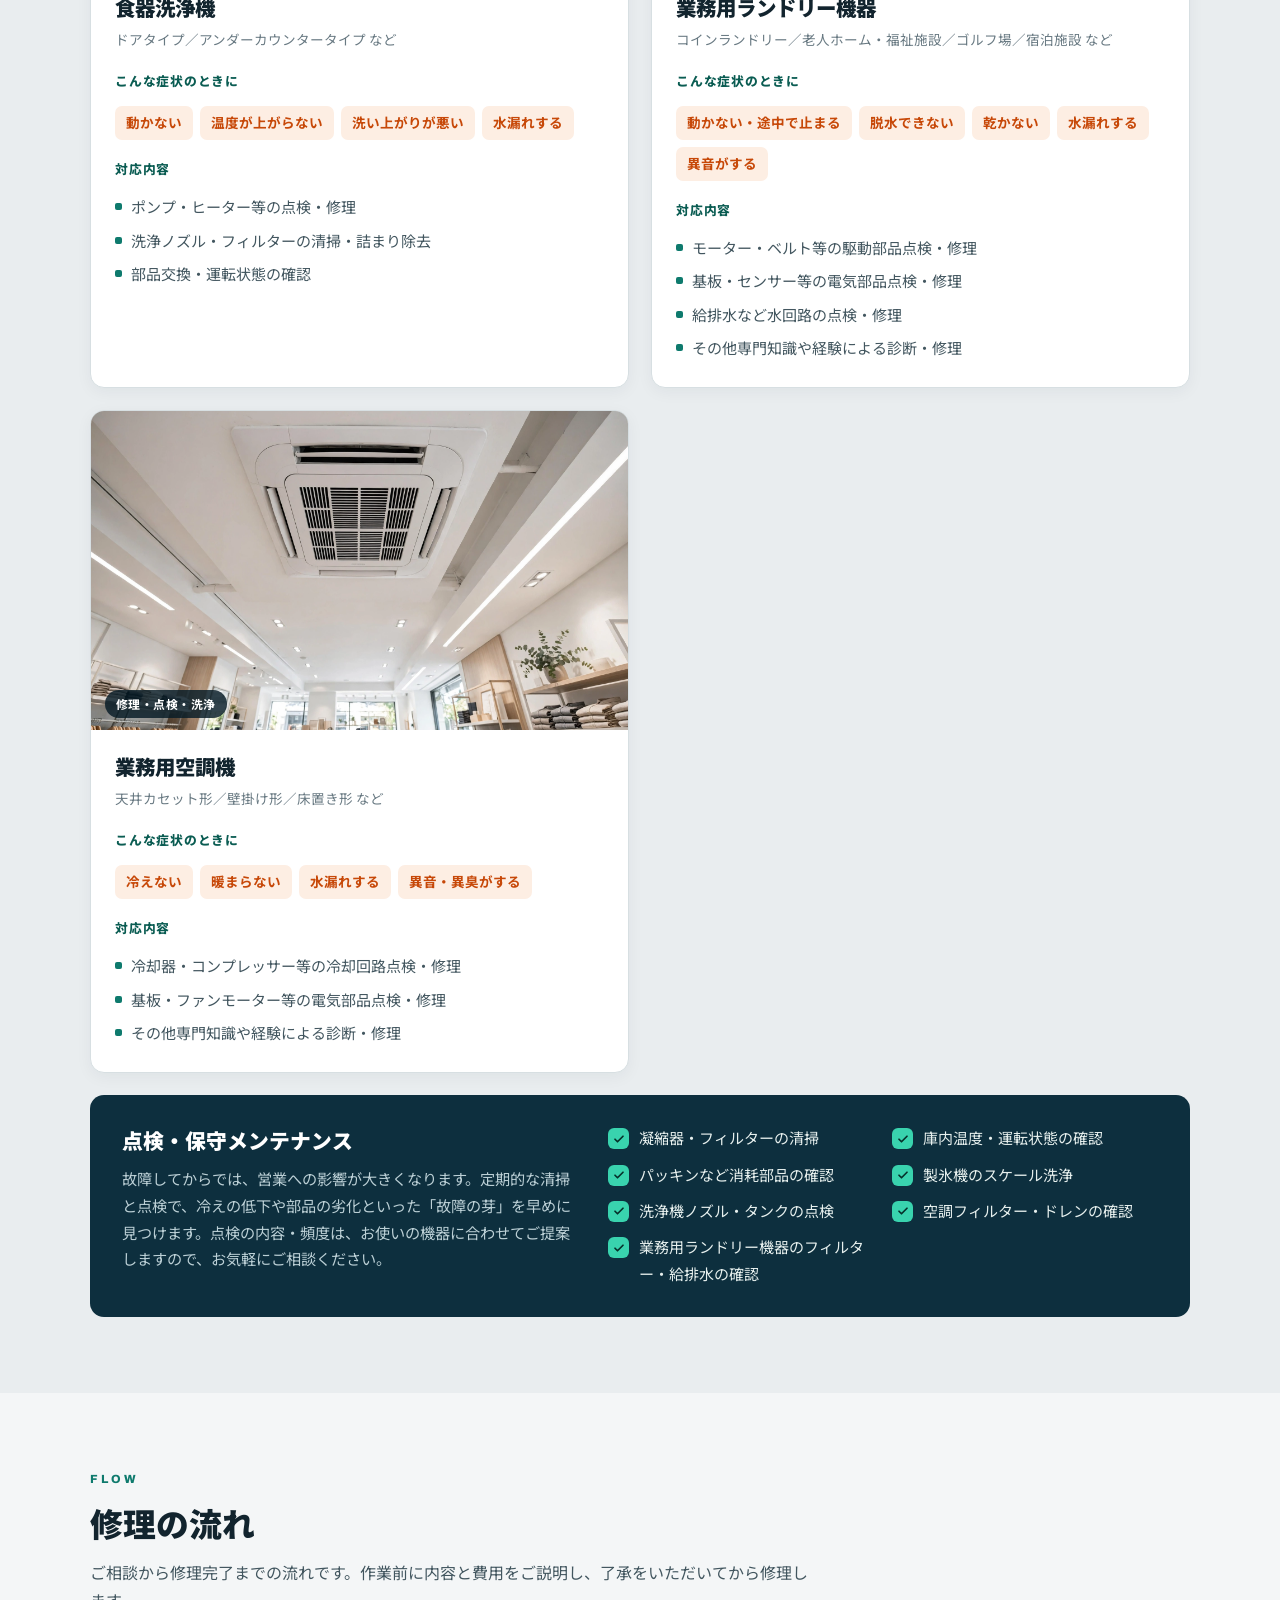
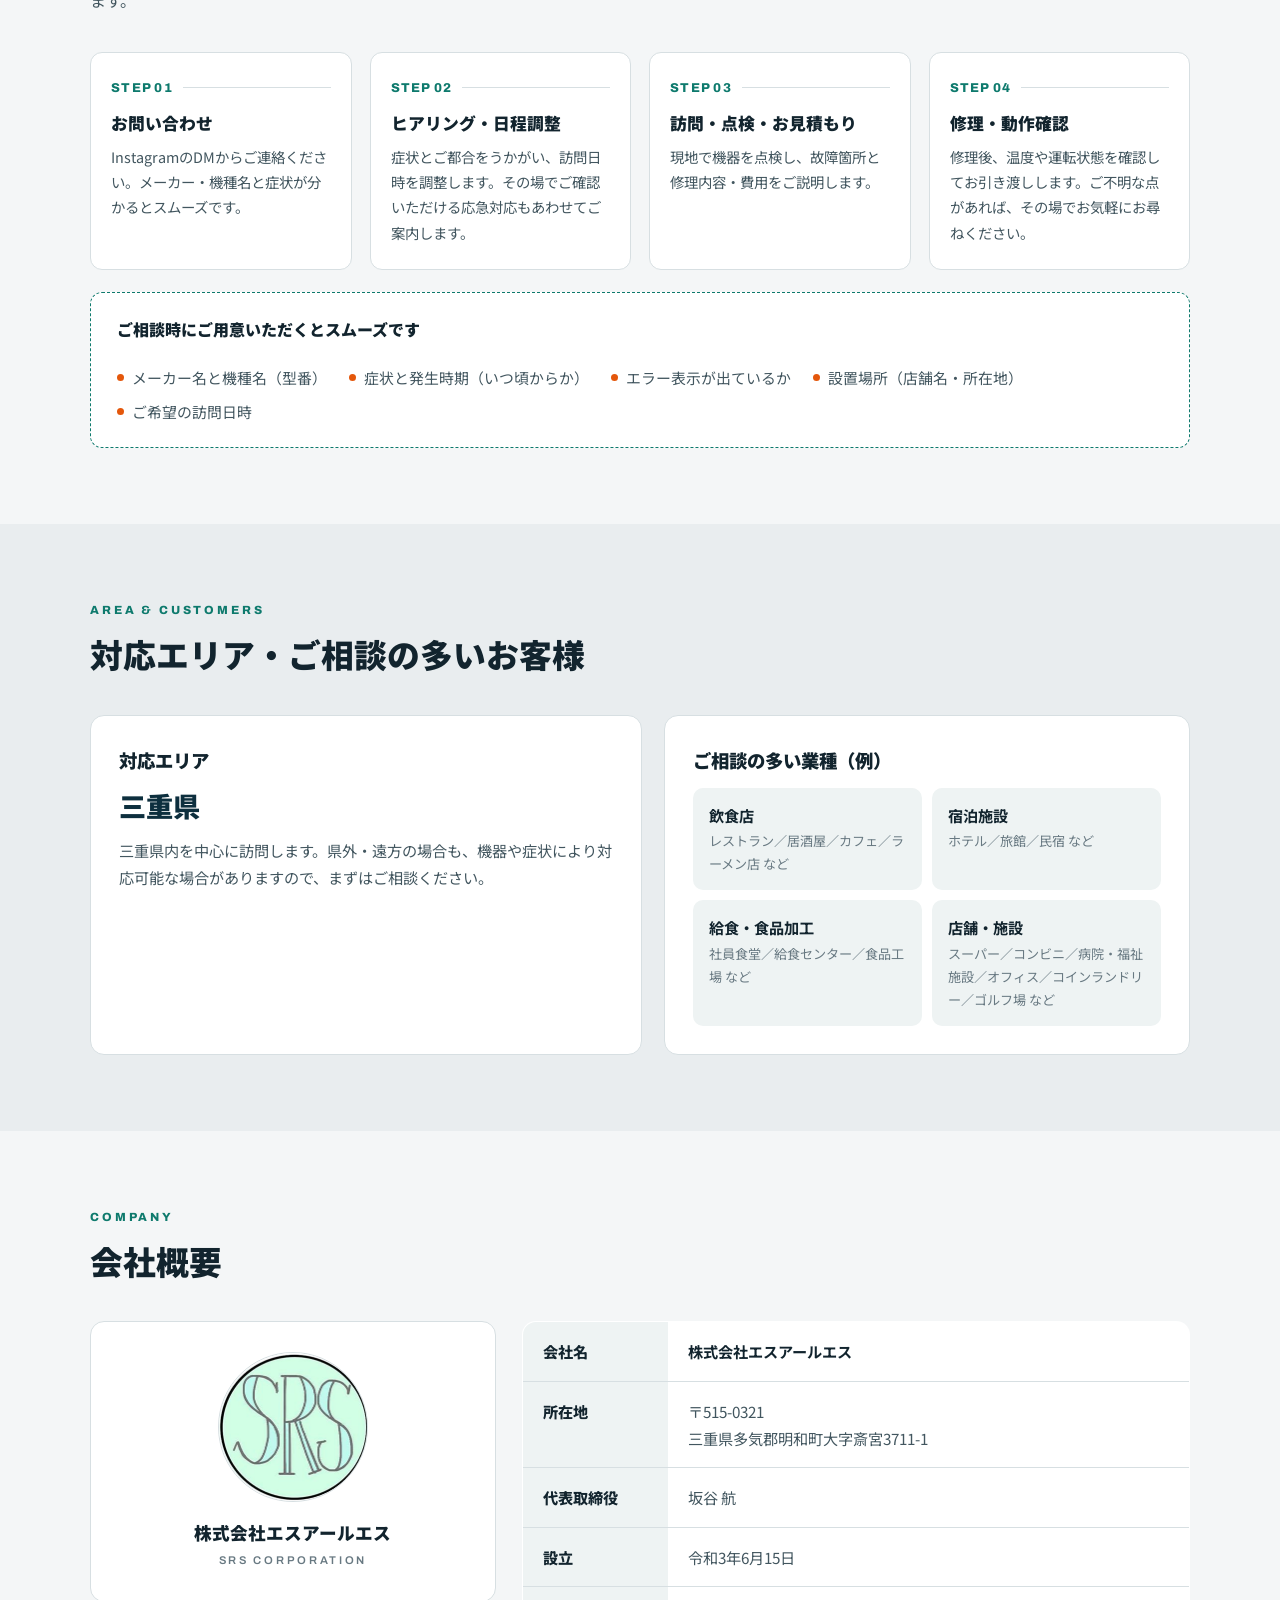
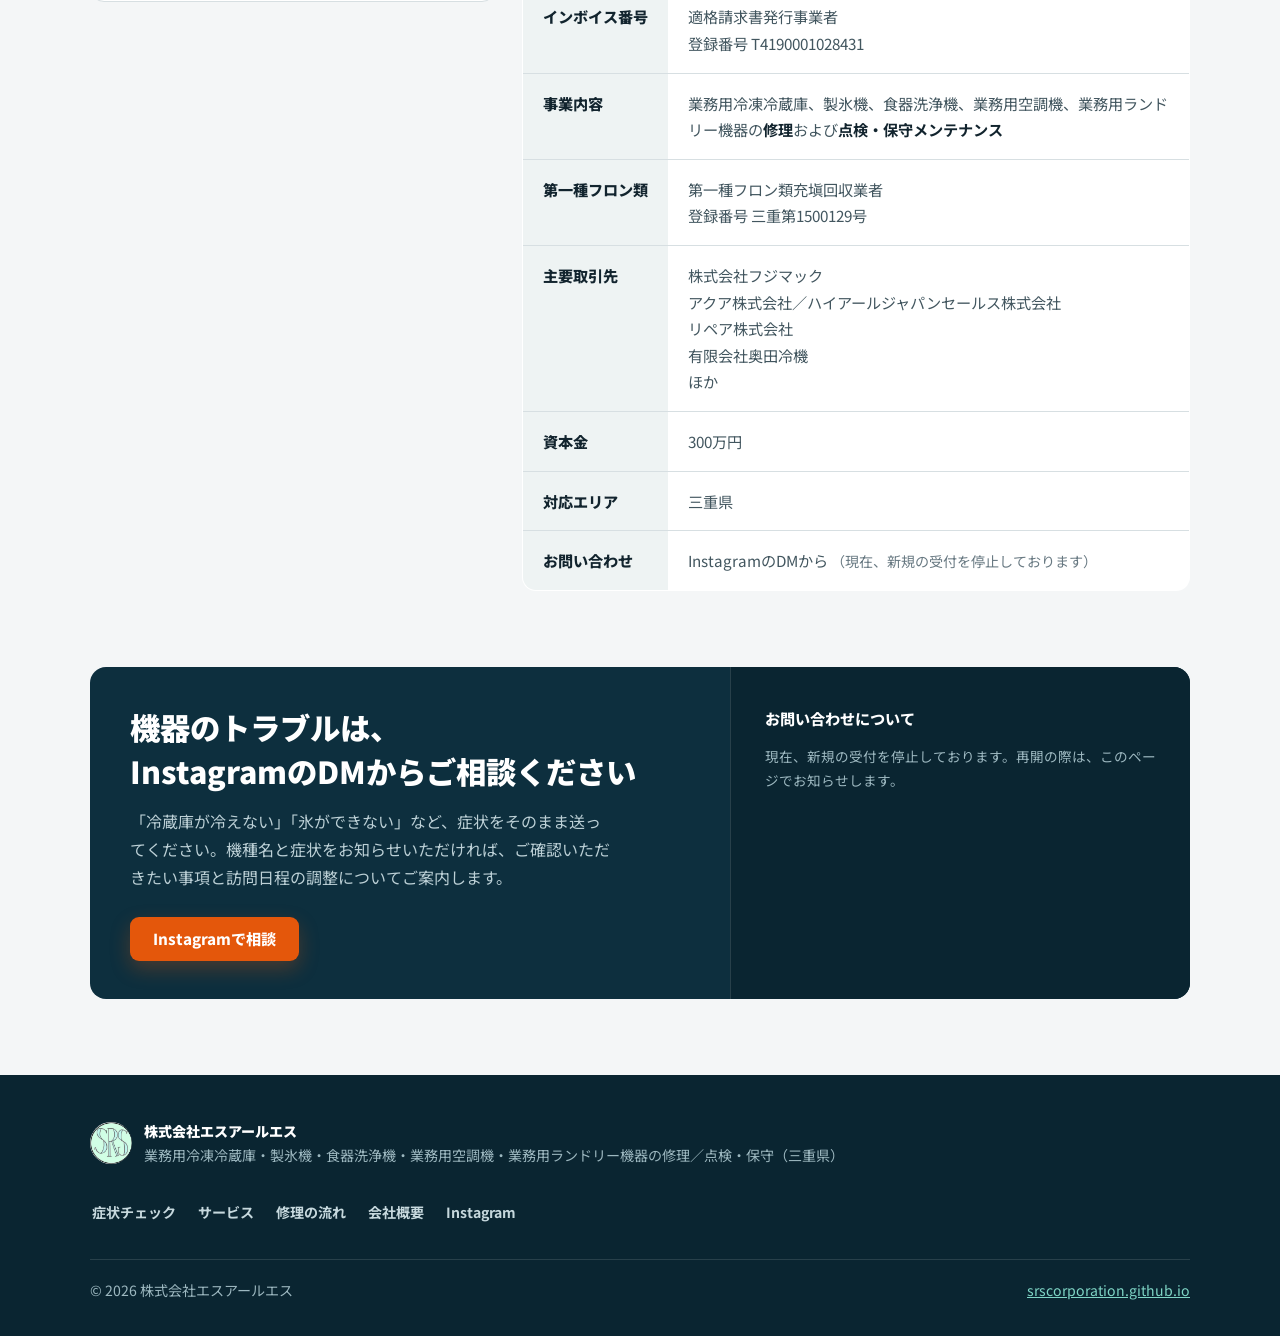
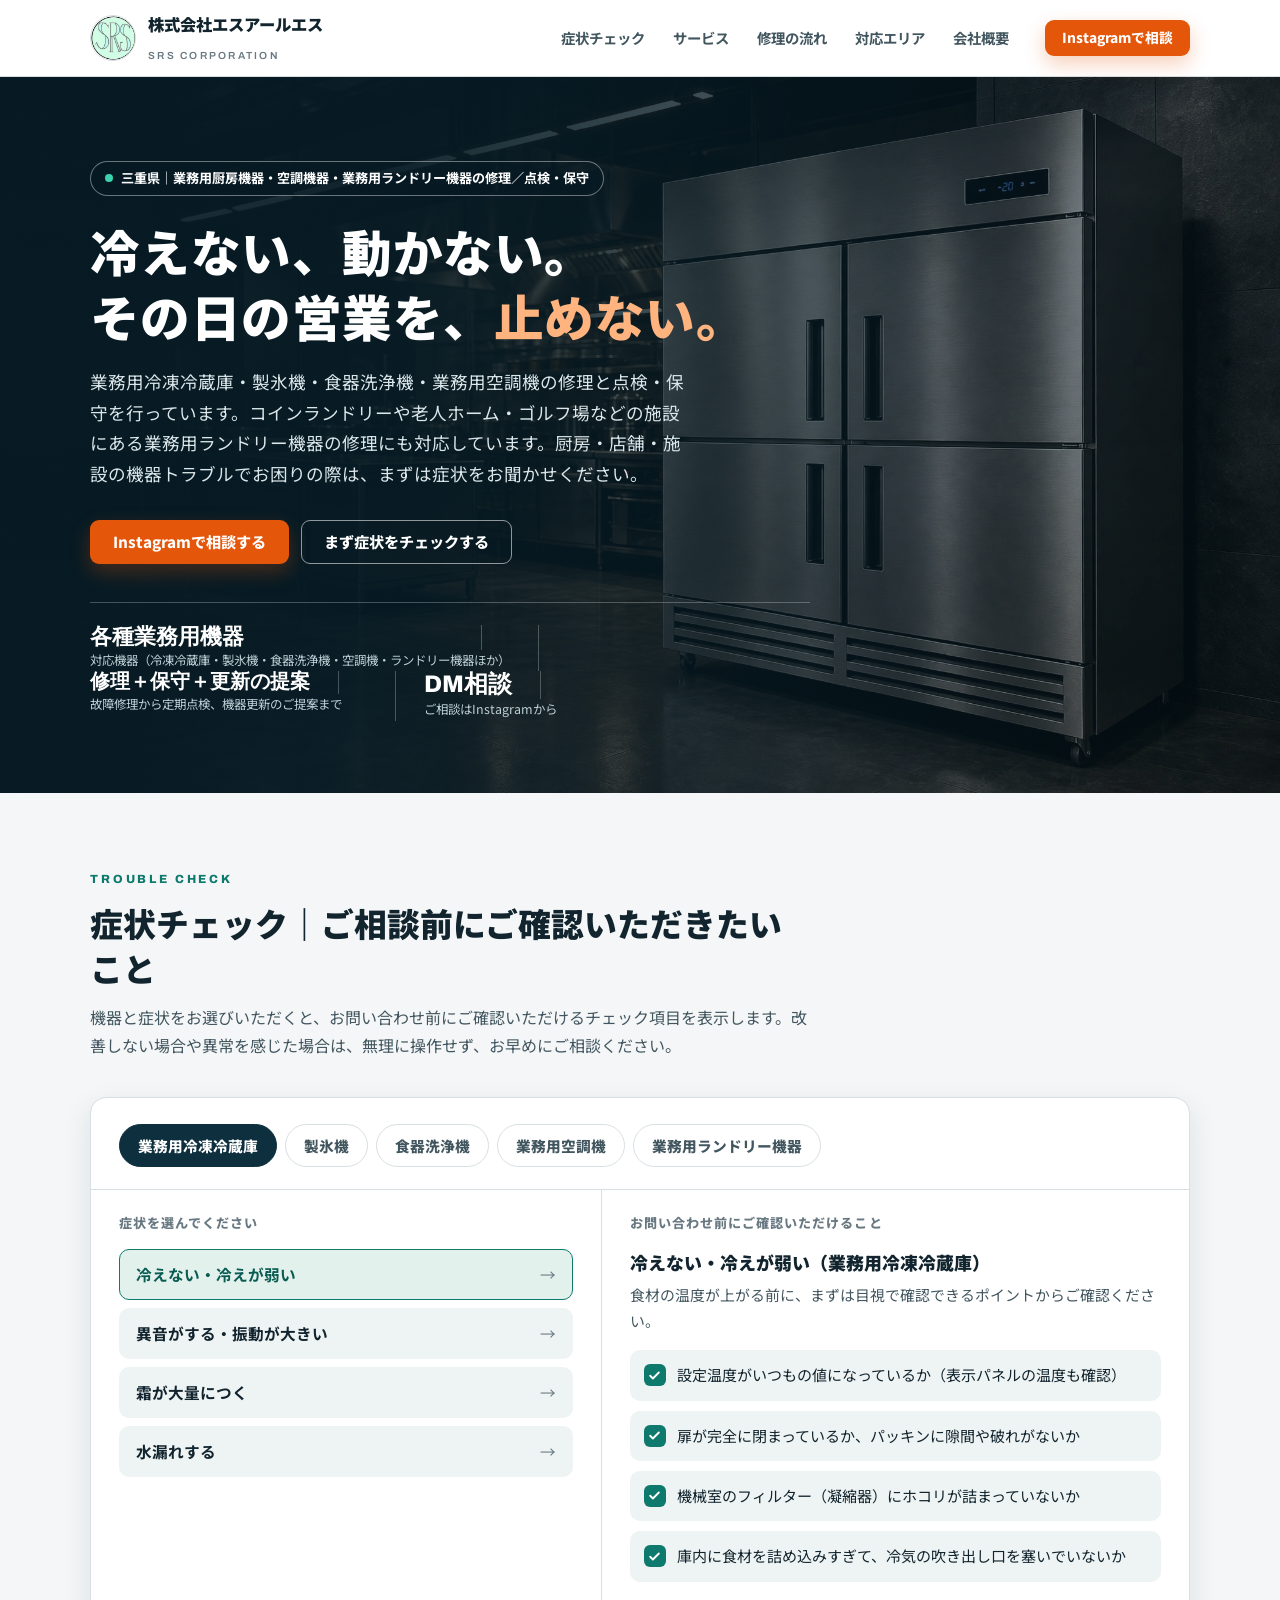
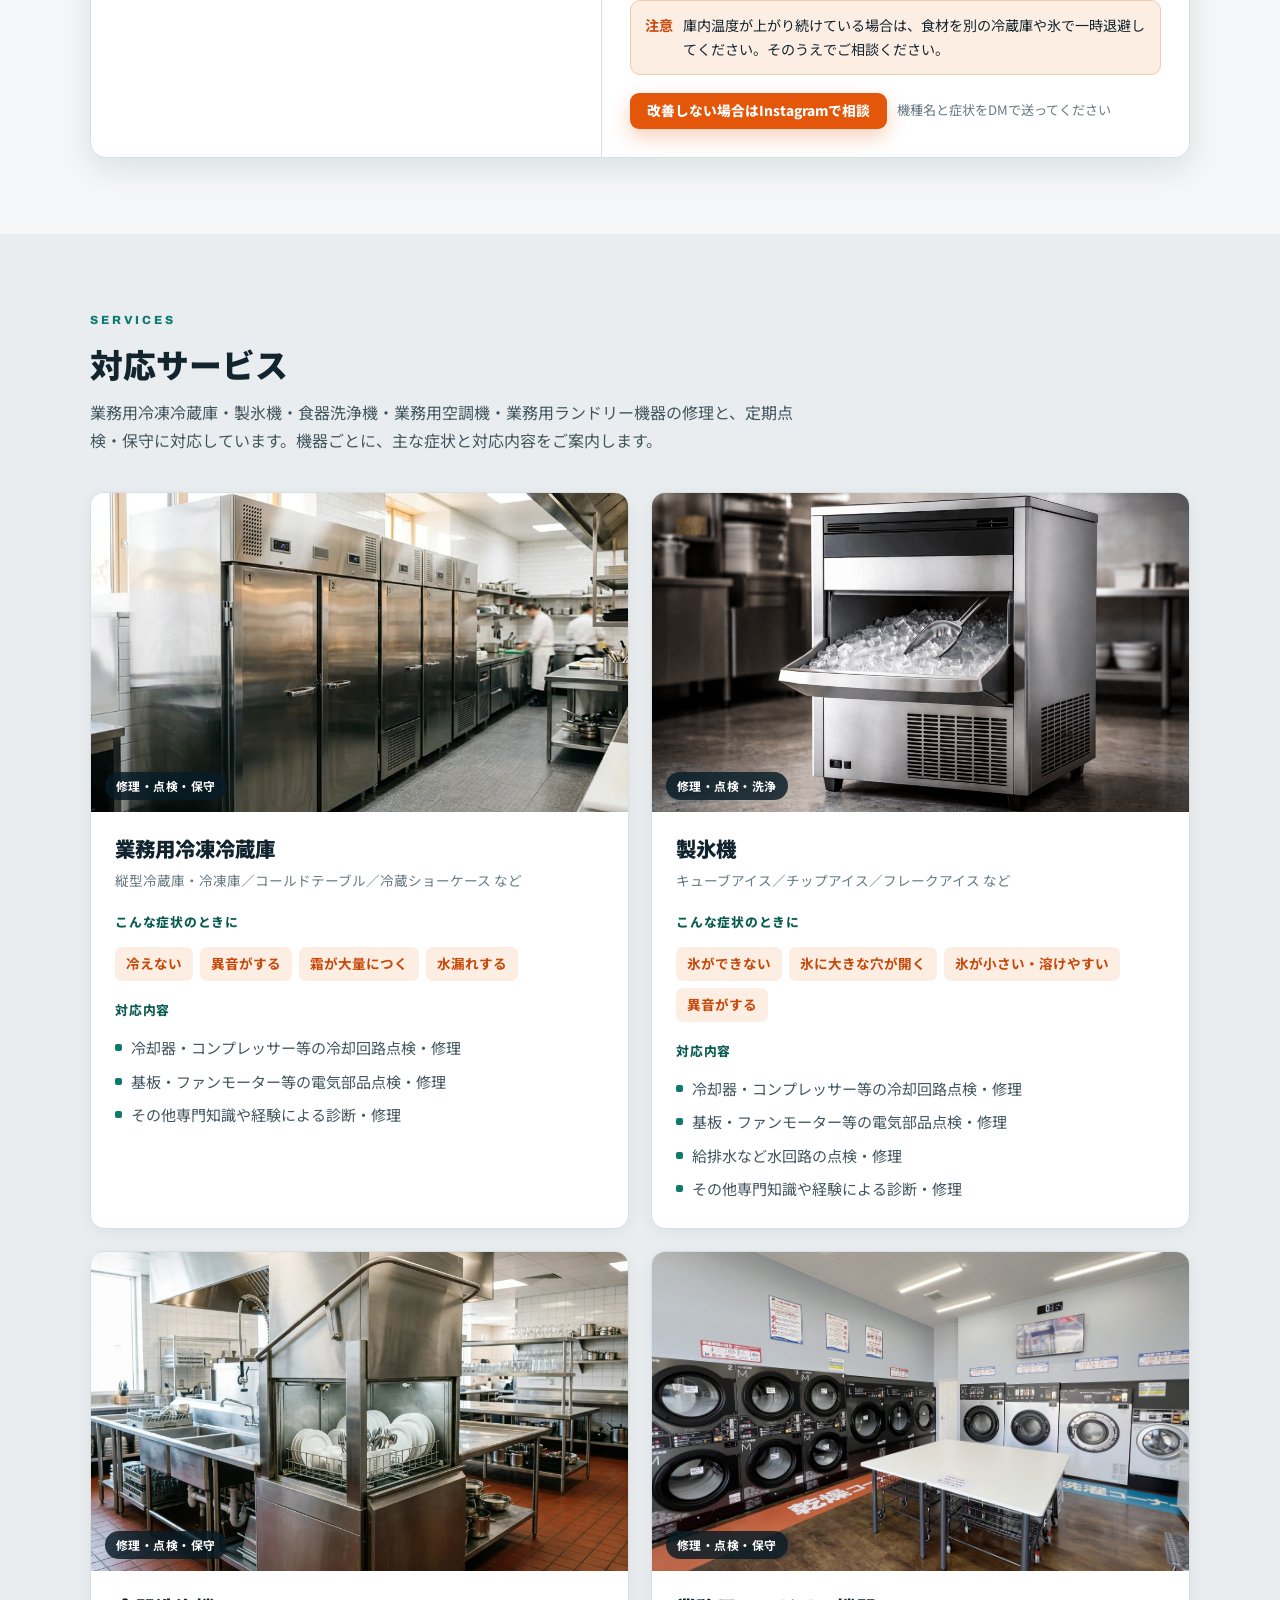
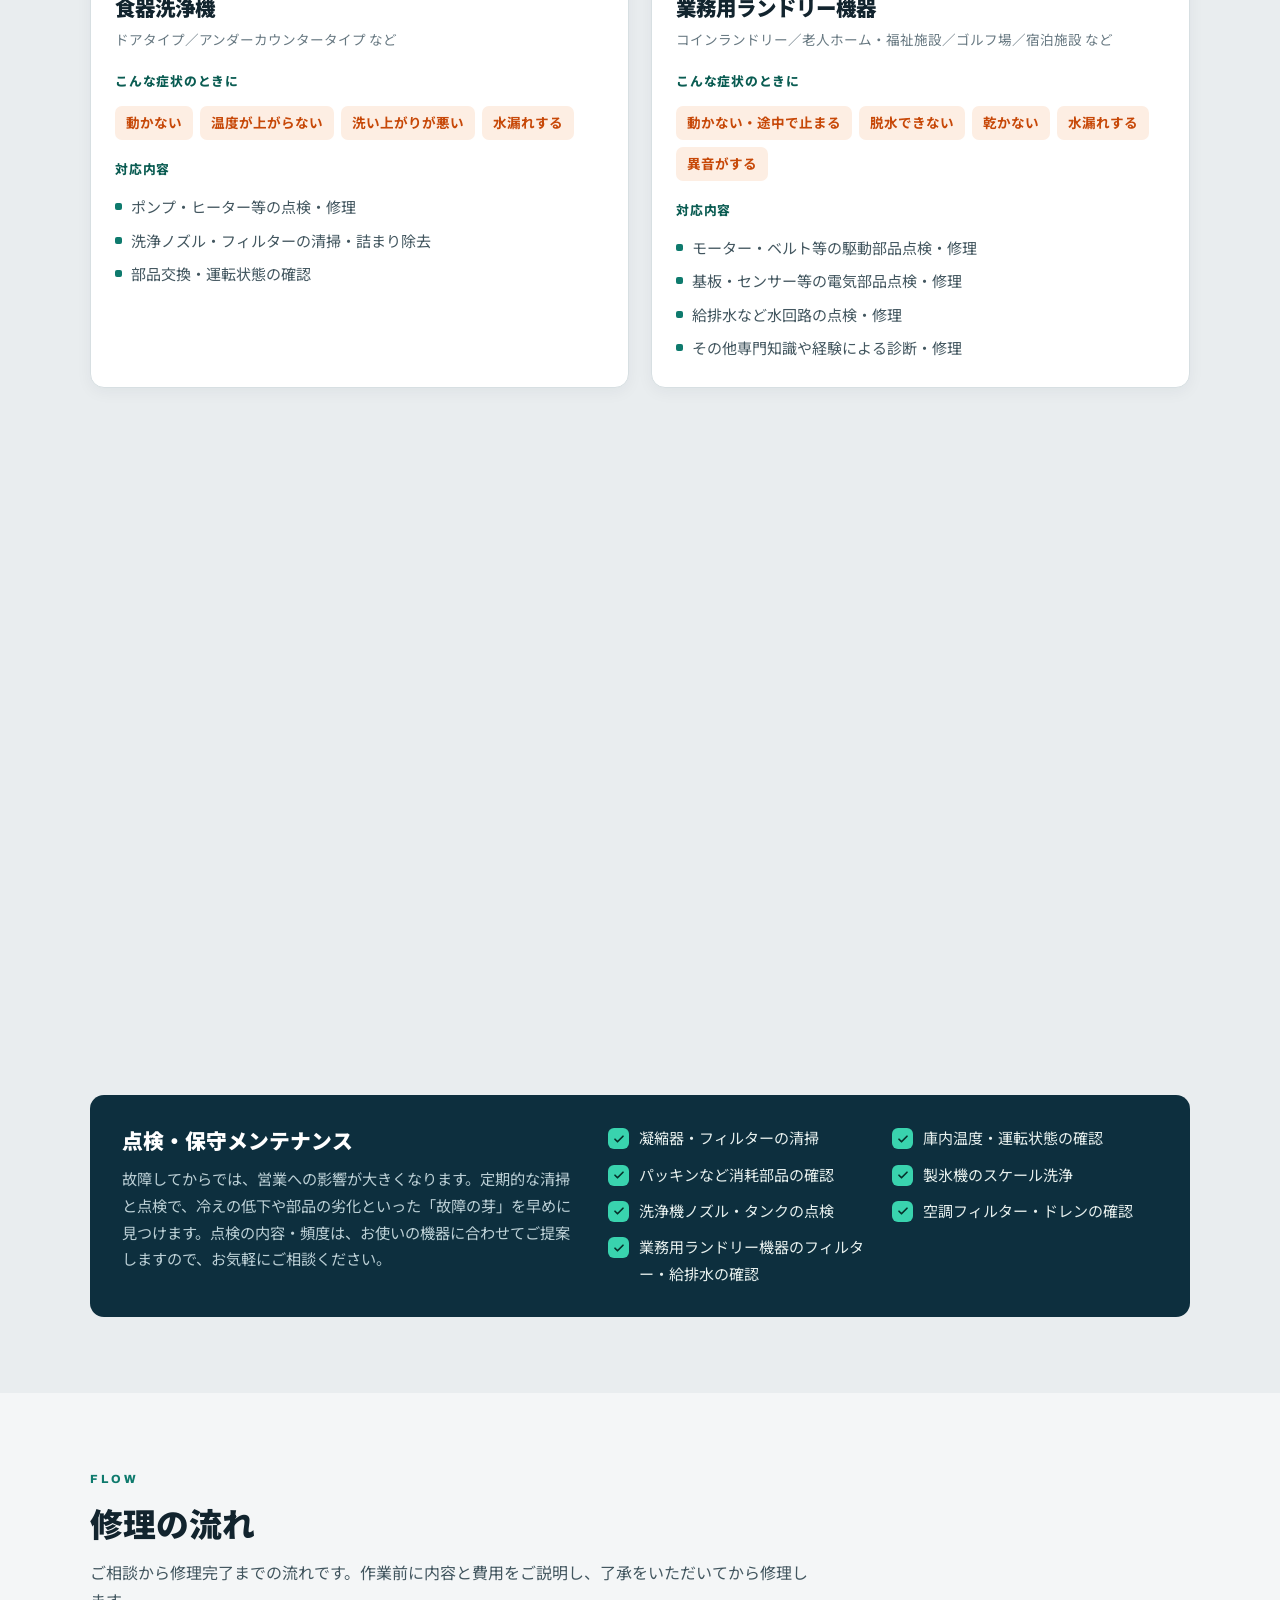
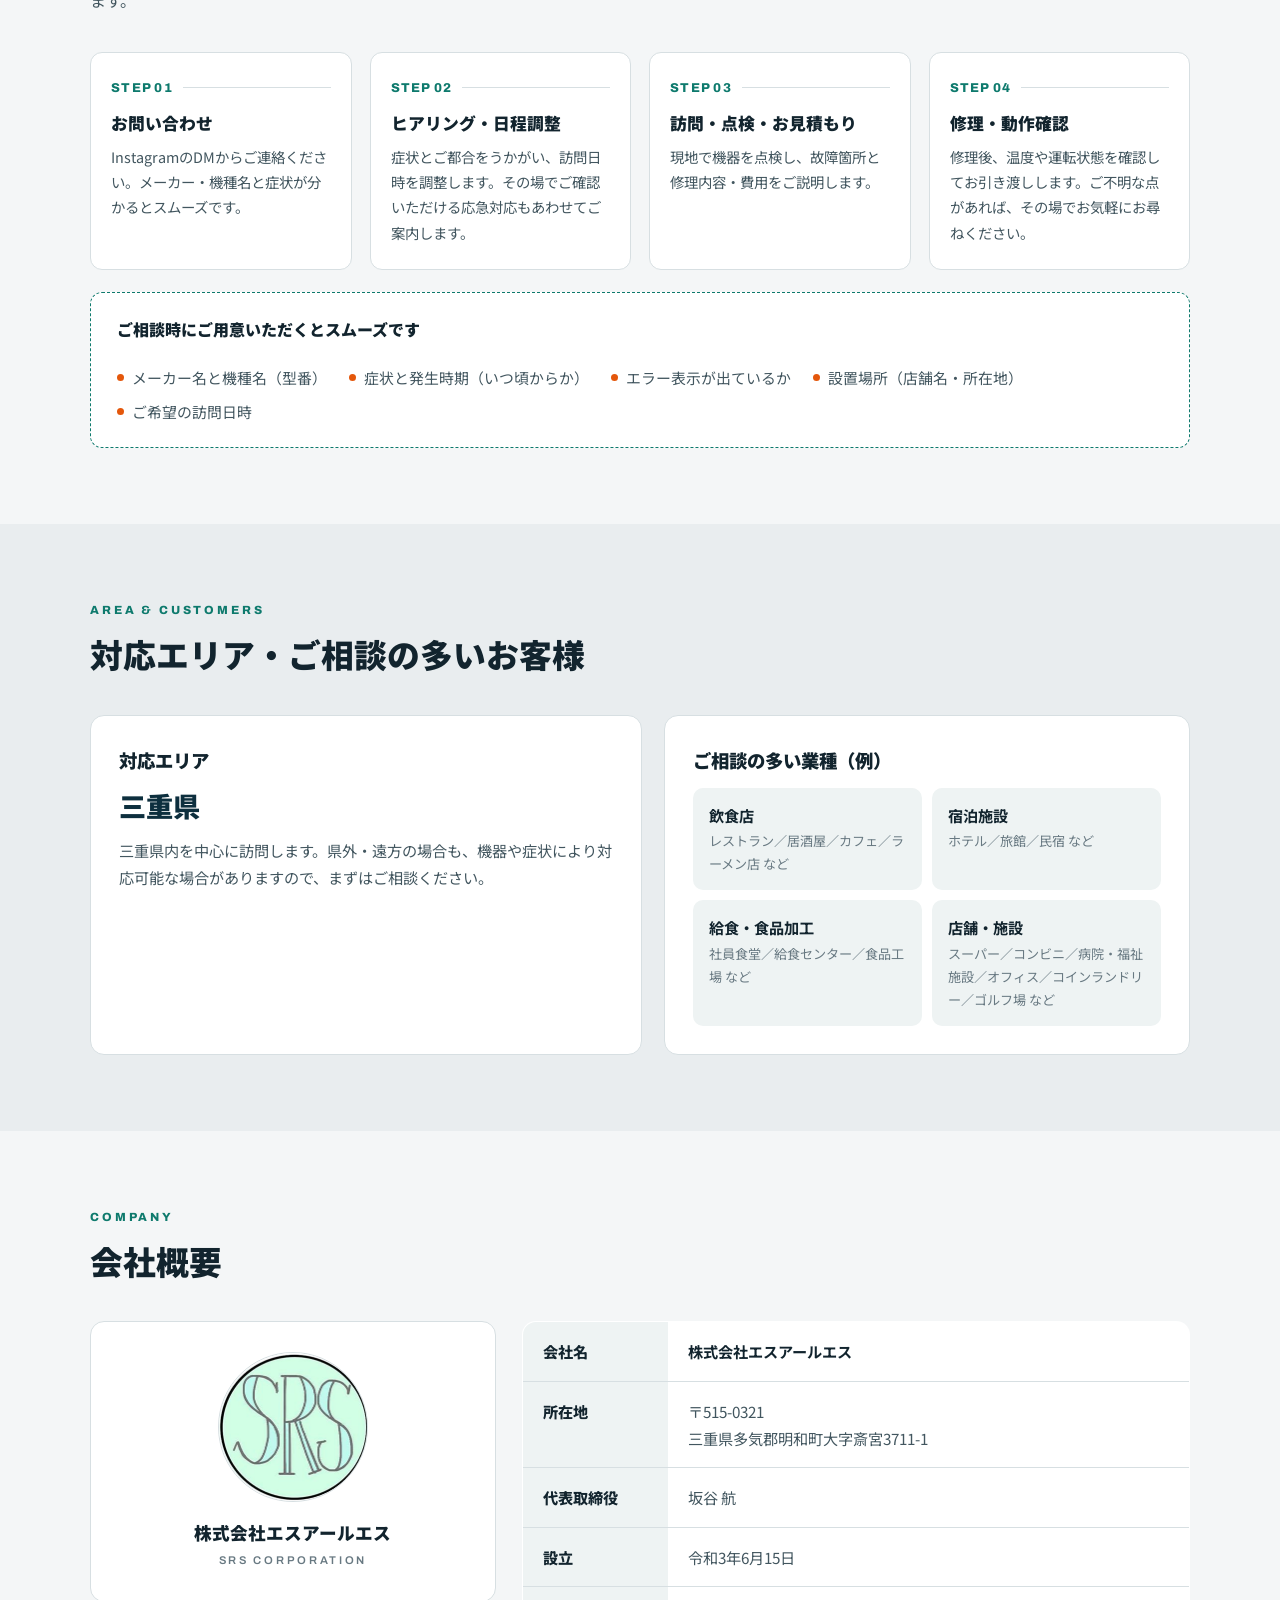
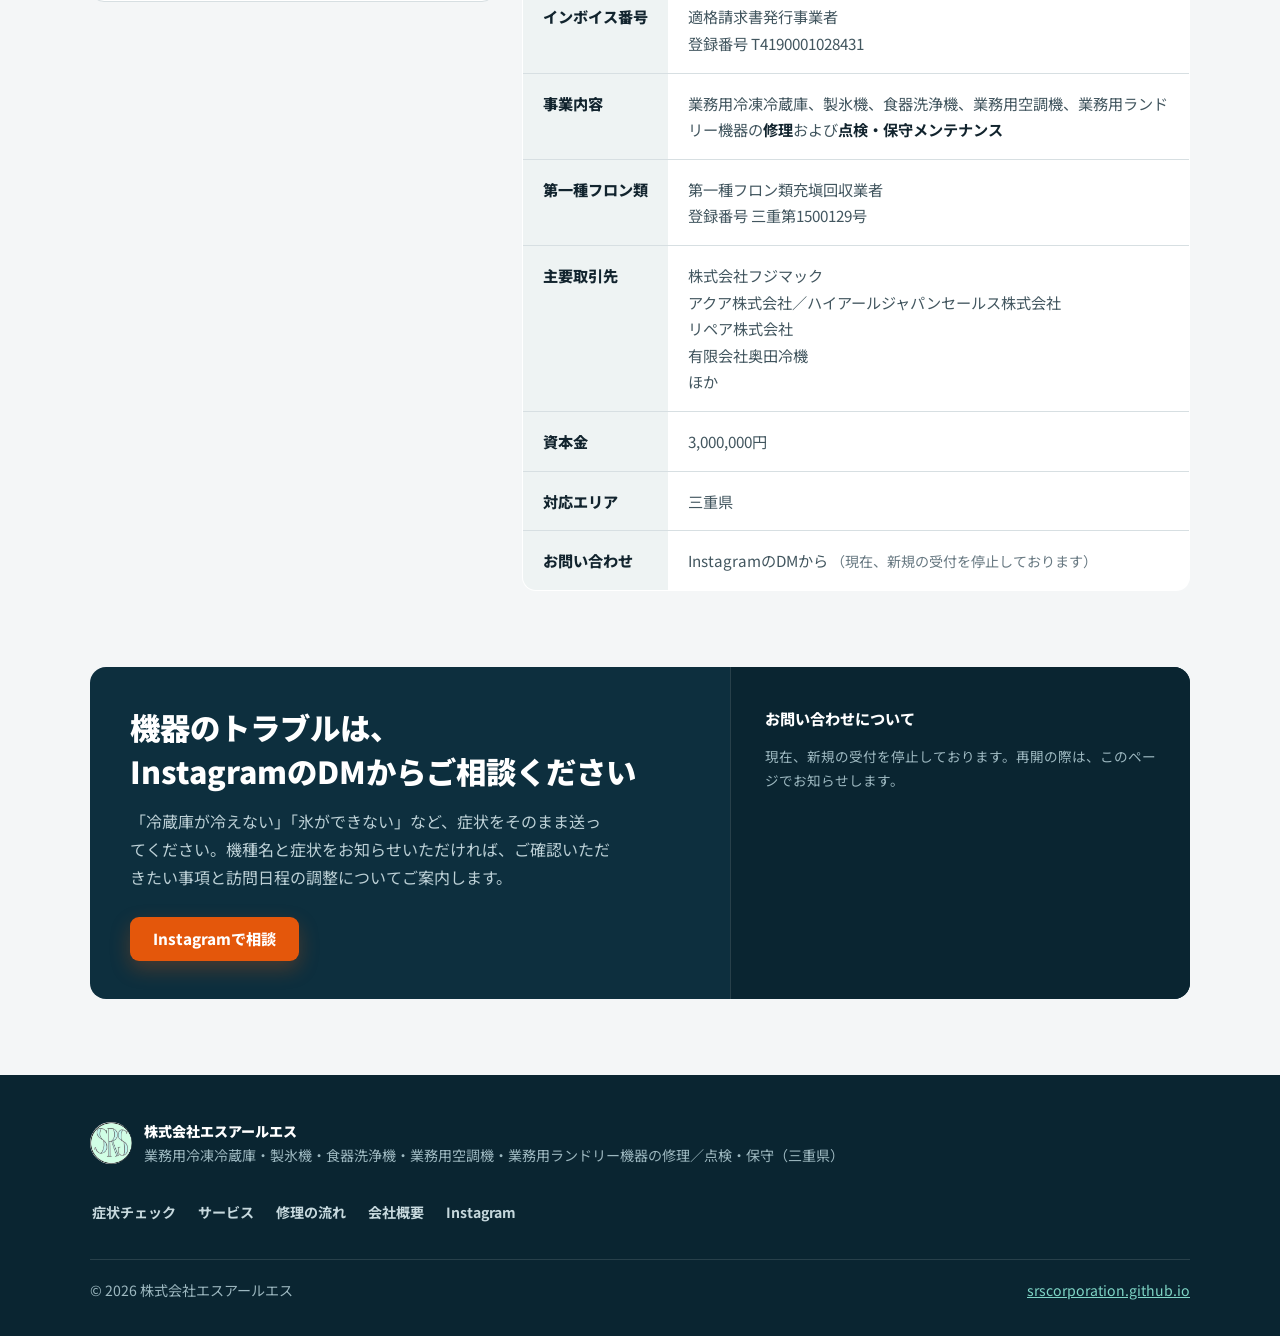
